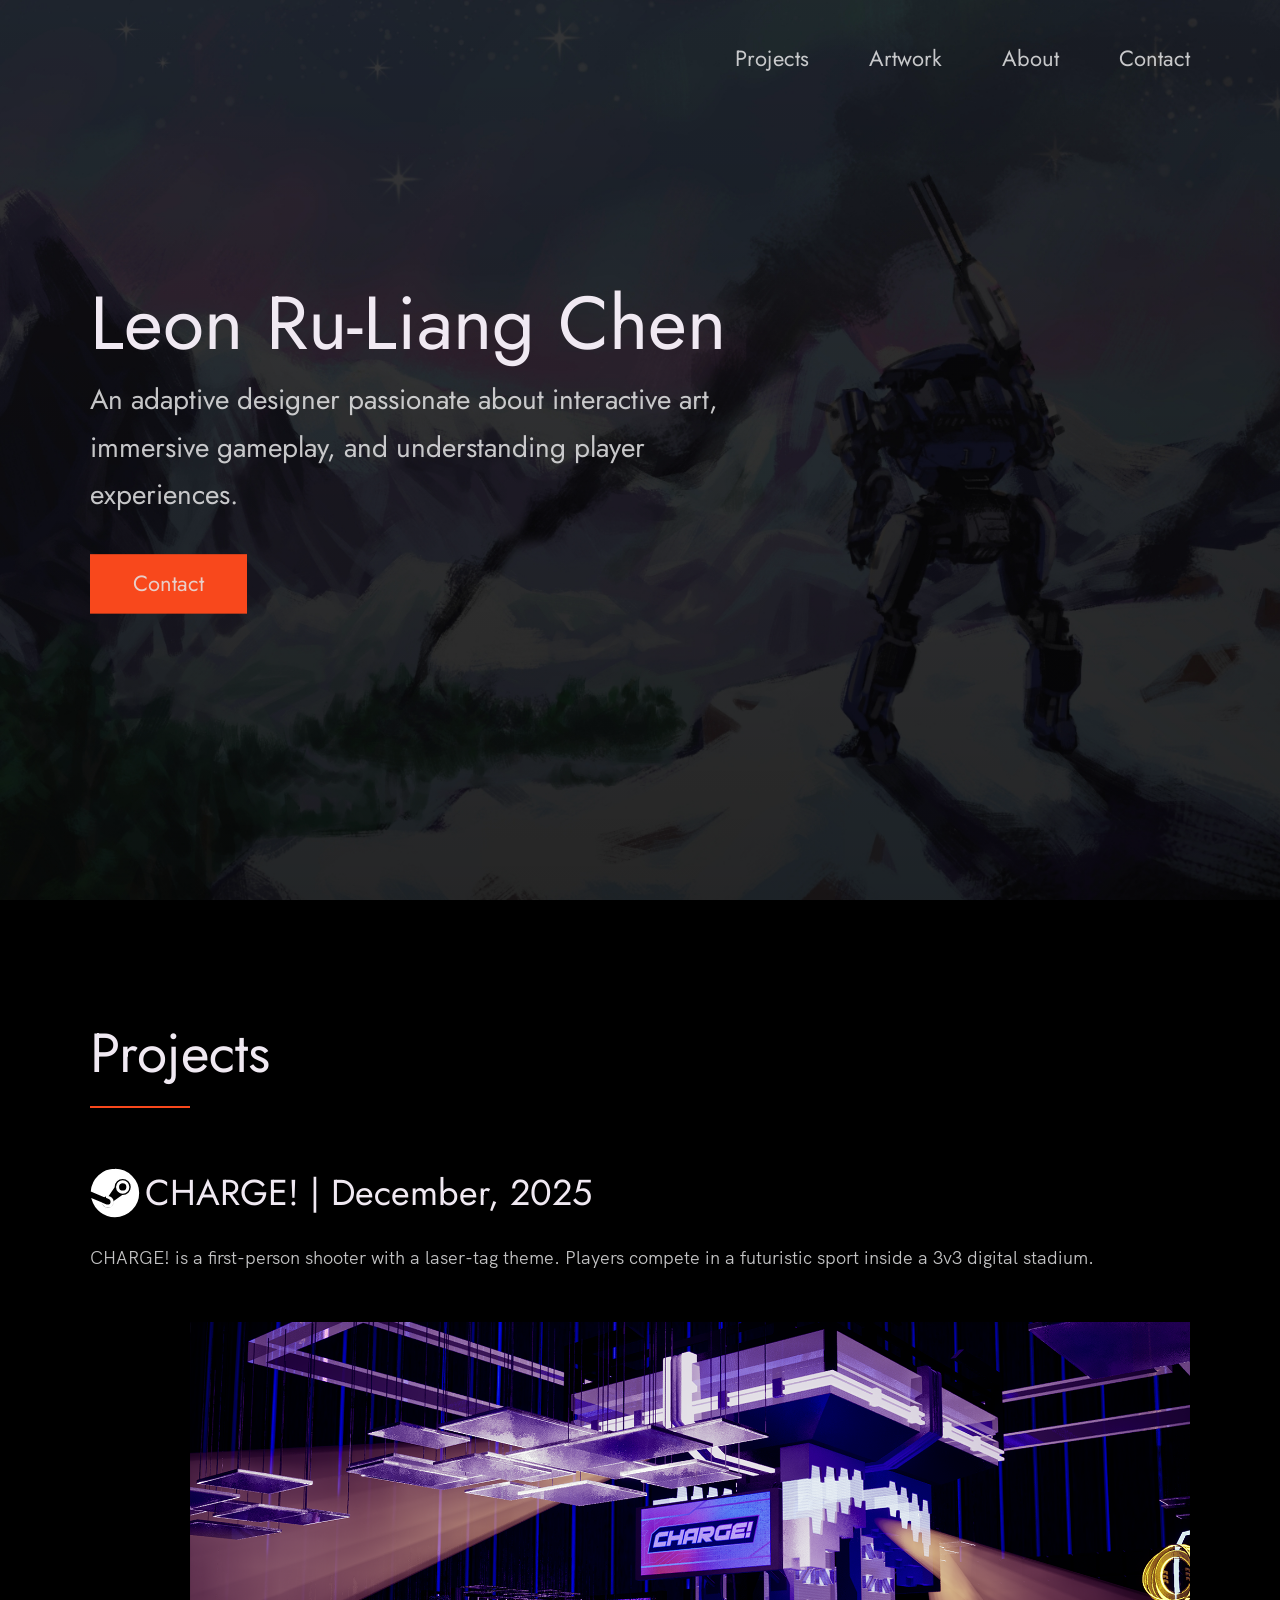
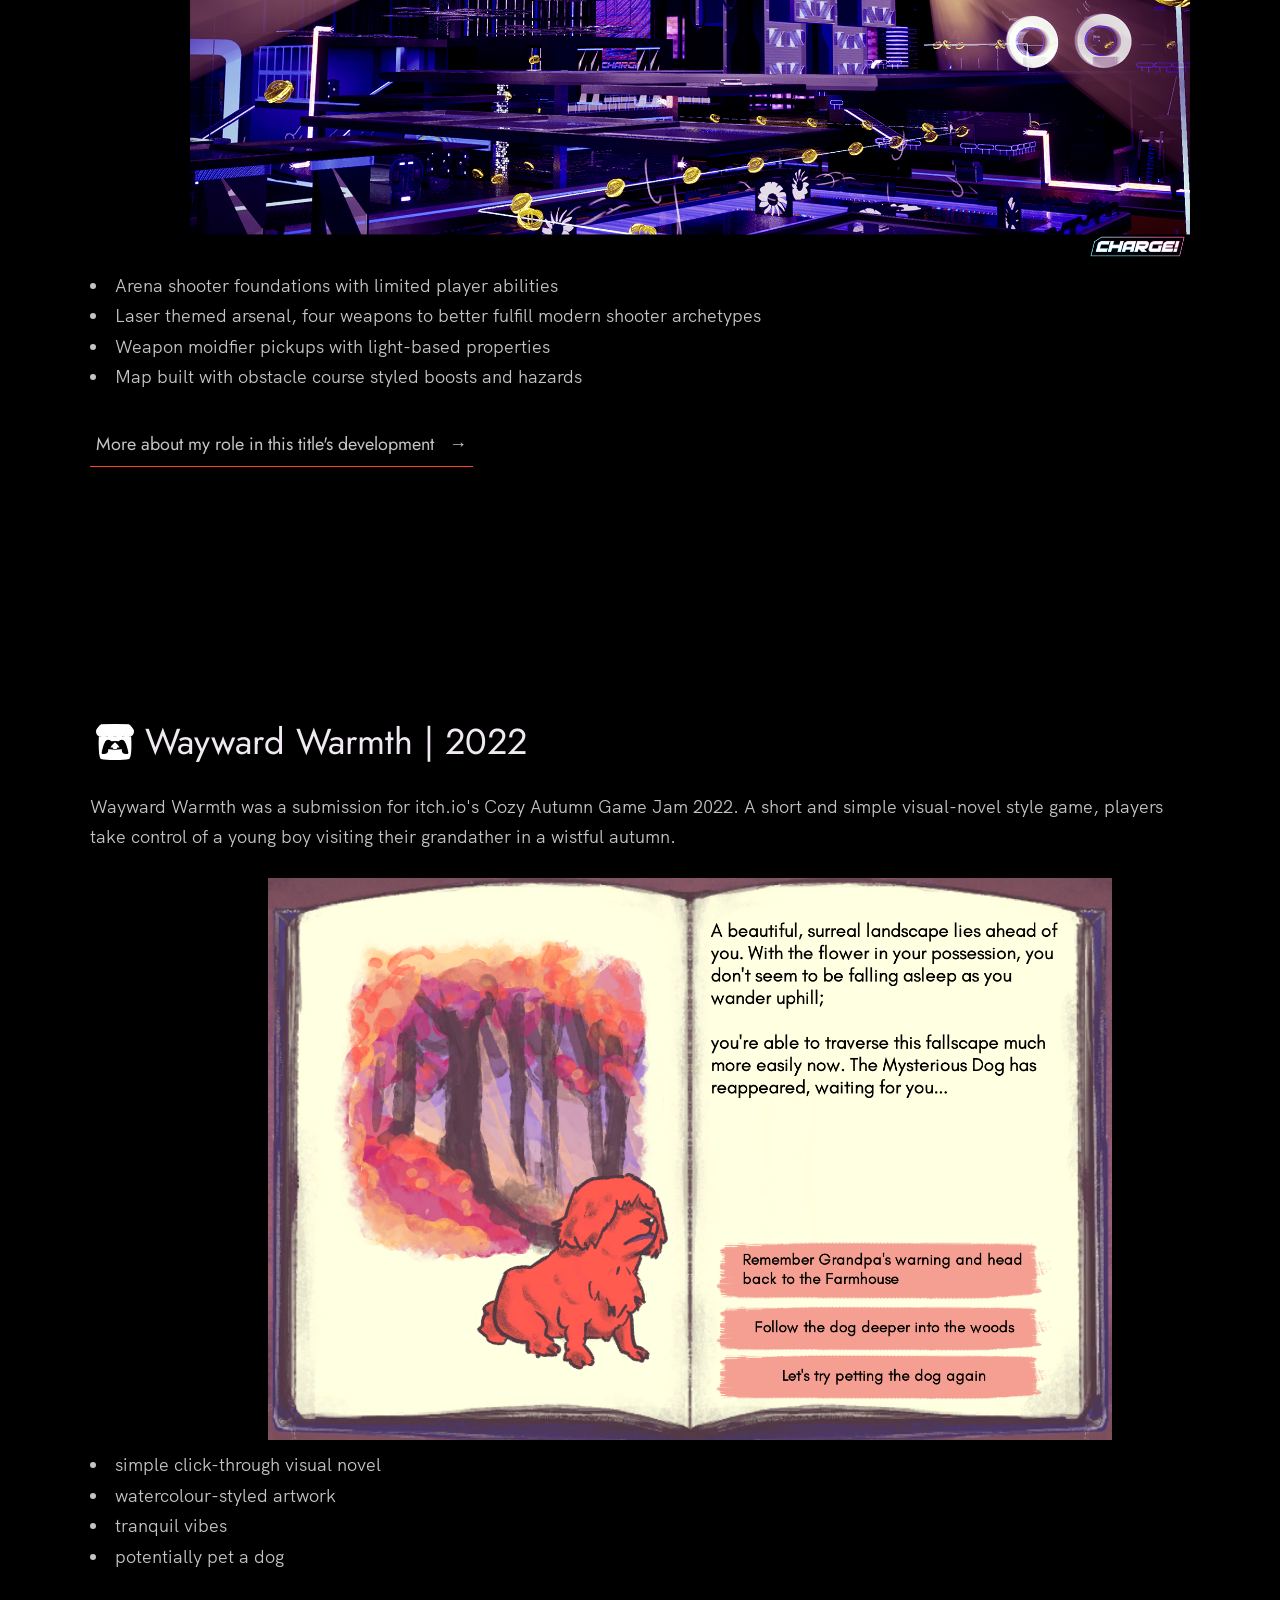
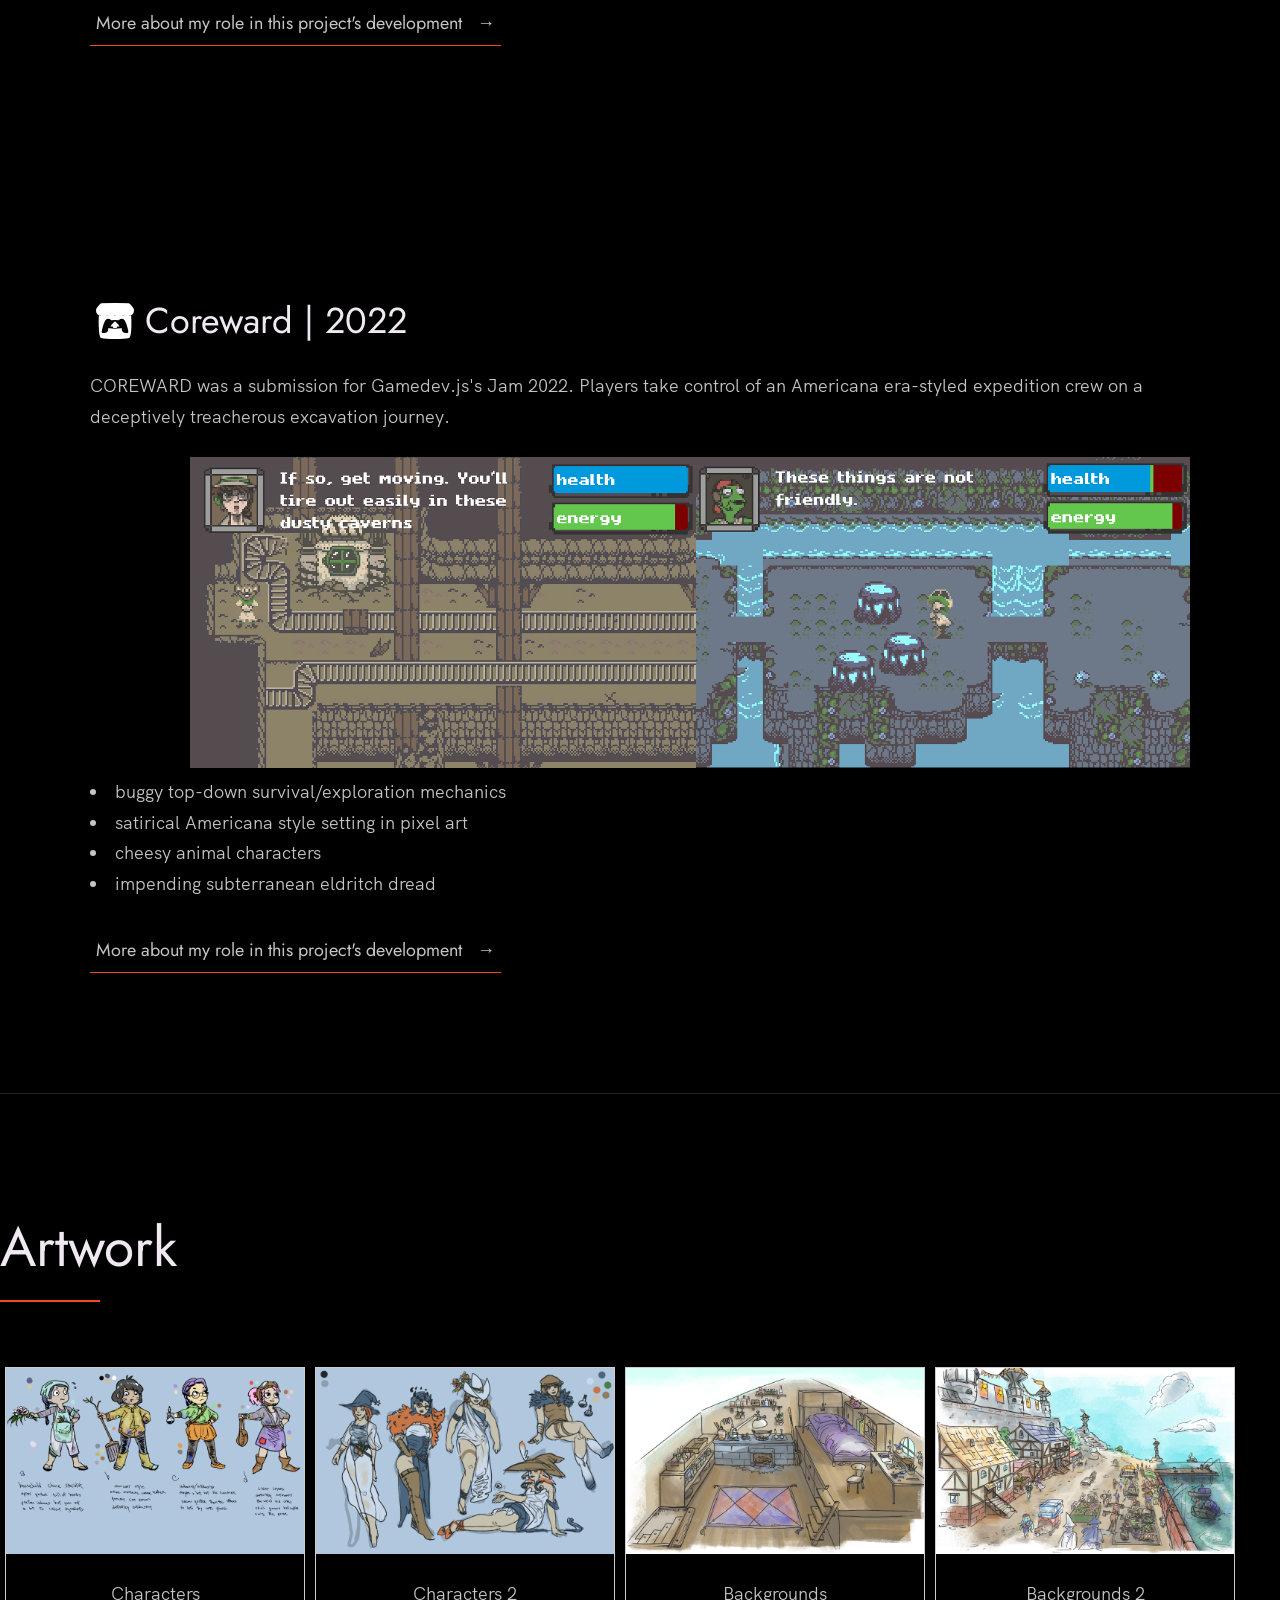
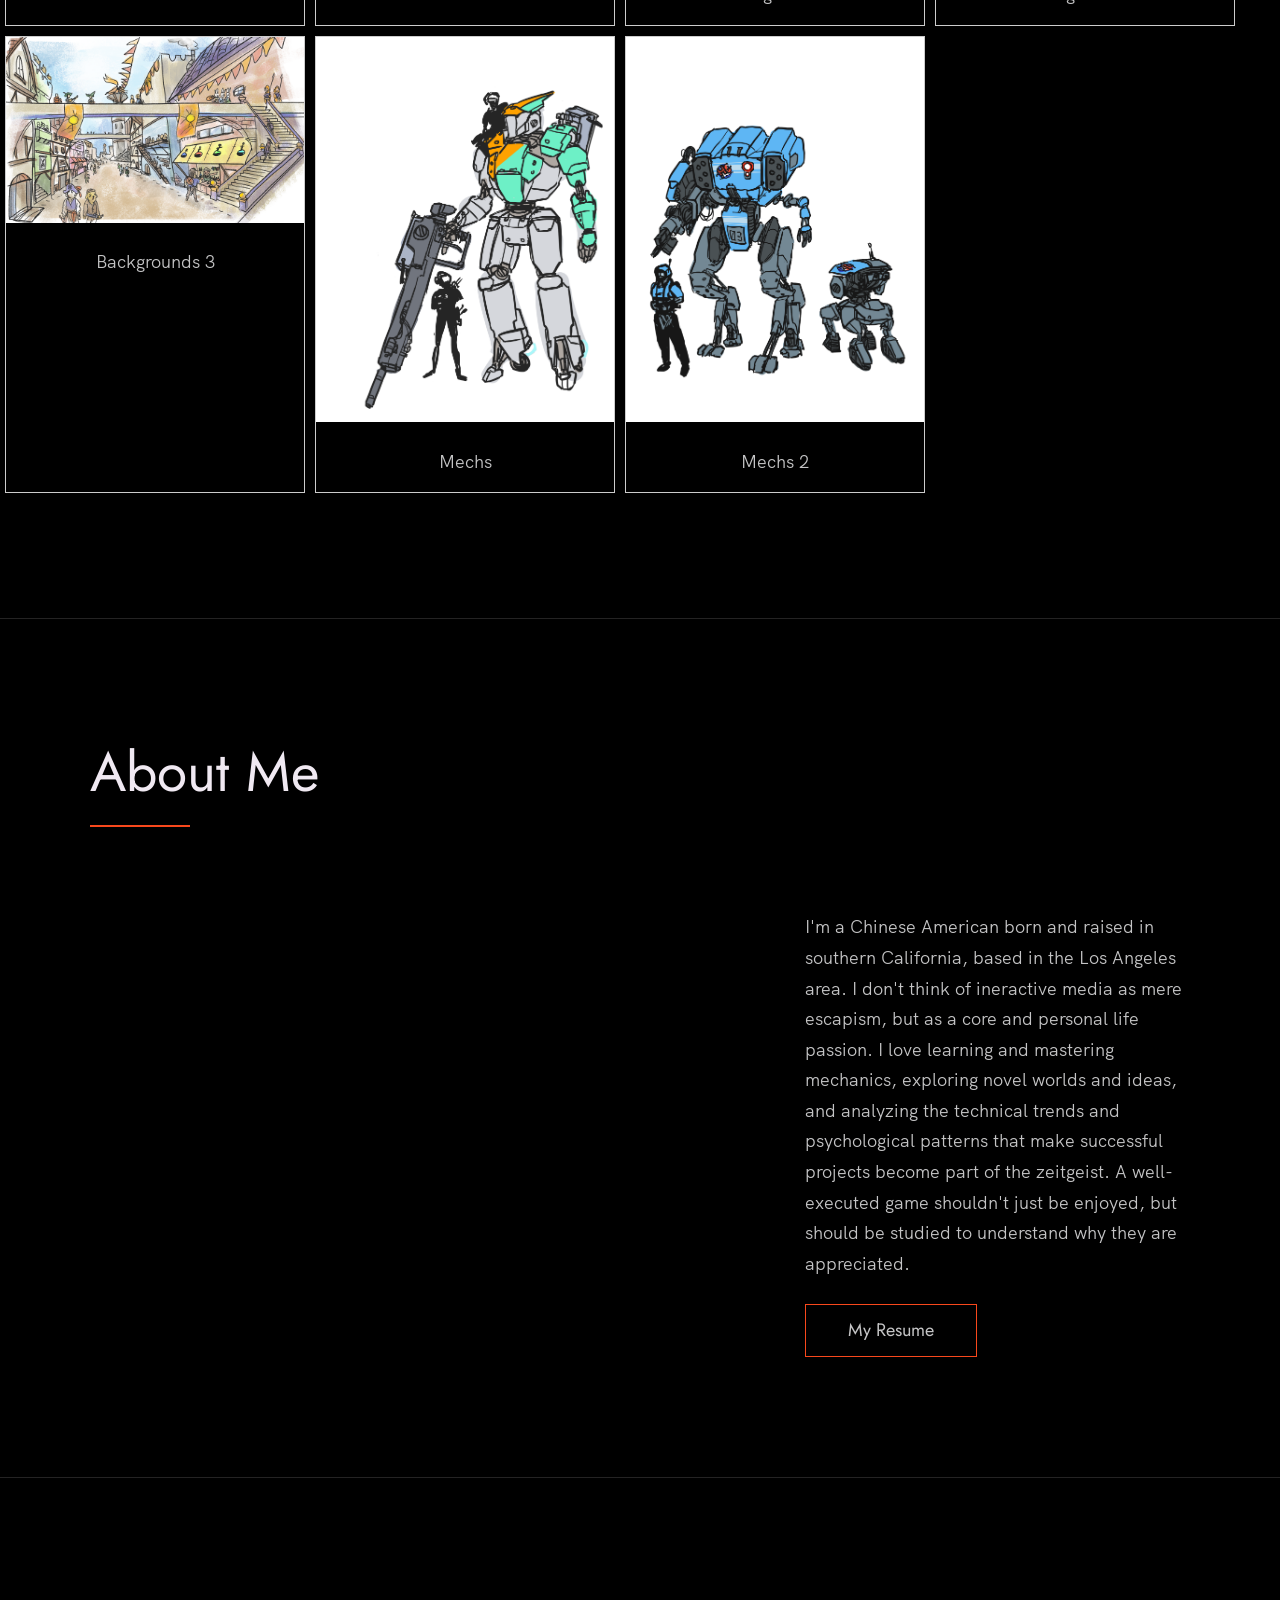
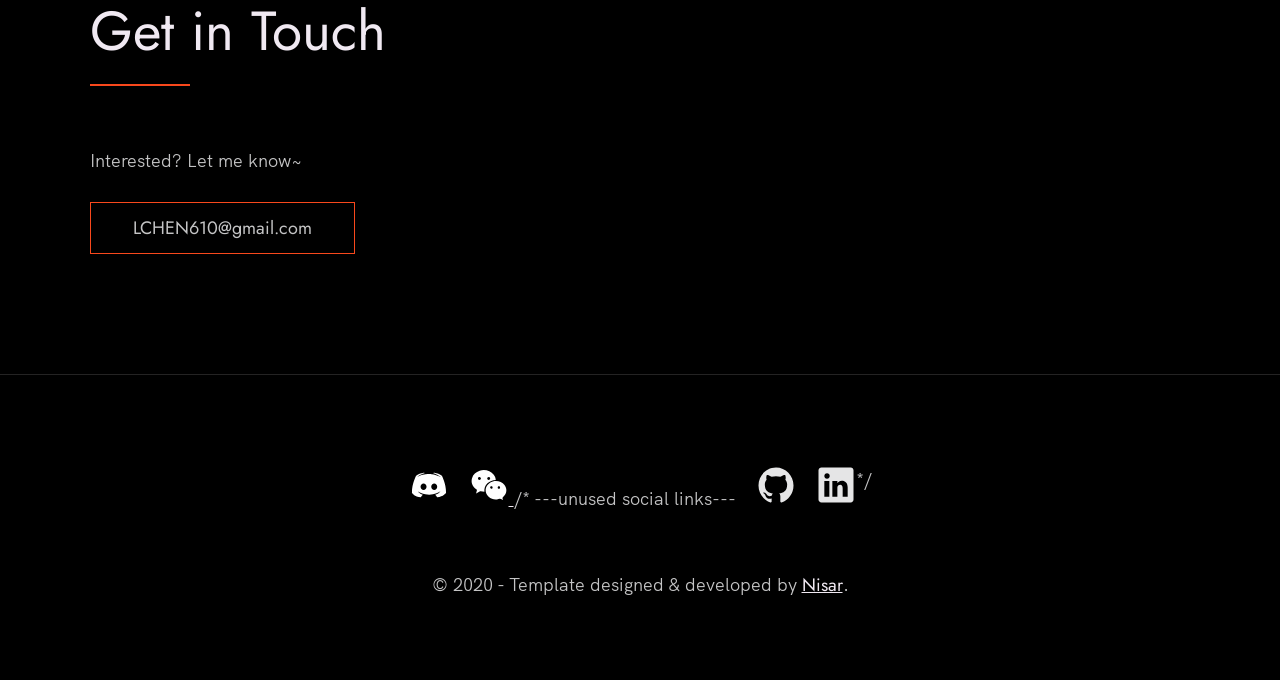
==== index.html @ 9a9dade2 "footer update adjust discord svg, hide github and linkedin" ====
<!-- 
  Hello 😊.

  This template is designed and developed by Nisar Hassan Naqvi
  for anyone to use for free or customize the way they like.

  Github Repo: https://github.com/nisarhassan12/portfolio-template/
  Website: https://nisar.dev

  For business & inquires, contact me => syednisarhassan12@gmail.com
-->

<!--
  Follow the instructions written in comments to create your stunning portfolio
-->

<!DOCTYPE html>
<html lang="en">

<head>
  <meta charset="UTF-8" />
  <meta name="viewport" content="width=device-width, initial-scale=1.0" />
  <link rel="shortcut icon" type="image/png" href="./images/favicon.png" />

  <!-- Put your site title here -->
  <title>
    Leon Ru-Liang Chen | A Game Designer based in Los Angeles, California
  </title>

  <meta name="description" content="Add small description of yourslef.">
  <!-- Add some coding keywords below, Ex: (React, CSS etc) -->
  <meta name="keywords" content="Put your name, skills and some coding keywords" />
  <link rel="stylesheet" href="index.css" />
</head>

<body>

  <!-- ***** Header ***** -->

  <header class="header" role="banner" id="top">
    <div class="row">
      <nav class="nav" role="navigation">
        <ul class="nav__items">
          <li class="nav__item"><a href="#projects" class="nav__link">Projects</a></li>
          <li class="nav__item"><a href="#gallery" class="nav__link">Artwork</a></li>
          <li class="nav__item">
            <a href="#about" class="nav__link">About</a>
          </li>
          <li class="nav__item">
            <a href="#contact" class="nav__link">Contact</a>
          </li>
        </ul>
      </nav>
    </div>
    <div class="header__text-box row">
      <div class="header__text">
        <h1 class="heading-primary">
          <!-- Replace the following name with your name -->
          <span>Leon Ru-Liang Chen</span>
        </h1>
        <!-- Put a small paragraph about yourself -->
        <p>An adaptive designer passionate about interactive art, immersive gameplay, and understanding player experiences.</p>
        <a href="#contact" class="btn btn--orange">Contact</a>
      </div>
    </div>
  </header>

  <main role="main">

    <!-- ***** Projects ***** -->

    <section class="projects" id="projects">
      <div class="row">
        <h2>Projects</h2>
        <div class="project__boxes">

            <!-- Each div with the work__box class is a project. -->

            <div class="project__box">
                <div class="project__text">

                    <h3>
                        <a href="https://store.steampowered.com/app/3903980/Charge/" class="icon-btn" target="_blank">
                            <img src="./images/steam.svg" class="icon-btn__img" alt="Steam Store Page">
                        </a>CHARGE! | December, 2025


                    </h3>

                    <p>
                        CHARGE! is a first-person shooter with a laser-tag theme.
                        Players compete in a futuristic sport inside a 3v3 digital stadium.
                    </p>

                    <div class="project__image-box">
                        <img src="./images/charge.png" class="project__image" alt="Project 1" />
                    </div>

                    <ul class="project__list">
                        <li>Arena shooter foundations with limited player abilities</li>
                        <li>
                            Laser themed arsenal, four weapons to better
                            fulfill modern shooter archetypes
                        </li>
                        <li>Weapon moidfier pickups with light-based properties</li>
                        <li>Map built with obstacle course styled boosts and hazards</li>
                    </ul>

                    <div class="project__links">
                        <a href="https://store.steampowered.com/app/3903980/Charge/" target="_blank" class="link__text">
                            More about my role in this title's development <span>&rarr;</span>
                        </a>
                    </div>
                </div>

            </div>

            <div class="project__box">
                <div class="project__text">

                    <h3>
                        <a href="https://linhanqin.itch.io/waywardwarmth" class="icon-btn" target="_blank">
                            <img src="./images/itchio.svg" class="icon-btn__img" alt="Itch.io Page" >
                        </a>
                        Wayward Warmth | 2022


                    </h3>

                    <p>
                        Wayward Warmth was a submission for itch.io's Cozy Autumn Game Jam 2022.
                        A short and simple visual-novel style game, players take control of a
                        young boy visiting their grandather in a wistful autumn.
                    </p>

                    <div class="project__image-box">
                        <img src="./images/Wayward.png" class="project__image" alt="Project 2" />
                    </div>

                    <ul class="project__list">
                        <li>simple click-through visual novel</li>
                        <li>watercolour-styled artwork</li>
                        <li>tranquil vibes</li>
                        <li>potentially pet a dog</li>
                    </ul>

                    <div class="project__links">
                        <a href="https://linhanqin.itch.io/waywardwarmth" target="_blank" class="link__text">
                            More about my role in this project's development <span>&rarr;</span>
                        </a>
                    </div>
                </div>


            </div>





            <div class="project__box">

                <div class="project__text">


                    <h3>
                        <a href="https://chrisashtear.itch.io/coreward" class="icon-btn" target="_blank">
                            <img src="./images/itchio.svg" class="icon-btn__img" alt="Itch.io Page" >
                        </a>
                        Coreward | 2022


                    </h3>

                    <p>
                        COREWARD was a submission for Gamedev.js's Jam 2022.
                        Players take control of an Americana era-styled expedition
                        crew on a deceptively treacherous excavation journey.
                    </p>

                    <div class="project__image-box">
                        <img src="./images/Coreward.png" class="project__image" alt="Project 3" />
                    </div>

                    <ul class="project__list">
                        <li>buggy top-down survival/exploration mechanics</li>
                        <li>satirical Americana style setting in pixel art</li>
                        <li>cheesy animal characters</li>
                        <li>impending subterranean eldritch dread</li>
                    </ul>

                    <div class="project__links">
                        <a href="https://www.neopets.com/userlookup.phtml?user=rhides" target="_blank" class="link__text">
                            More about my role in this project's development <span>&rarr;</span>
                        </a>
                    </div>
                </div>


            </div>

        </div>
          </div>
    </section>

    <!-- ***** Artwork Gallery ***** -->



    <section class="gallery" id="gallery">
            <style>
                div.gallery {
                    display: flex;
                    flex-wrap: wrap;
                    justify-content: flex-start;
                }

                div.gallery-item {
                    margin: 5px;
                    border: 1px solid #ccc;
                    width: 300px;
                }

                    div.gallery-item:hover {
                        border: 1px solid #777;
                    }

                    div.gallery-item img {
                        width: 100%;
                        height: auto;
                    }

                    div.gallery-item div.desc {
                        padding: 15px;
                        text-align: center;
                    }
            </style>



            <h2>Artwork</h2>

            <div class="gallery">

                <div class="gallery-item">
                    <a target="_blank" href="Characters.png">
                        <img src="./images/Characters.png" alt="Characters" width="600" height="400">
                    </a>
                    <div class="desc">Characters</div>
                </div>

                <div class="gallery-item">
                    <a target="_blank" href="Characters_2.png">
                        <img src="./images/Characters_2.png" alt="Characters 2" width="600" height="400">
                    </a>
                    <div class="desc">Characters 2</div>
                </div>

                <div class="gallery-item">
                    <a target="_blank" href="Backgrounds.png">
                        <img src="./images/Backgrounds.png" alt="Backgrounds" width="600" height="400">
                    </a>
                    <div class="desc">Backgrounds</div>
                </div>

                <div class="gallery-item">
                    <a target="_blank" href="Backgrounds_2.png">
                        <img src="./images/Backgrounds_2.png" alt="Backgrounds 2" width="600" height="400">
                    </a>
                    <div class="desc">Backgrounds 2</div>
                </div>

                <div class="gallery-item">
                    <a target="_blank" href="Backgrounds_3.png">
                        <img src="./images/Backgrounds_3.png" alt="Backgrounds 3" width="600" height="400">
                    </a>
                    <div class="desc">Backgrounds 3</div>
                </div>

                <div class="gallery-item">
                    <a target="_blank" href="Mechs.png">
                        <img src="./images/Mechs.png" alt="Mechs" width="600" height="200">
                    </a>
                    <div class="desc">Mechs</div>
                </div>

                <div class="gallery-item">
                    <a target="_blank" href="Mechs_2.png">
                        <img src="./images/Mechs_2.png" alt="Mechs" width="600" height="200">
                    </a>
                    <div class="desc">Mechs 2</div>
                </div>

            </div>

        </section>

        <!-- ***** About ***** -->

        <section class="about" id="about">
            <div class="row">
                <h2>About Me</h2>
                <div class="about__content">
                    <div class="about__text">
                        <!-- Replace the below paragraph with info about yourself -->
                        <p>
                            I'm a Chinese American born and raised in southern California, based in the Los Angeles area.

                            I don't think of ineractive media as mere escapism, but as a core and
                            personal life passion. I love learning and mastering mechanics, exploring
                            novel worlds and ideas, and analyzing the technical trends and psychological
                            patterns that make successful projects become part of the zeitgeist.
                            A well-executed game shouldn't just be enjoyed, but should be studied to
                            understand why they are appreciated.
                        </p>
                        <!-- Provide a link to your resume -->
                        <a href="https://drive.google.com/file/d/1PXcL5tghPZMvZ5XrMeEjLKvjlSVXPJL8/view?usp=sharing" target="_blank" class="btn">My Resume</a>
                    </div>

                    <div class="about__photo-container">
                        <!-- Add a nice photo of yourself -->
                        <img class="about__photo" src="./images/syed-ali-hussnain.jpg" alt="" />
                    </div>
                </div>
            </div>
        </section>
</main>

  <!-- ***** Contact ***** -->

  <section class="contact" id="contact">
    <div class="row">
      <h2>Get in Touch</h2>
      <div class="contact__info">
        <p>
          Interested? Let me know~
        </p>
        <!-- Replace the email with yours -->
        <a href="mailto:LCHEN610@gmail.com" class="btn">LCHEN610@gmail.com</a>
      </div>
    </div>
  </section>

  <!-- ***** Footer ***** -->

  <footer role="contentinfo" class="footer">
    <div class="row">
      <!-- Update the links to point to your accounts -->
        <ul class="footer__social-links">

            <li class="footer__social-link-item">
                <a href="https://discord.com/users/313151250902417408" target="_blank" title="DM me on Discord">
                    <img src="./images/discord.svg" class="footer__social-image" alt="Discord">
                </a>

            <li class="footer__social-link-item">
                <a href="https://drive.google.com/file/d/1RKU5MowxjLIseKPr7pdMy1858zYE_E1R/view?usp=sharing" target="_blank" title="my WeChat QR">
                    <img src="./images/wechat.svg" class="footer__social-image" alt="WeChat">
                </a>


                /* ---unused social links---

            <li class="footer__social-link-item">
                <a href="https://github.com/rhides" title="Link to Github Profile" target="_blank">
                    <img src="./images/github.svg" class="footer__social-image" alt="Github">
                </a>

            <li class="footer__social-link-item">
                <a href="https://www.linkedin.com/in/leon-chen-3b675057/" target="_blank">
                    <img src="./images/linkedin.svg" title="Link to Linkedin Profile" class="footer__social-image" alt="Linkedin">
                </a>

            </li>

            */

        </ul>

      <!-- If you give me some credit by keeping the below paragraph, will be huge for me 😊 Thanks. -->
      <p>
        &copy; 2020 - Template designed & developed by <a href="https://nisar.dev" class="link">Nisar</a>.
      </p>
      <div class="footer__github-buttons">
        <iframe
          src="https://ghbtns.com/github-btn.html?user=nisarhassan12&repo=portfolio-template&type=watch&count=true"
          frameborder="0" scrolling="0" width="170" height="20" title="Watch Portfolio Template on GitHub">
        </iframe>
      </div>
    </div>
  </footer>

  <a href="#top" class="back-to-top" title="Back to Top">
    <img src="./images/arrow-up.svg" alt="Back to Top" class="back-to-top__image"/>
  </a>
  <script src="./index.js"></script>
</body>

</html>
---- index.css ----
/* --------------------------------------- */
/* ----- Basic Setup ----- */
/* --------------------------------------- */

@font-face {
    font-family: 'Hk Grotesk';
    font-style: normal;
    font-weight: 400;
    src: url('./fonts/HKGrotesk-Regular.woff') format('woff');
}

@font-face {
    font-family: 'Jost';
    font-style: normal;
    font-weight: 400;
    src: url('./fonts/Jost-Regular.ttf') format('woff');
}

* {
    margin: 0;
    padding: 0;
    box-sizing: inherit;
}

:root {
    --font-size-small: 1.8rem;
    --font-size-normal: 2.2rem;
    --font-size-medium: 2.8rem;
    --font-size-medium-1: 3.6rem;
    --font-size-large: 5.5rem;
    --font-size-huge: 7.5rem;
    --font-stack: 'Hk Grotesk', sans-serif;
    --line-height-normal: 1.7;
    --line-height-small: 1.2;
    --black: #000;
    --orange: #f8481c;
    --white: #f0e9f2;
    --white-1: #e5e5e6da;
    --container-max-width: 1180px;
    --container-normal-width: 800px;
    --container-medium-width: 700px;
    --container-small-width: 500px;
    --gutter-huge: 12rem;
    --gutter-medium: 6rem;
    --gutter-normal: 3rem;
    --gutter-small-1: 2.5rem;
    --gutter-small: 2rem;
    --border-light: 1px solid rgb(36, 35, 35);
}

html {
    font-size: 62.5%; /* (16/10)*100 = 62.5% => 1rem = 10px */
    box-sizing: border-box;
    scroll-behavior: smooth;
}

@media(max-width: 1000px) {
    html {
        font-size: 52%;
    }
}

body {
    font-size: var(--font-size-small);
    font-family: var(--font-stack);
    font-weight: 400;
    color: var(--white-1);
    line-height: var(--line-height-normal);
    background: var(--black);
    overflow-x: hidden;
}

.row {
    max-width: var(--container-max-width);
    margin: 0 auto;
}

@media(max-width: 1340px) {
    .row {
        max-width: 1100px;
    }
}

@media(max-width: 1240px) {
    .row {
        padding: 0 var(--gutter-medium);
    }
}

@media(max-width: 600px) {
    .row {
        padding: 0 var(--gutter-normal);
    }
}

@media(max-width: 600px) {
    .row {
        padding: 0 var(--gutter-small);
    }
}

section {
    padding: var(--gutter-huge) 0;
    border-bottom: var(--border-light);
}

img {
    object-fit: contain;
    max-width: 100%;
}

/* --------------------------------------- */
/* ----- Headlines and Paragraphs ----- */
/* --------------------------------------- */

h1,
h2,
h3 {
    font-family: 'Jost', sans-serif;
    font-weight: 400;
    line-height: var(--line-height-small);
    color: var(--white);
}

.heading-primary {
    line-height: 1;
    font-size: var(--font-size-huge);
    font-weight: 400;
}

@media(max-width: 900px) {
    .heading-primary {
        font-size: 6.5rem;
    }
}

h2 {
    font-size: var(--font-size-large);
    margin-bottom: var(--gutter-medium);
}

    h2::after {
        content: '';
        display: block;
        height: 2px;
        width: 10rem;
        background: var(--orange);
        margin: var(--gutter-small) 0;
    }

h3 {
    font-size: var(--font-size-medium-1);
    vertical-align: middle;
    margin-bottom: var(--gutter-small);
    display: flex;
    align-items: center;
    gap: 0.5rem;
}

.date-small{
    font-size: 0.5em;
    vertical-align: super;
}

@media(max-width: 500px) {
    .heading-primary {
        font-size: var(--font-size-large);
    }

    h2 {
        font-size: var(--font-size-medium-1);
    }

    h3 {
        font-size: var(--font-size-medium);
    }
}

p {
    margin: var(--gutter-small-1) 0;
}

@media(max-width: 900px) {
    p {
        max-width: var(--container-small-width);
    }
}

/* --------------------------------------- */
/* ----- Buttons and Links ----- */
/* --------------------------------------- */

a {
    color: var(--white);
    font-weight: 400;
    font-family: 'Jost', sans-serif;
    transition: all .2s;
    outline: 2px solid transparent;
}

::-moz-focus-inner {
    border: 0;
}

button:focus,
a:focus {
    outline: 2px solid var(--orange);
}

body:not(.user-is-tabbing) button:focus,
body:not(.user-is-tabbing) a:focus {
    outline: none;
}

.link:hover {
    color: var(--orange);
}

.btn {
    position: relative;
    display: inline-block;
    padding: 1rem 4.2rem;
    text-decoration: none;
    color: inherit;
    border: 1px solid var(--orange);
    font-weight: 400;
}

    .btn:focus {
        outline: none;
    }

    .btn::after {
        content: '';
        display: block;
        position: absolute;
        top: 0;
        left: 0;
        right: 100%;
        background: var(--white);
        height: 100%;
        z-index: -1;
        transition: all 0.2s cubic-bezier(1, 0.68, 0.16, 0.9);
    }

    .btn:hover::after,
    .btn:focus::after {
        right: 0;
        background: var(--orange);
    }

.btn--orange {
    background: var(--orange);
    transition: all 0.2s;
}

    .btn--orange::after {
        display: none;
    }

    .btn--orange:hover,
    .btn--orange:focus {
        background: transparent;
    }

.link__text {
    position: relative;
    display: inline-block;
    padding: .6rem;
    color: inherit;
    text-decoration: none;
    border-bottom: 1px solid var(--orange);
}

    .link__text::after {
        content: '';
        display: block;
        position: absolute;
        top: 0;
        left: 0;
        right: 100%;
        background: var(--white);
        height: 100%;
        z-index: -1;
        transition: all 0.2s cubic-bezier(1, 0.68, 0.16, 0.9);
    }

    .link__text:focus {
        outline: none;
    }

        .link__text:hover::after,
        .link__text:focus:after {
            right: 0;
            background: var(--orange);
        }

    .link__text span {
        padding-left: 1rem;
        font-family: sans-serif;
    }

/* ----- Back to Top ----- */

.back-to-top {
    position: fixed;
    bottom: 4rem;
    right: 4rem;
    display: flex;
    justify-content: center;
    align-items: center;
    height: 5.5rem;
    width: 5.5rem;
    background-color: var(--orange);
    border-radius: 50%;
    z-index: 10;
    visibility: hidden;
    transition: all .4s;
}

.back-to-top__image {
    height: 70%;
}

@media(max-width: 900px) {
    .back-to-top {
        right: 2rem;
    }
}

@media(max-width: 500px) {
    .back-to-top {
        right: 1rem;
    }
}

/* --------------------------------------- */
/* ----- Navigation ----- */
/* --------------------------------------- */

.nav {
    display: flex;
    justify-content: flex-end;
    padding: var(--gutter-normal) 0;
}

.nav__items {
    display: flex;
    list-style: none;
}

.nav__item:not(:last-child) {
    margin-right: var(--gutter-medium);
}

@media(max-width: 500px) {
    .nav {
        justify-content: center;
    }
}

@media(max-width: 400px) {
    .nav__item:not(:last-child) {
        margin-right: var(--gutter-normal);
    }
}

@media(max-width: 300px) {
    .nav {
        font-size: var(--font-size-small);
    }
}

.nav__link {
    position: relative;
    display: inline-block;
    padding: 1rem 0;
    text-decoration: none;
    color: inherit;
    transition: all .2s;
}

    .nav__link::after {
        content: '';
        position: absolute;
        bottom: 0;
        left: 0;
        right: 100%;
        display: inline-block;
        height: 1rem;
        background: var(--white);
        transition: all 0.25s cubic-bezier(1, 0.68, 0.16, 0.9);
    }

    .nav__link:hover {
        color: var(--orange);
    }

        .nav__link:hover::after {
            right: 0;
            height: 2px;
            background: var(--orange);
        }

/* --------------------------------------- */
/* ----- Header ----- */
/* --------------------------------------- */

.header {
    background: linear-gradient(rgba(0,0,0, .1), rgba(0,0,0, .4)), url('./images/header.jpg');
    height: 100vh;
    background-size: cover;
    background-position: center;
    background-attachment: fixed;
    font-size: var(--font-size-normal);
}

.header__text {
    position: absolute;
    top: 50%;
    transform: translateY(-50%);
}

    .header__text p {
        margin: 1.5rem 0 3.5rem;
        max-width: var(--container-medium-width);
        font-family: 'Jost', sans-serif;
        font-size: var(--font-size-medium);
    }

@media(max-width: 500px) {
    .header {
        text-align: center;
    }

    .header__text p {
        transform: scale(.8);
    }
}

/* --------------------------------------- */
/* ----- project ----- */
/* --------------------------------------- */

.project__box {
    display: flex;
    align-items: center;
}

@media(max-width: 900px) {
    .project__box {
        align-items: initial;
        flex-direction: column-reverse;
    }
}

.project__box:not(:last-child) {
    margin-bottom: 25rem;
}

@media(max-width: 500px) {
    .project__box:not(:last-child) {
        margin-bottom: 20rem;
    }
}

.project__links {
    display: flex;
    align-items: center;
}

.project__text {
    flex: auto;
}

.project__list {
    /* list-style-type: square; */
    list-style-position: inside;
    margin-bottom: var(--gutter-normal);
}

.icon-btn {
    display: inline-block; /* keeps icon inline with text */
    line-height: 1; /* removes extra height below image */
    text-decoration: none; /* removes any underline (never hurts) */
}

/* The SVG image itself */
.icon-btn__img {
    width: 5rem; /* or any size you prefer */
    height: auto; /* maintains aspect ratio */
    vertical-align: middle; /* aligns with surrounding text */
    display: inline-block; /* ensures proper box model */
    transition: opacity 0.2s ease;
}

/* Optional hover effect for the button */
.icon-btn:hover .icon-btn__img {
    opacity: 0.8;
    transform: scale(1.02);
}

.project__code {
    display: block;
    height: 3rem;
    margin-left: var(--gutter-normal);
    transition: all .3s;
}

    .project__code:hover {
        transform: scale(1.2);
    }

.project__image-box {
    margin-bottom: var(--gutter-normal);
}

@media(min-width: 901px) {
    .project__image-box {
        flex: auto;
        margin: 0 0 0 10rem;
    }
}

@media(max-width: 900px) {
    .project__code {
        height: 4rem;
    }
}

/* --------------------------------------- */
/* ----- gallery ----- */
/* --------------------------------------- */

.gallery__logos {
    display: flex;
    justify-content: space-between;
    filter: invert(100%) grayscale(100%) opacity(.8);
}

.gallery__logo {
    height: 6.5rem;
    max-width: 18rem;
}

@media(max-width: 120rem) {
    .gallery__logos {
        overflow-x: scroll;
        padding: var(--gutter-normal);
    }

    .gallery__logo:not(:last-of-type) {
        margin-right: var(--gutter-medium);
    }
}

/* --------------------------------------- */
/* ----- About ----- */
/* --------------------------------------- */

.about__content {
    display: flex;
    flex-direction: row-reverse;
    align-items: center;
}

@media(max-width: 900px) {
    .about__content {
        flex-direction: column-reverse;
        align-items: initial;
    }
}

.about__photo-container {
    margin-bottom: var(--gutter-normal);
}

@media(min-width: 901px) {
    .about__text {
        flex: 0 0 35%;
    }

    .about__photo-container {
        flex: 1;
        margin: 0 var(--gutter-huge) 0 0;
    }
}

/* --------------------------------------- */
/* ----- Contact ----- */
/* --------------------------------------- */

.contact__info {
    max-width: var(--container-medium-width);
}

/* --------------------------------------- */
/* ----- Footer ----- */
/* --------------------------------------- */

.footer {
    text-align: center;
    padding: var(--gutter-medium) 0 var(--gutter-normal);
}

.footer__social-links {
    display: flex;
    justify-content: center;
    padding: var(--gutter-normal) 0;
    list-style: none;
}

.footer__social-link-item:not(:last-of-type) {
    margin-right: var(--gutter-small);
}

.footer__social-image {
    height: 4rem;
}

.footer__github-buttons {
    display: flex;
    justify-content: center;
}

    .footer__github-buttons iframe {
        height: 2.5rem;
        width: 84px;
        transform: translateY(3px);
    }

@media(max-width: 500px) {
    .footer {
        padding: var(--gutter-medium) 0;
    }
}
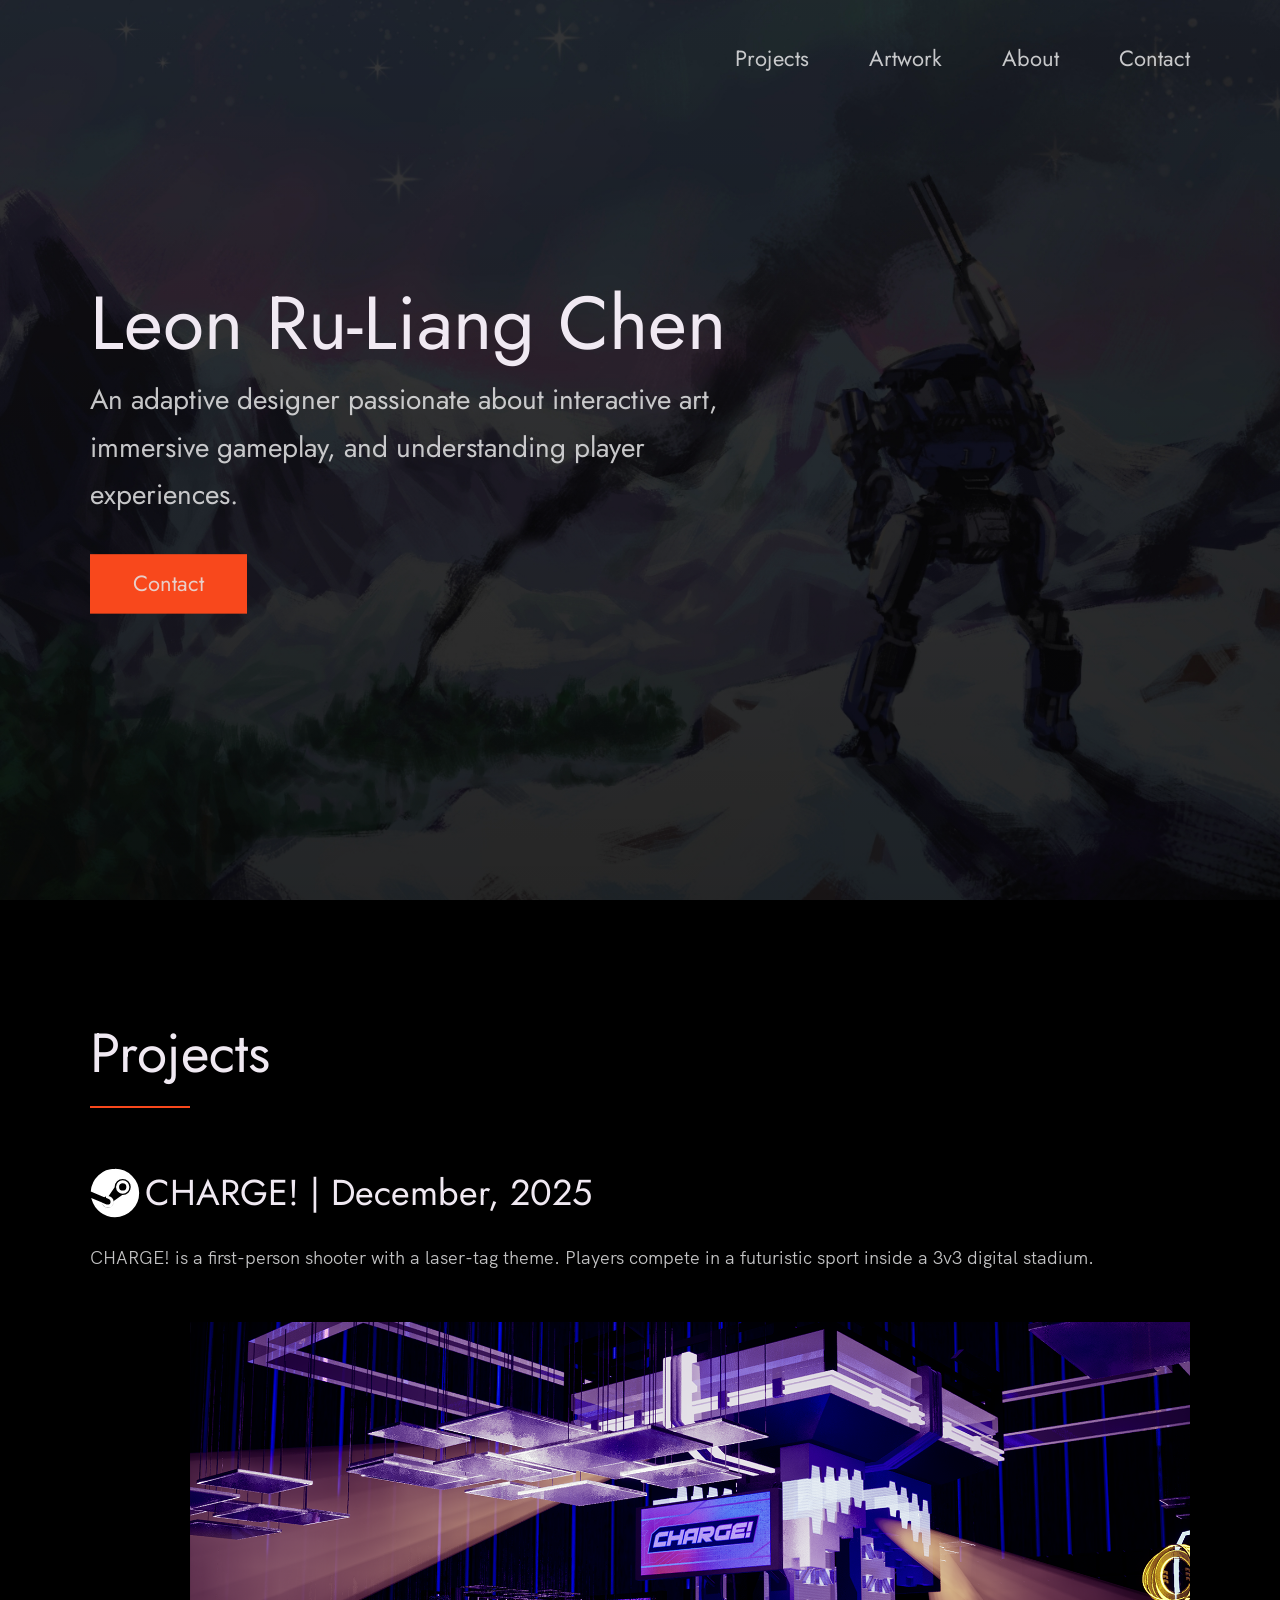
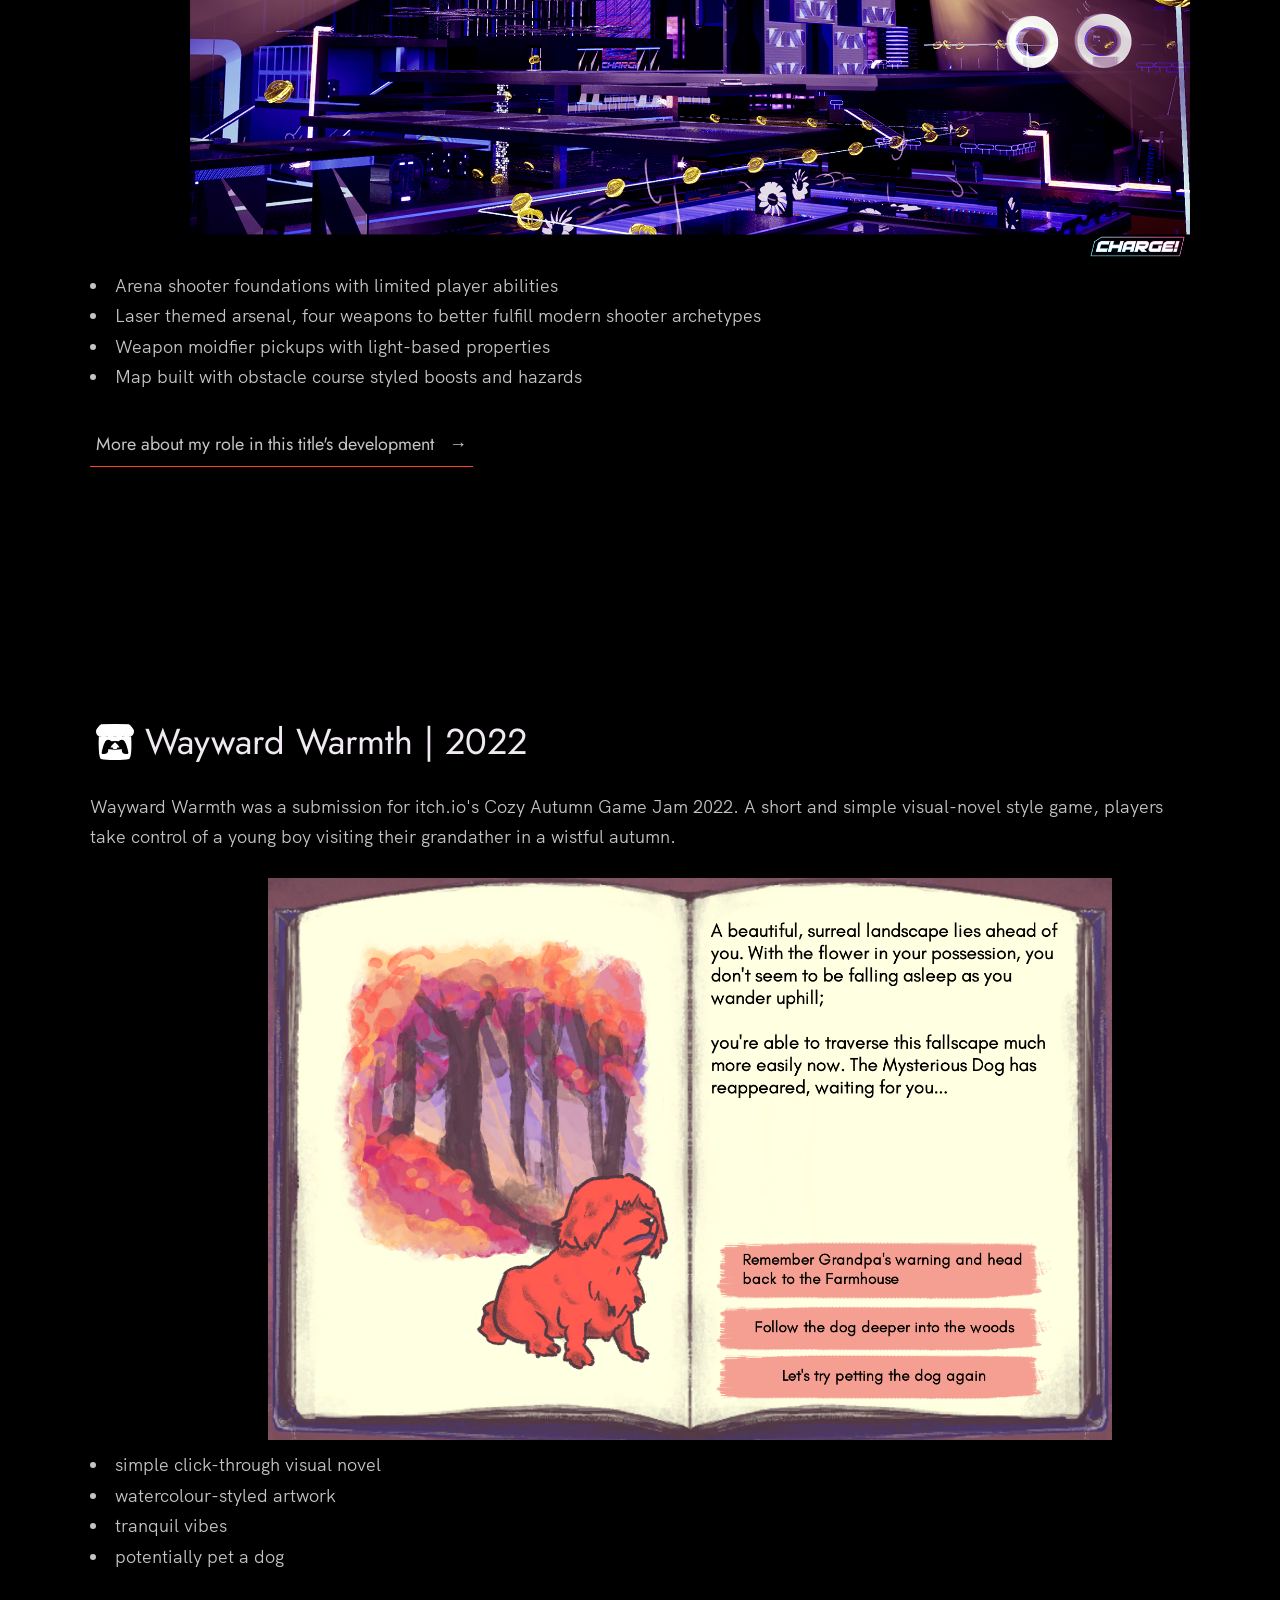
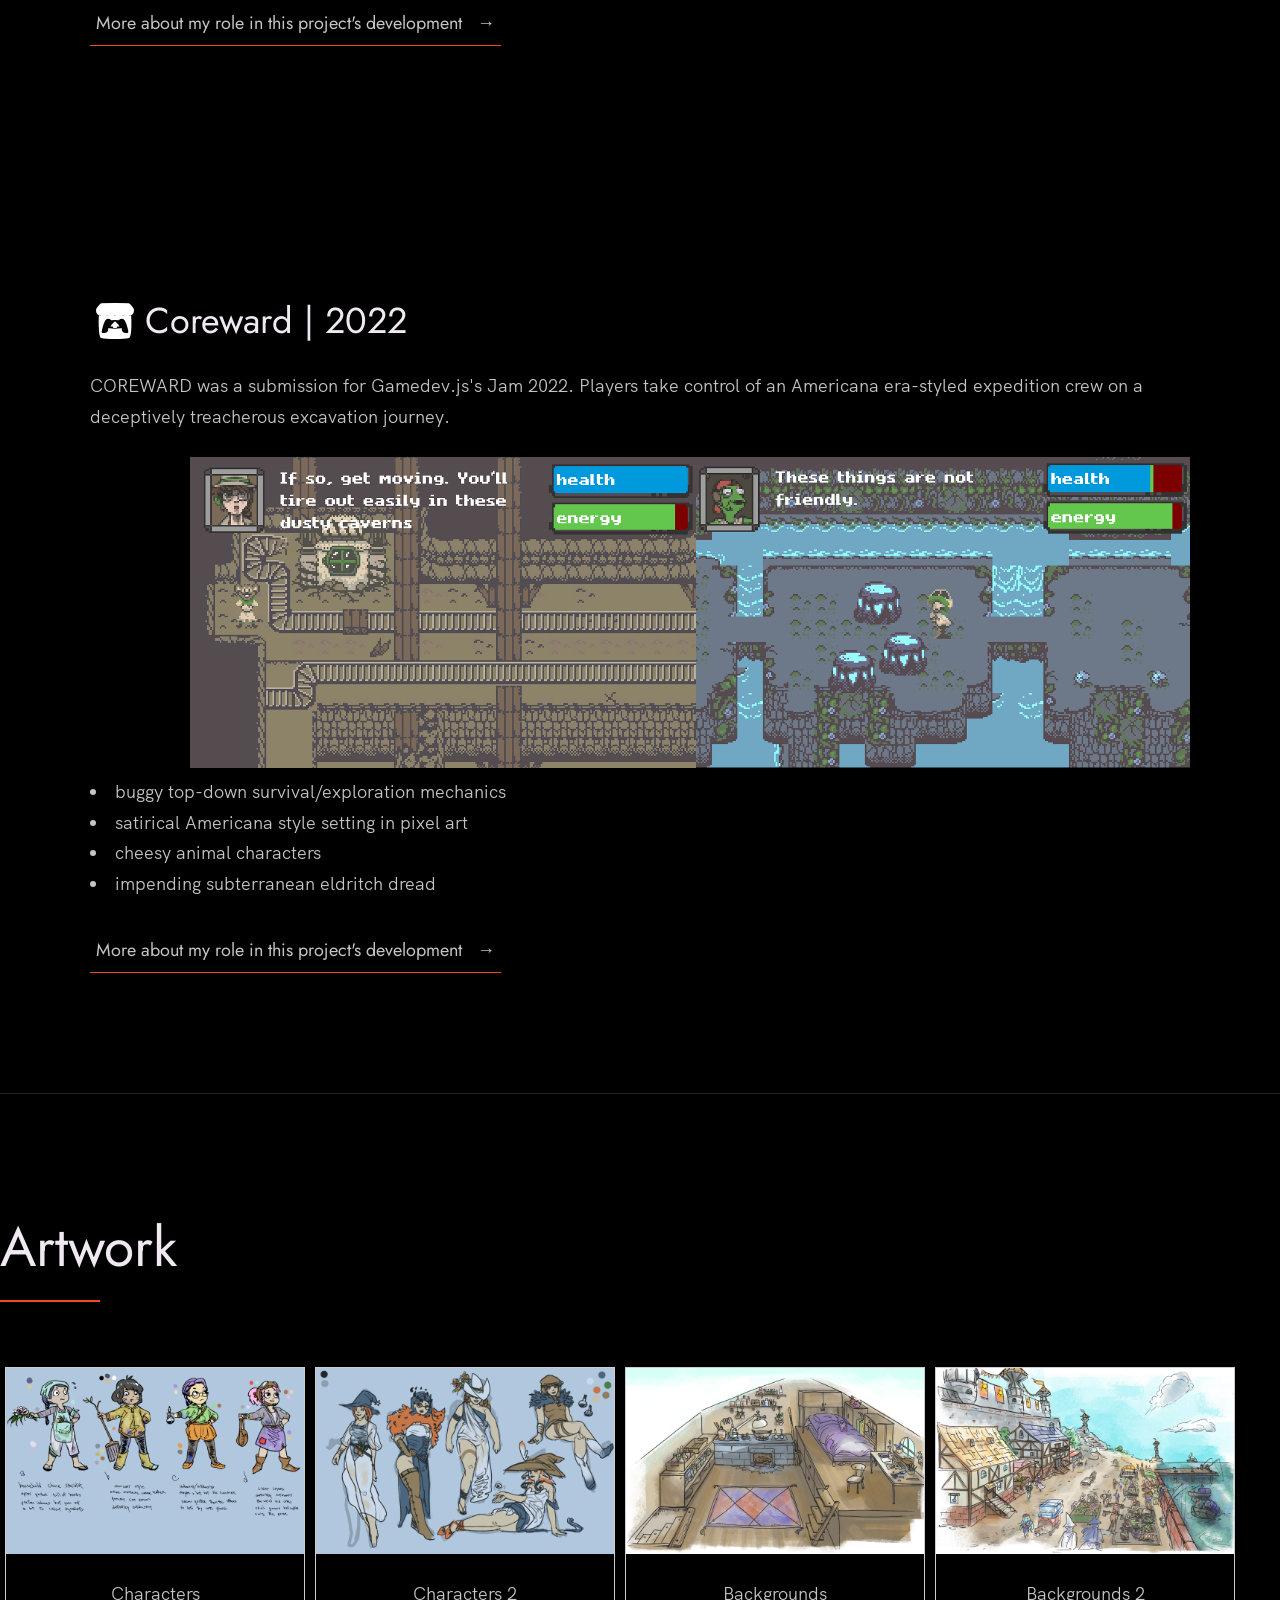
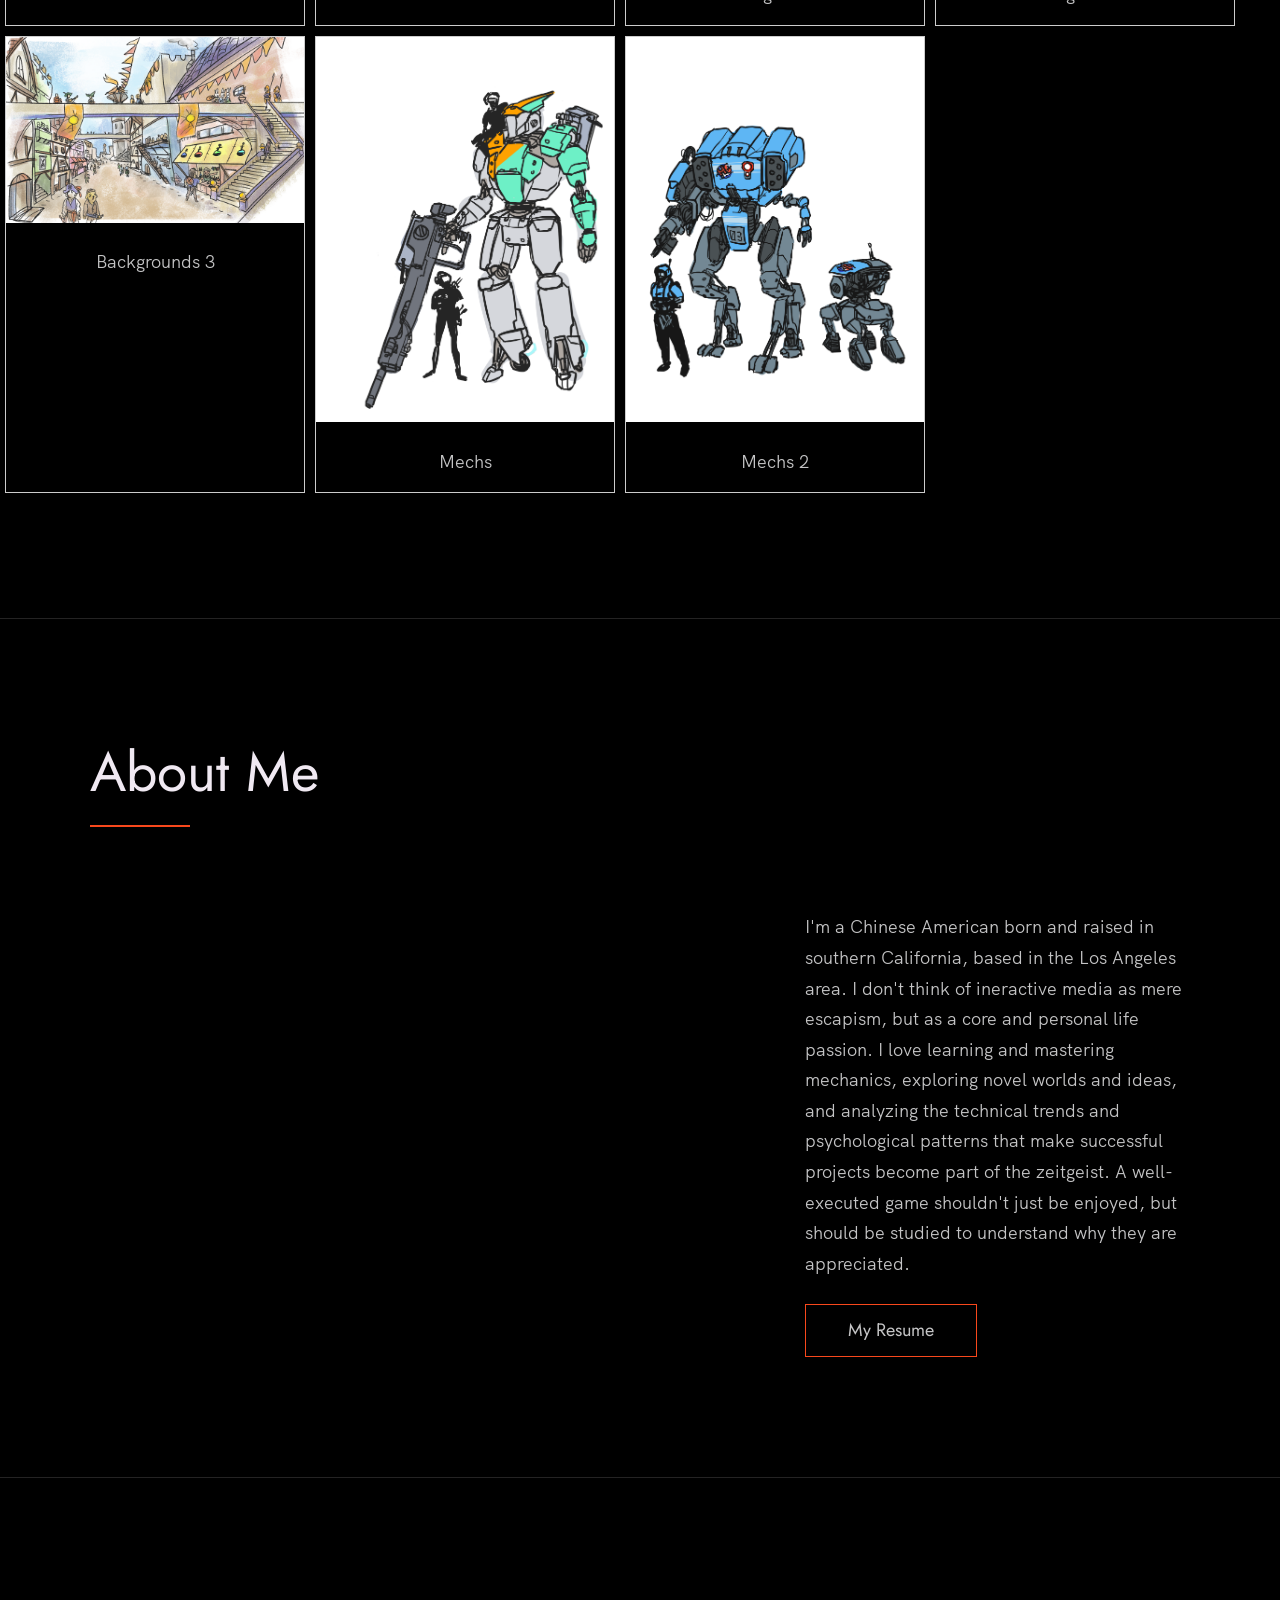
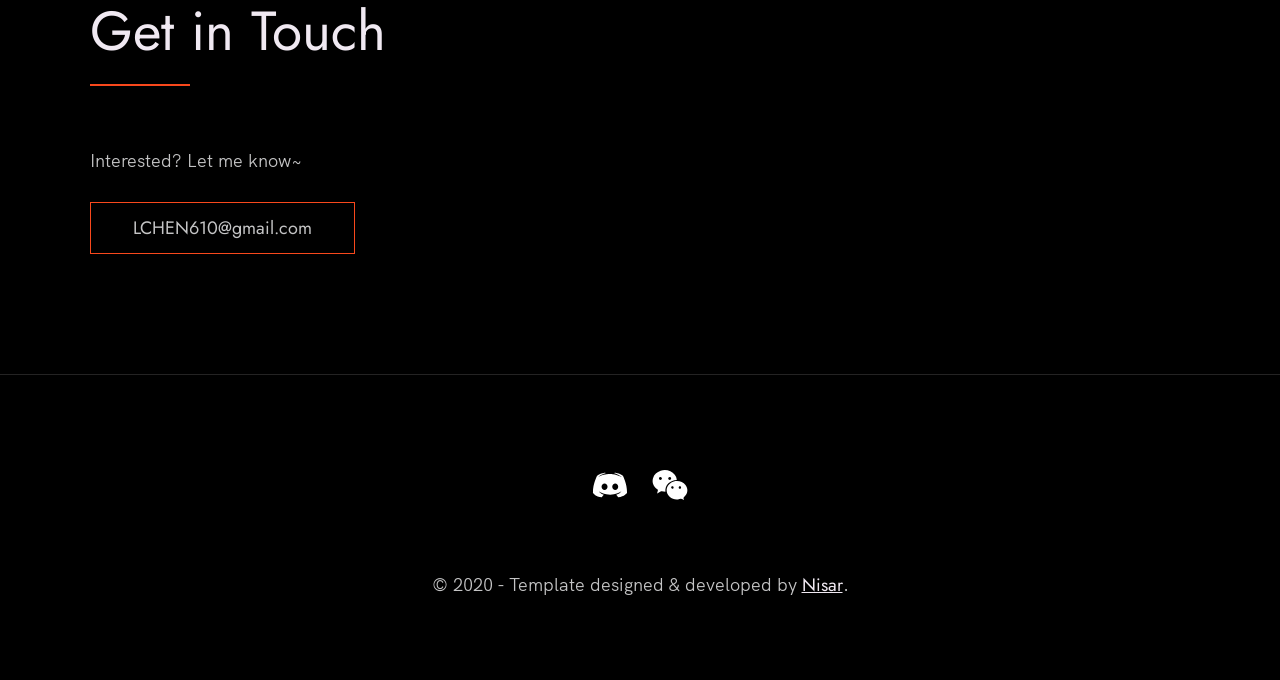
==== commit 90398b1c: "Update index.html" ====
--- a/index.html
+++ b/index.html
@@ -359,23 +359,7 @@
                 </a>
 
 
-                /* ---unused social links---
-
-            <li class="footer__social-link-item">
-                <a href="https://github.com/rhides" title="Link to Github Profile" target="_blank">
-                    <img src="./images/github.svg" class="footer__social-image" alt="Github">
-                </a>
-
-            <li class="footer__social-link-item">
-                <a href="https://www.linkedin.com/in/leon-chen-3b675057/" target="_blank">
-                    <img src="./images/linkedin.svg" title="Link to Linkedin Profile" class="footer__social-image" alt="Linkedin">
-                </a>
-
-            </li>
-
-            */
-
-        </ul>
+</ul>
 
       <!-- If you give me some credit by keeping the below paragraph, will be huge for me 😊 Thanks. -->
       <p>
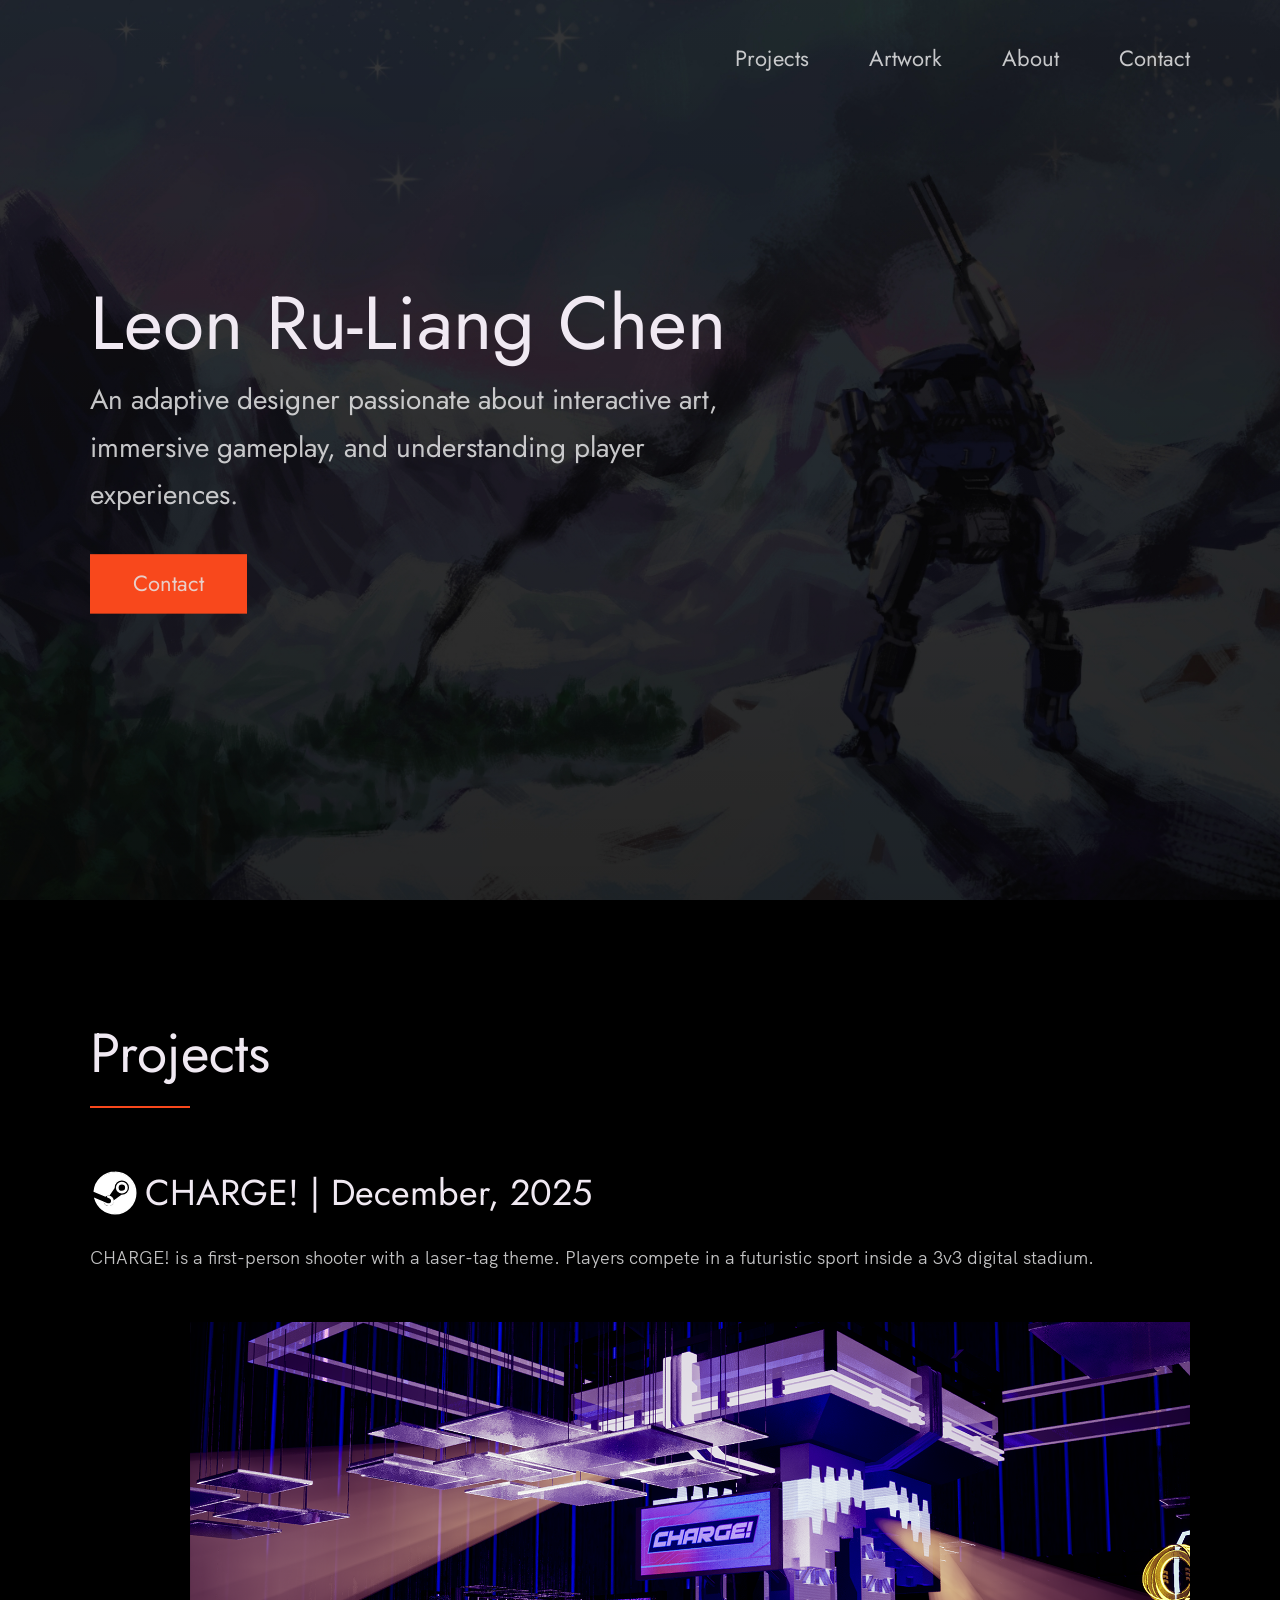
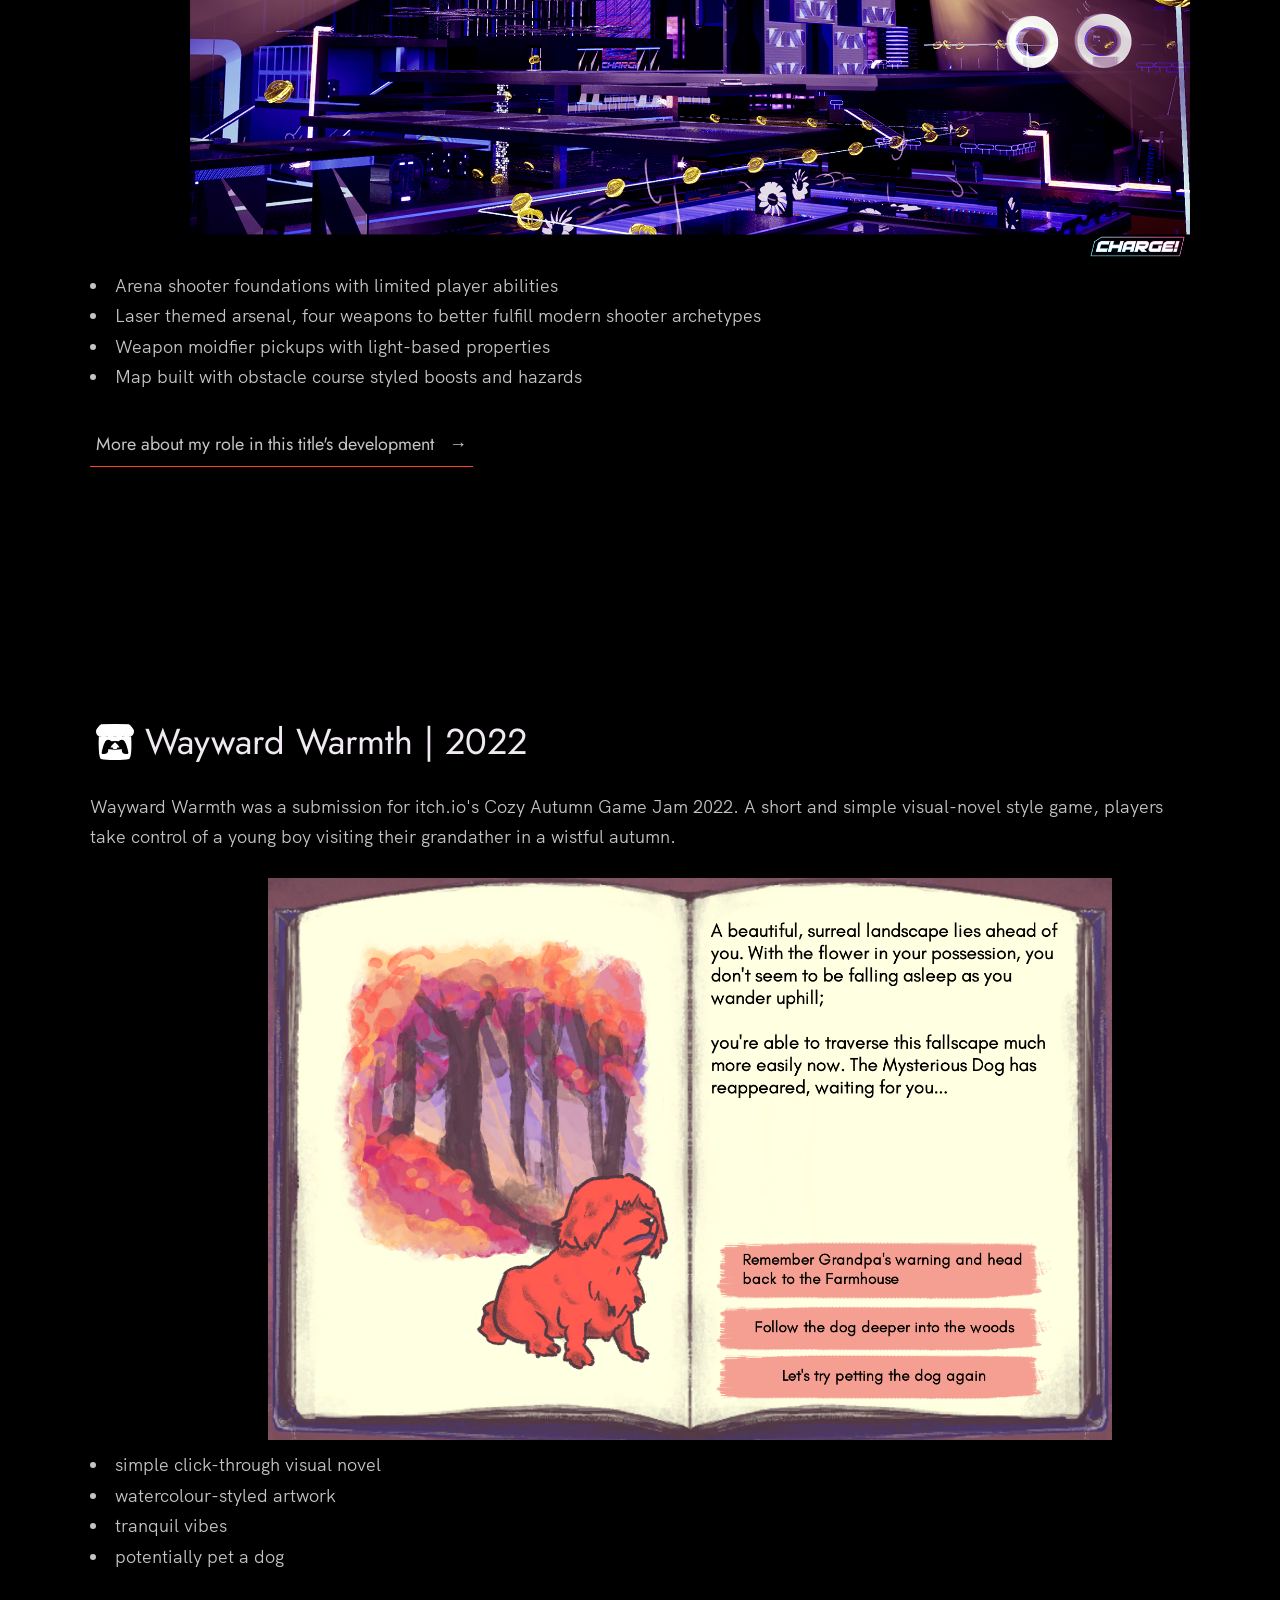
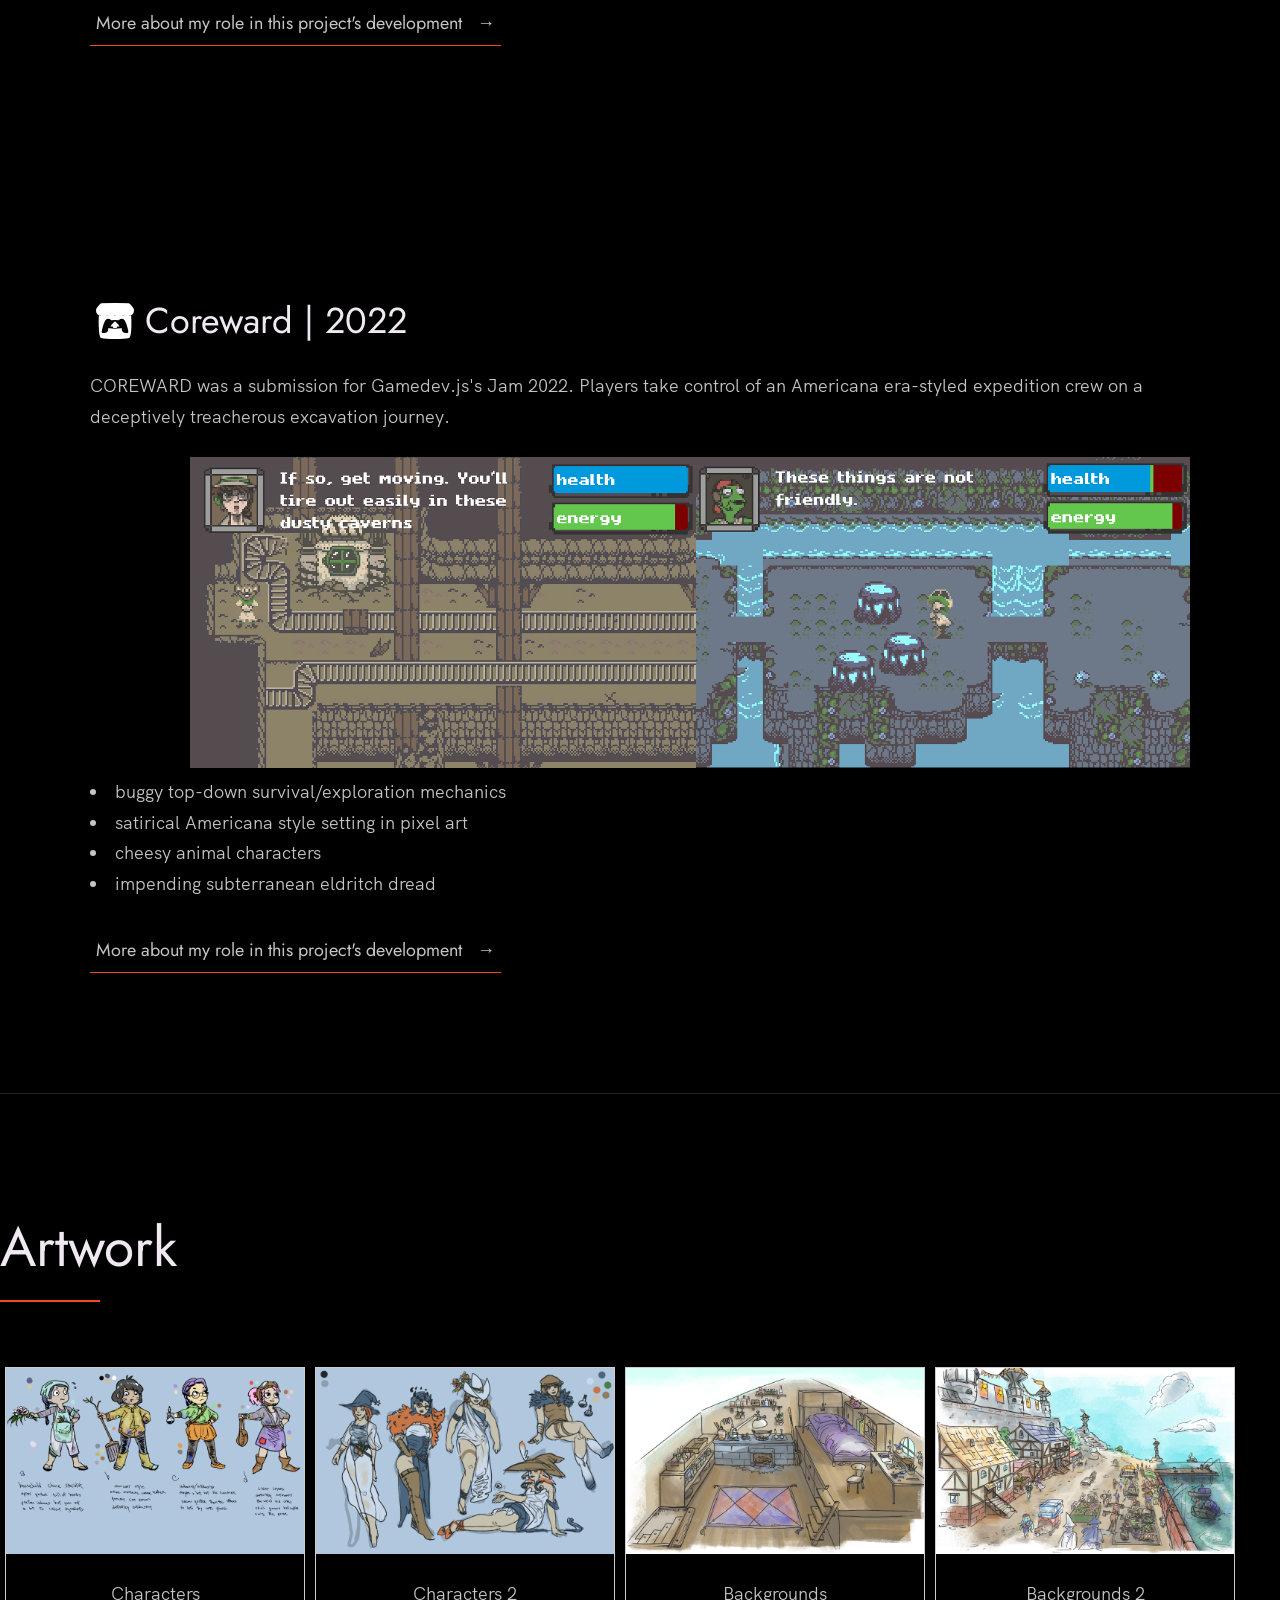
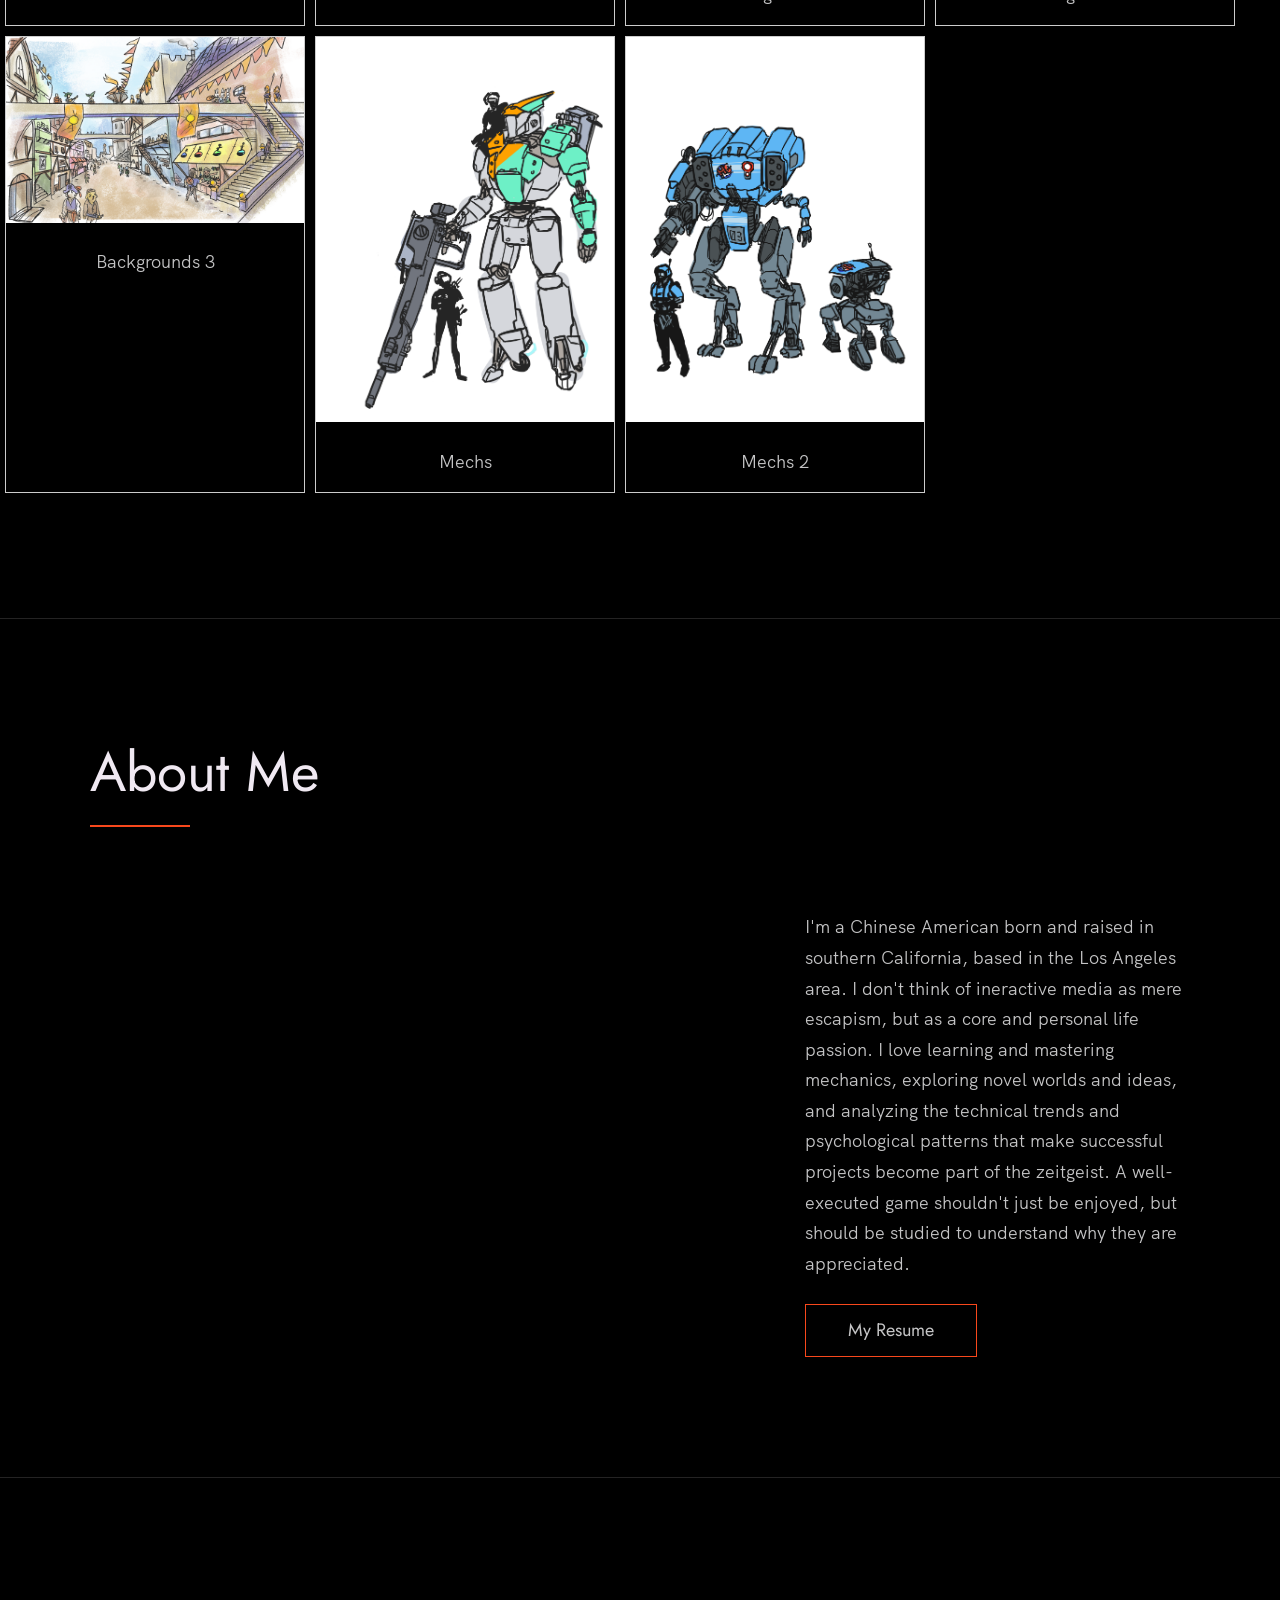
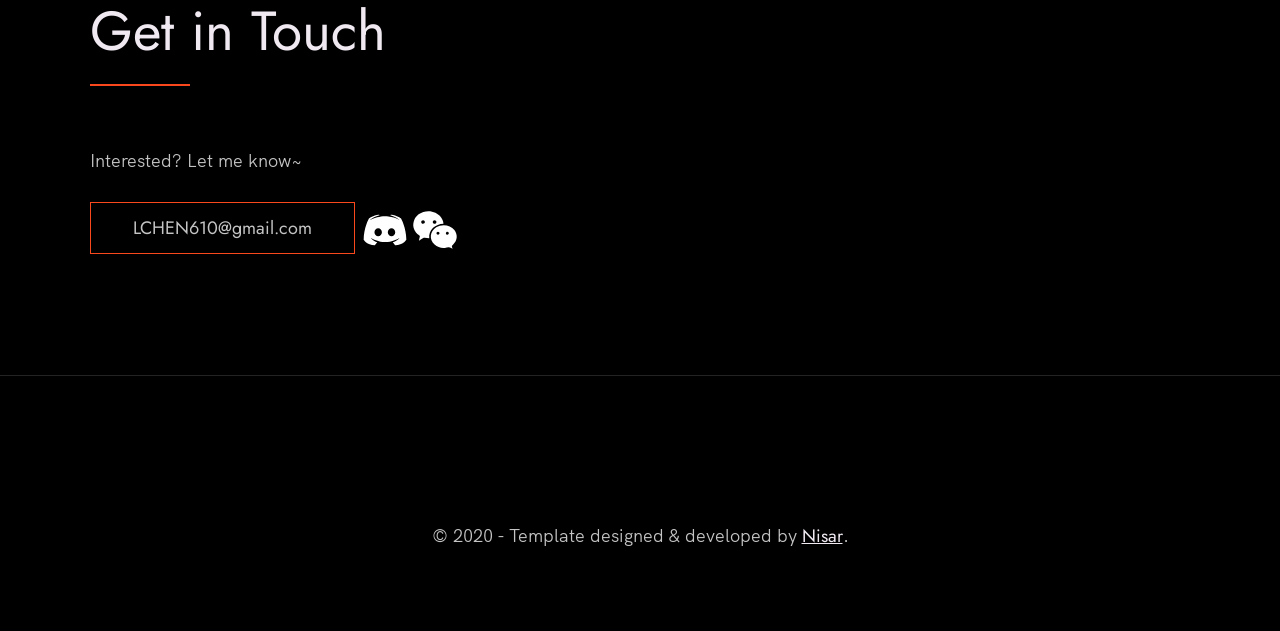
==== commit 398f9253: "contact info update changed contact links from footer and moved to contact section" ====
--- a/index.html
+++ b/index.html
@@ -332,12 +332,25 @@
     <div class="row">
       <h2>Get in Touch</h2>
       <div class="contact__info">
-        <p>
-          Interested? Let me know~
-        </p>
-        <!-- Replace the email with yours -->
-        <a href="mailto:LCHEN610@gmail.com" class="btn">LCHEN610@gmail.com</a>
-      </div>
+          <p>
+              Interested? Let me know~
+          </p>
+          <!-- Replace the email with yours -->
+          <a href="mailto:LCHEN610@gmail.com" class="btn">LCHEN610@gmail.com</a>
+
+          <li class="icon-btn">
+              <a href="https://discord.com/users/313151250902417408" target="_blank" title="DM me on Discord">
+                  <img src="./images/discord.svg" class="icon-btn__img" alt="Discord">
+              </a>
+
+          <li class="icon-btn">
+              <a href="https://drive.google.com/file/d/1RKU5MowxjLIseKPr7pdMy1858zYE_E1R/view?usp=sharing" target="_blank" title="my WeChat QR">
+                  <img src="./images/wechat.svg" class="icon-btn__img" alt="WeChat">
+              </a>
+
+
+
+</div>
     </div>
   </section>
 
@@ -348,15 +361,7 @@
       <!-- Update the links to point to your accounts -->
         <ul class="footer__social-links">
 
-            <li class="footer__social-link-item">
-                <a href="https://discord.com/users/313151250902417408" target="_blank" title="DM me on Discord">
-                    <img src="./images/discord.svg" class="footer__social-image" alt="Discord">
-                </a>
-
-            <li class="footer__social-link-item">
-                <a href="https://drive.google.com/file/d/1RKU5MowxjLIseKPr7pdMy1858zYE_E1R/view?usp=sharing" target="_blank" title="my WeChat QR">
-                    <img src="./images/wechat.svg" class="footer__social-image" alt="WeChat">
-                </a>
+
 
 
 </ul>
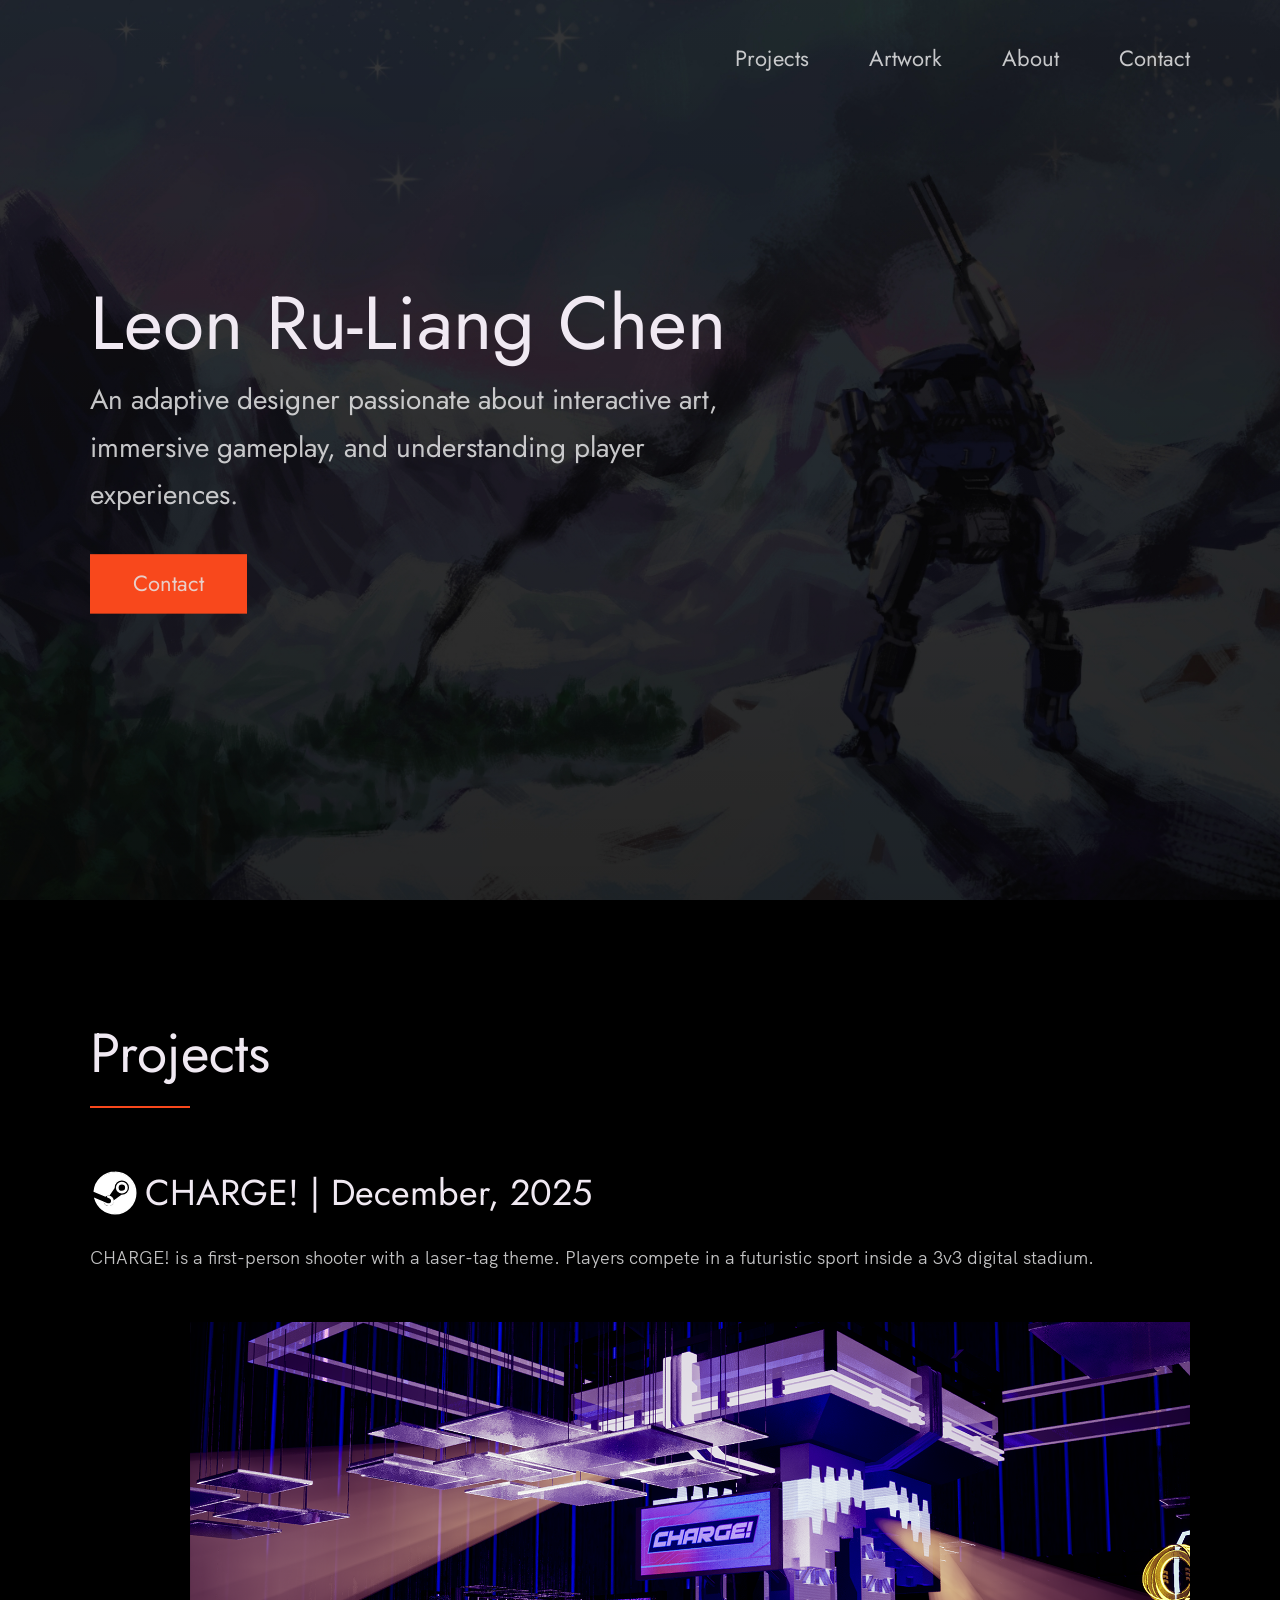
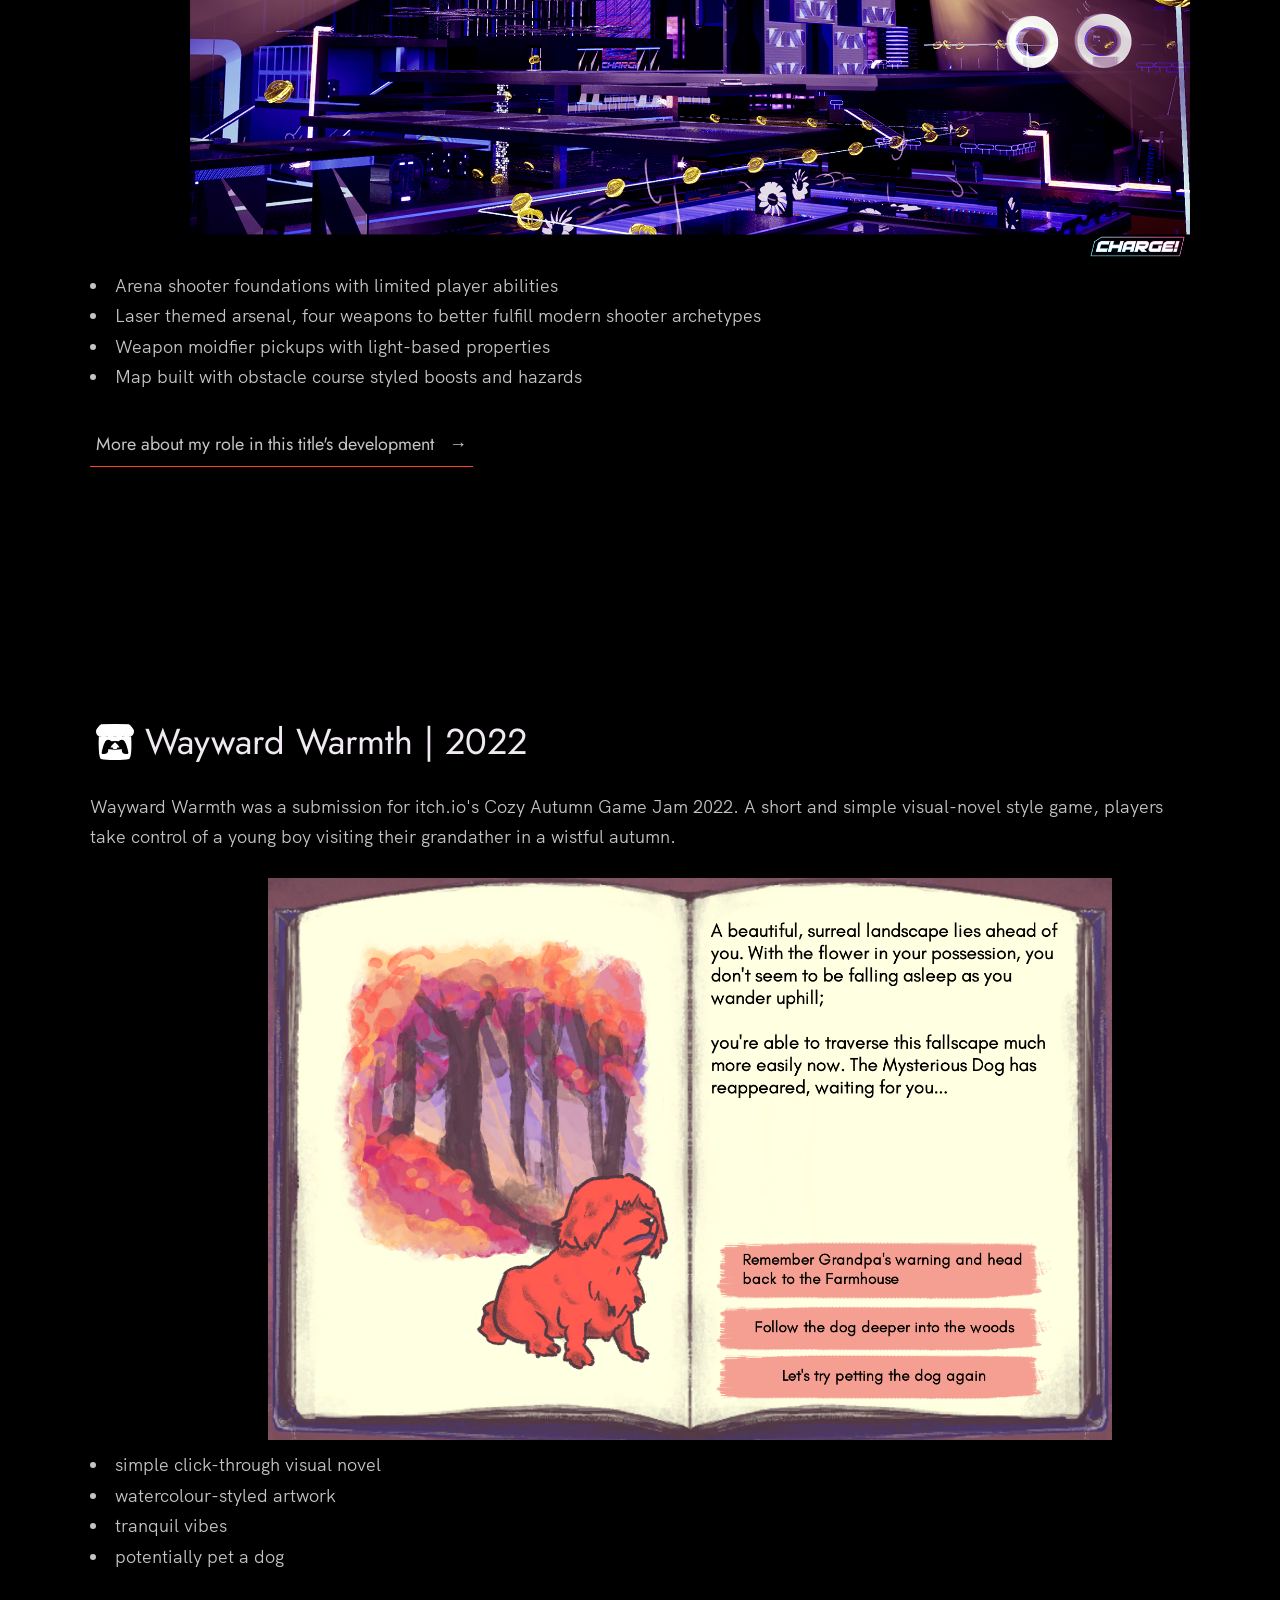
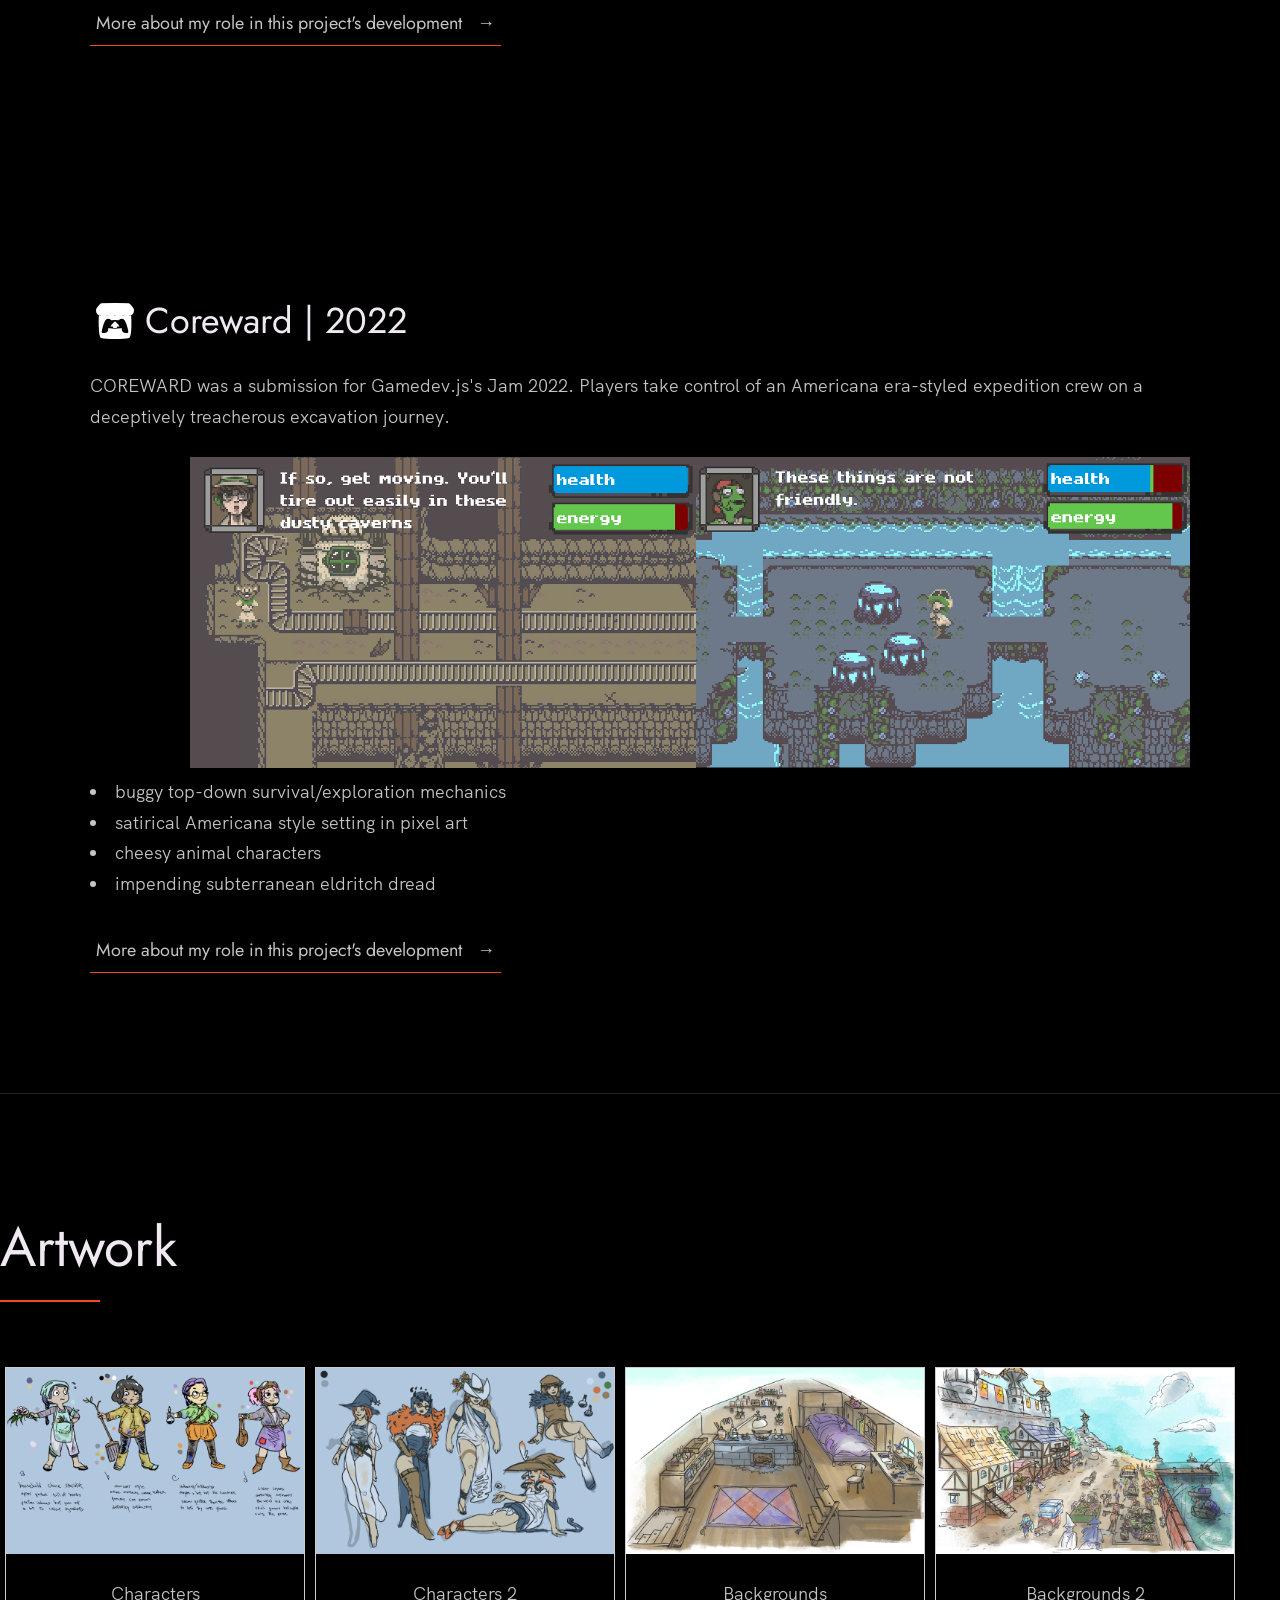
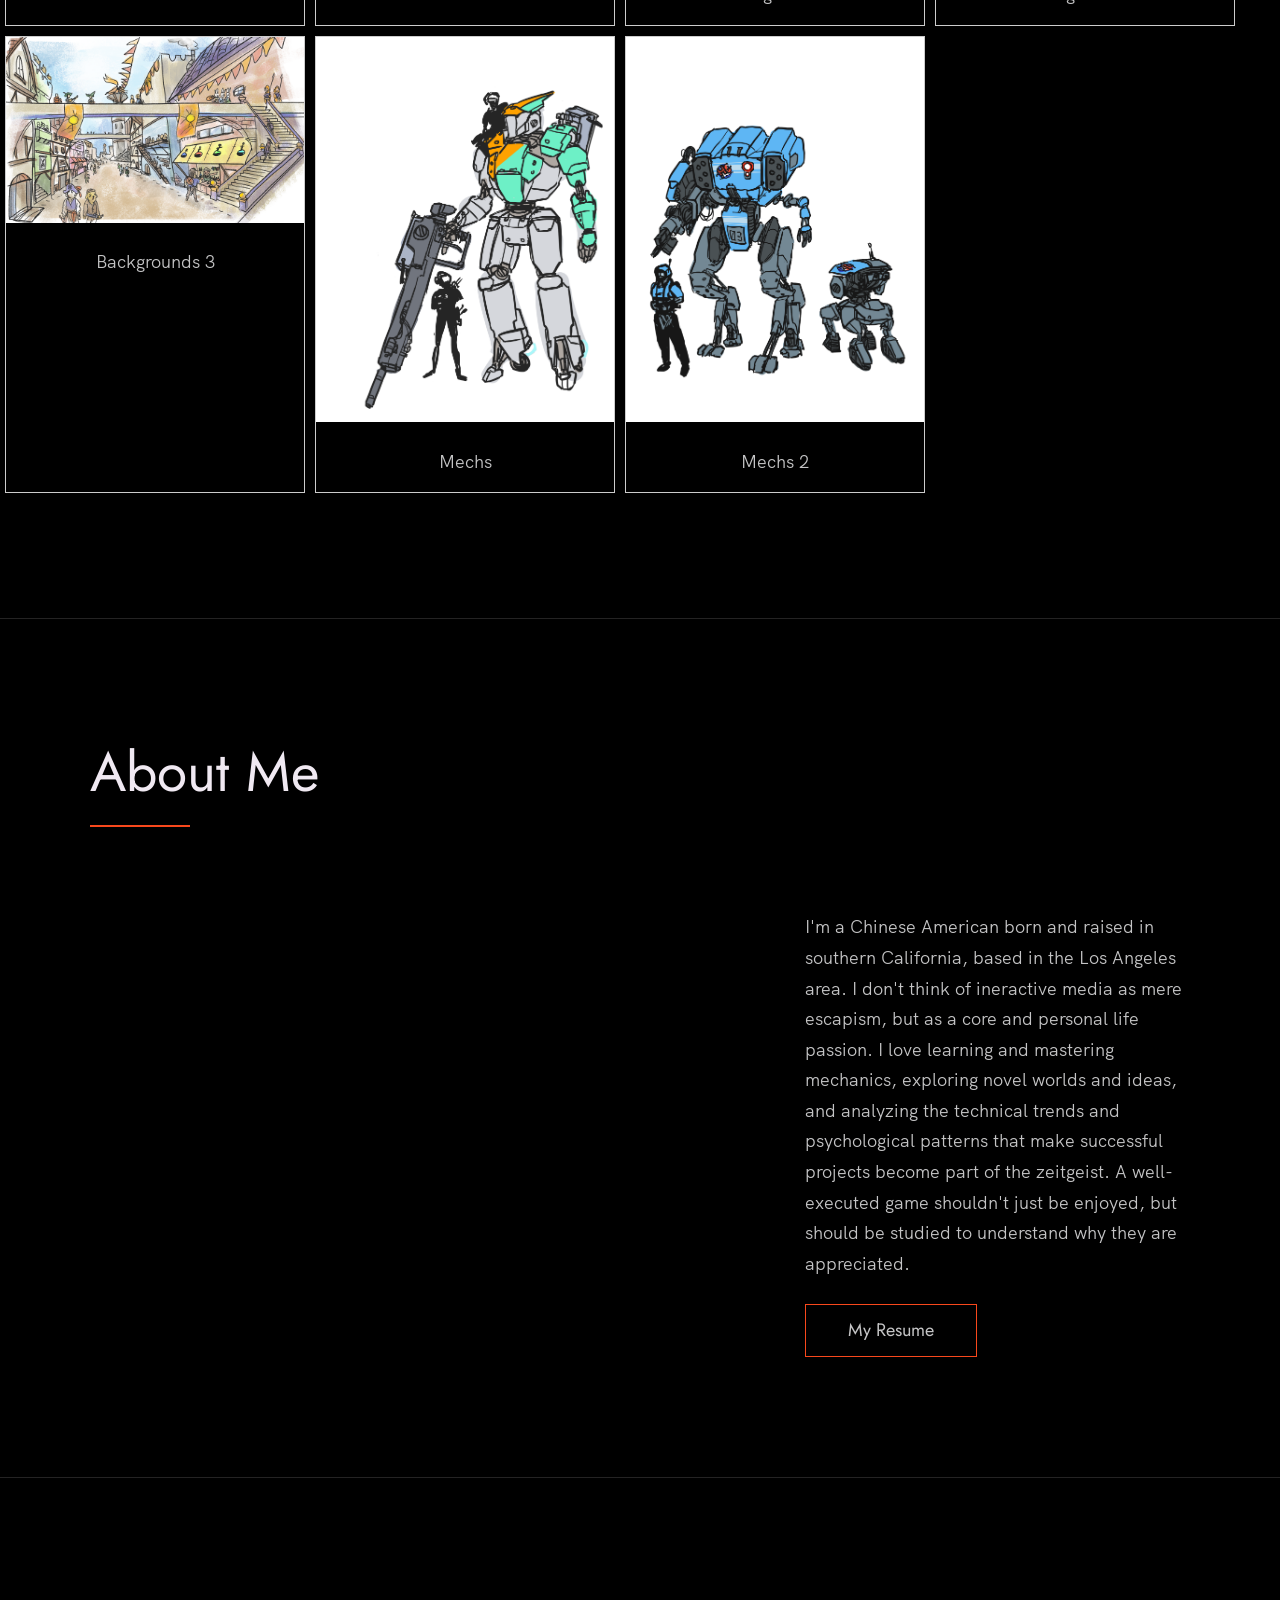
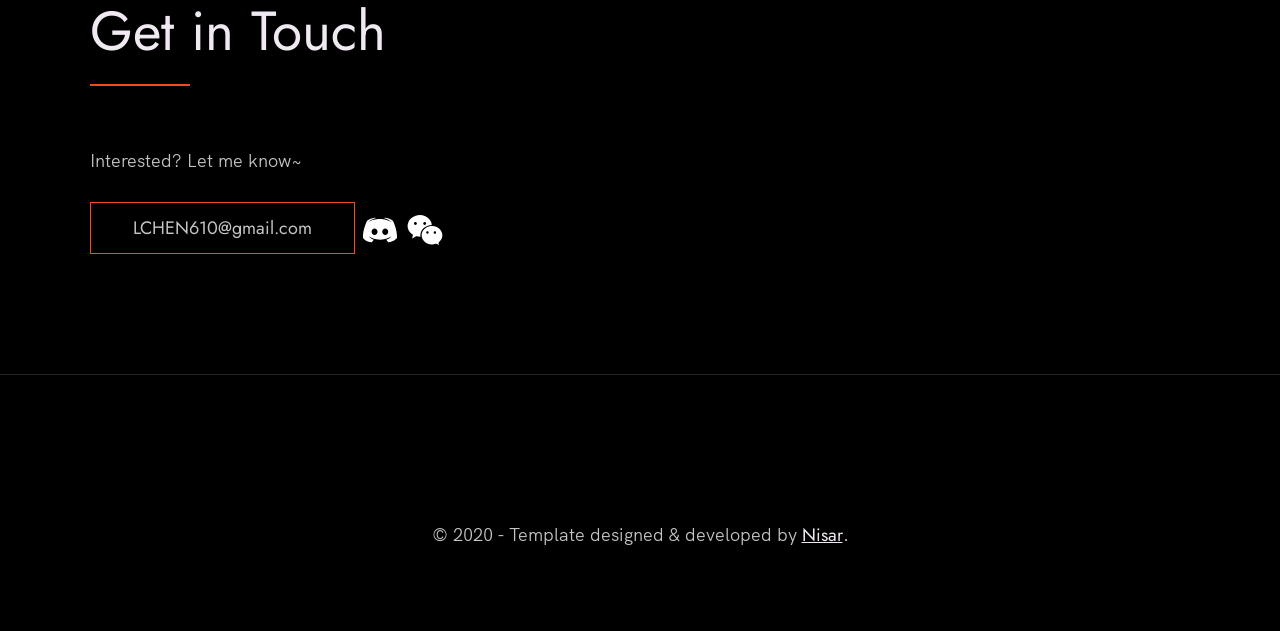
==== commit 7cecb298: "social icons adjust created new class for social icons, so they can be sized and shaped differently " ====
--- a/index.html
+++ b/index.html
@@ -338,15 +338,17 @@
           <!-- Replace the email with yours -->
           <a href="mailto:LCHEN610@gmail.com" class="btn">LCHEN610@gmail.com</a>
 
-          <li class="icon-btn">
-              <a href="https://discord.com/users/313151250902417408" target="_blank" title="DM me on Discord">
-                  <img src="./images/discord.svg" class="icon-btn__img" alt="Discord">
+
+              <a href="https://discord.com/users/313151250902417408" class="soc-icon" target="_blank" title="DM me on Discord">
+                  <img src="./images/discord.svg" class="soc-icon__img" alt="Discord">
               </a>
 
-          <li class="icon-btn">
-              <a href="https://drive.google.com/file/d/1RKU5MowxjLIseKPr7pdMy1858zYE_E1R/view?usp=sharing" target="_blank" title="my WeChat QR">
-                  <img src="./images/wechat.svg" class="icon-btn__img" alt="WeChat">
+              <a href="https://drive.google.com/file/d/1RKU5MowxjLIseKPr7pdMy1858zYE_E1R/view?usp=sharing" class="soc-icon" target="_blank" title="my WeChat QR">
+                  <img src="./images/wechat.svg" class="soc-icon__img" alt="WeChat">
               </a>
+
+
+
 
 
 
--- a/index.css
+++ b/index.css
@@ -500,7 +500,31 @@
     transform: scale(1.02);
 }
 
-.project__code {
+
+
+
+.soc-icon {
+    display: inline-block; /* keeps icon inline with text */
+    line-height: 1; /* removes extra height below image */
+    gap: 0.5rem;
+    text-decoration: none;
+}
+
+ .soc-icon__img {
+    width: 4rem; /* or any size you prefer */
+    height: auto; /* maintains aspect ratio */
+    vertical-align: middle; /* aligns with surrounding text */
+    display: inline-block; /* ensures proper box model */
+    transition: opacity 0.2s ease;
+}
+
+.soc-icon:hover .soc-icon__img {
+    opacity: 0.8;
+    transform: scale(1.02);
+}
+
+
+    .project__code {
     display: block;
     height: 3rem;
     margin-left: var(--gutter-normal);
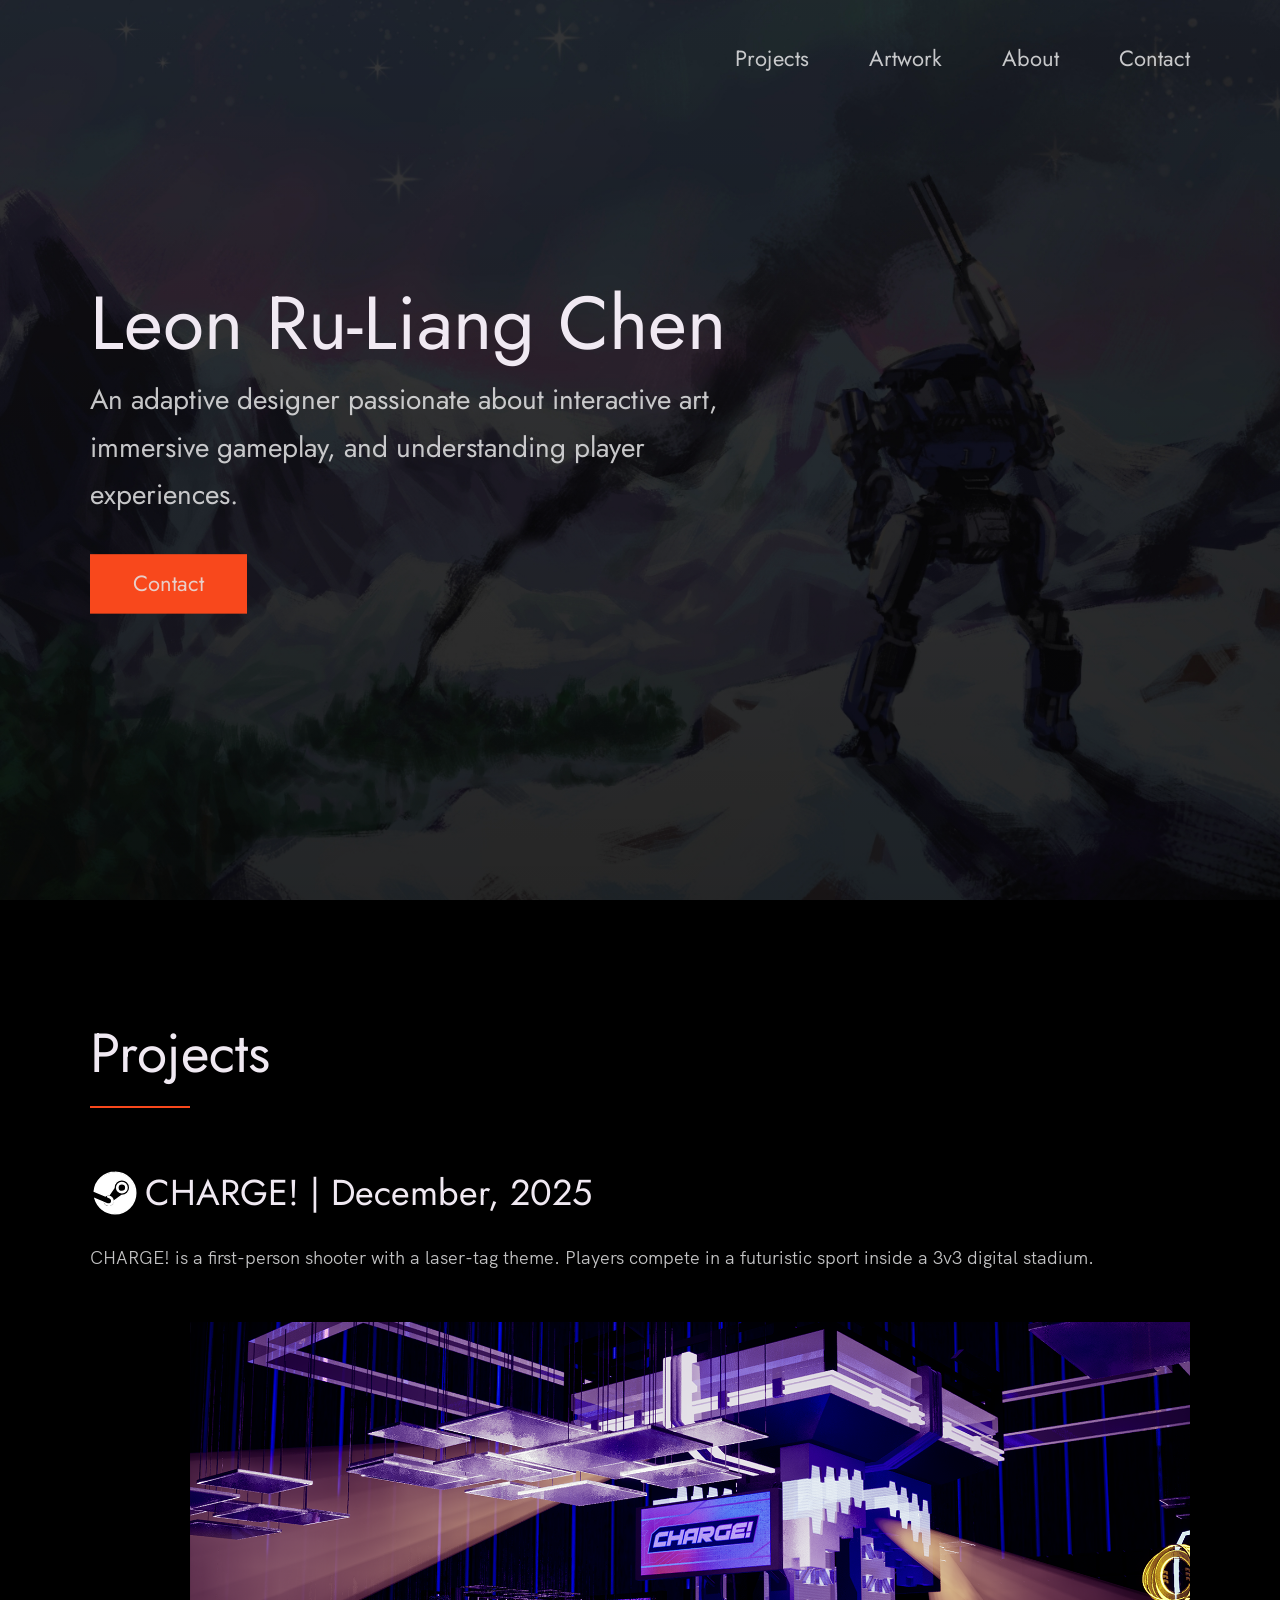
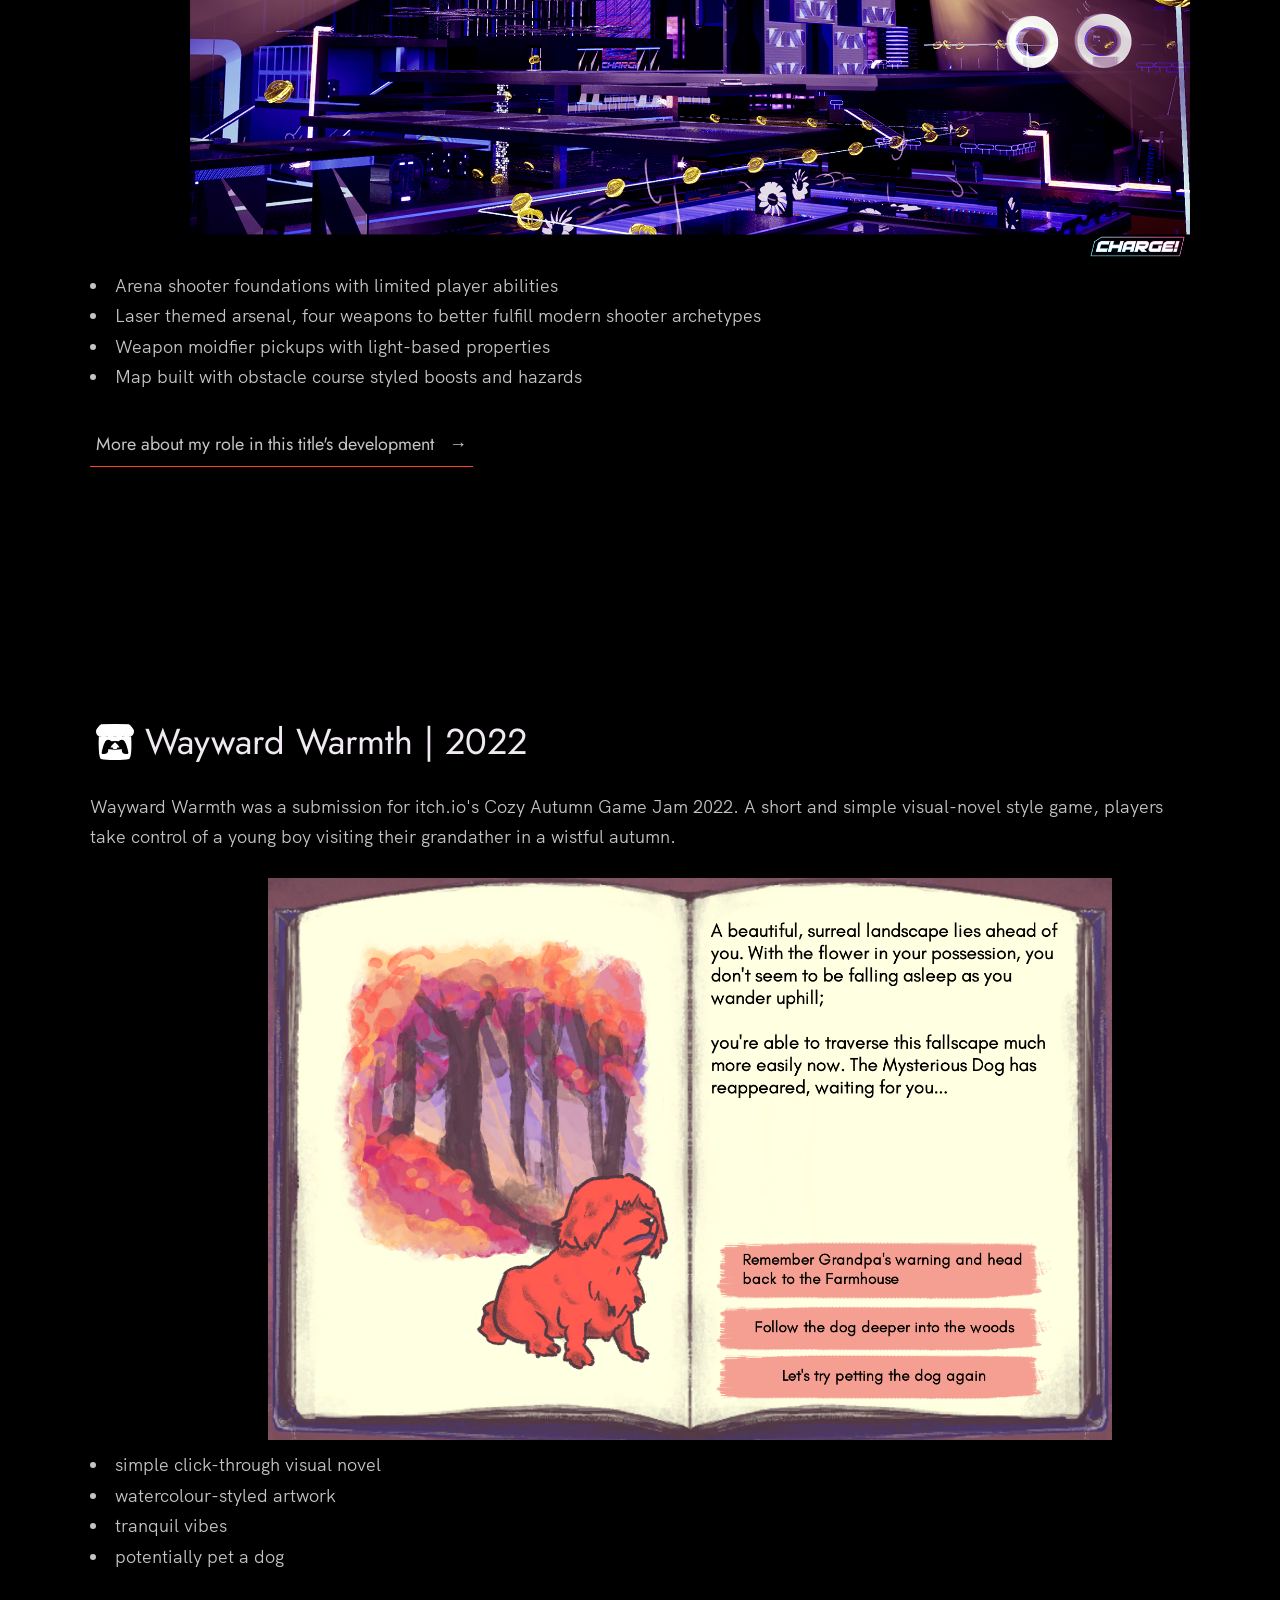
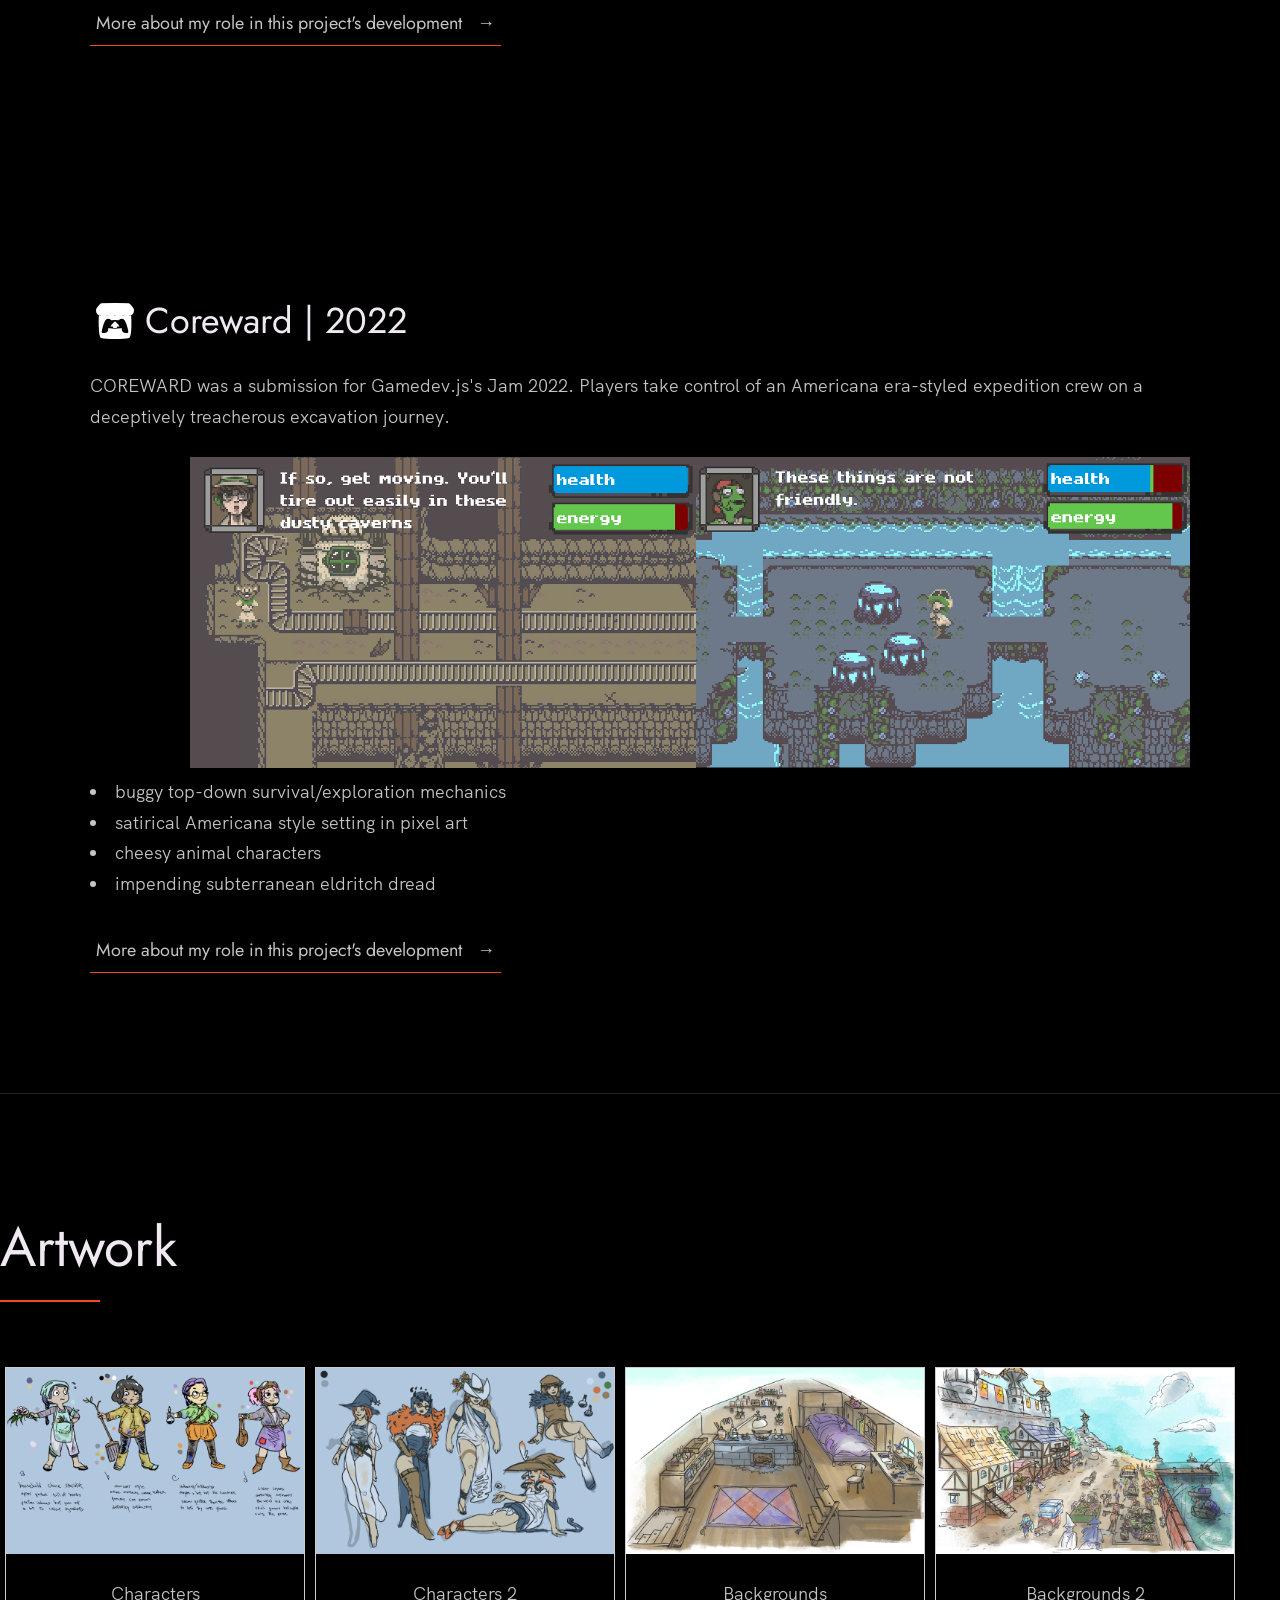
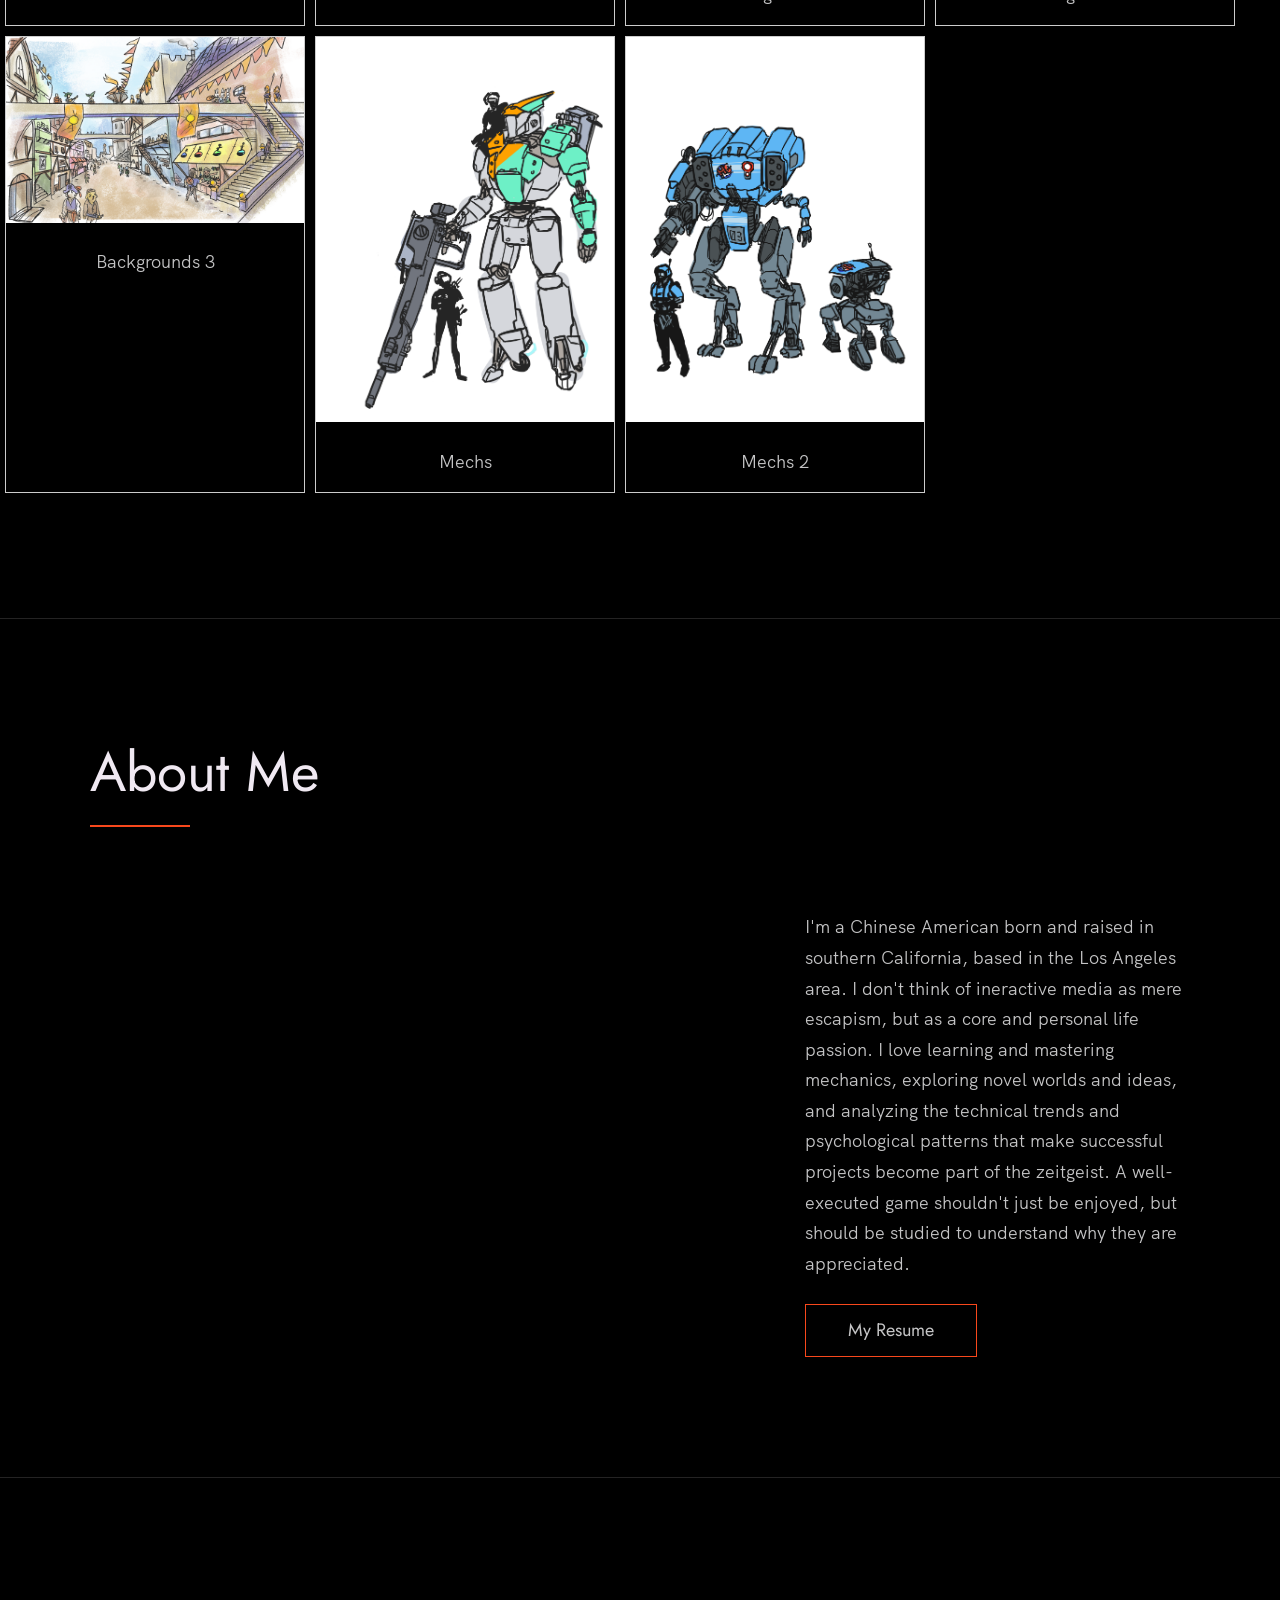
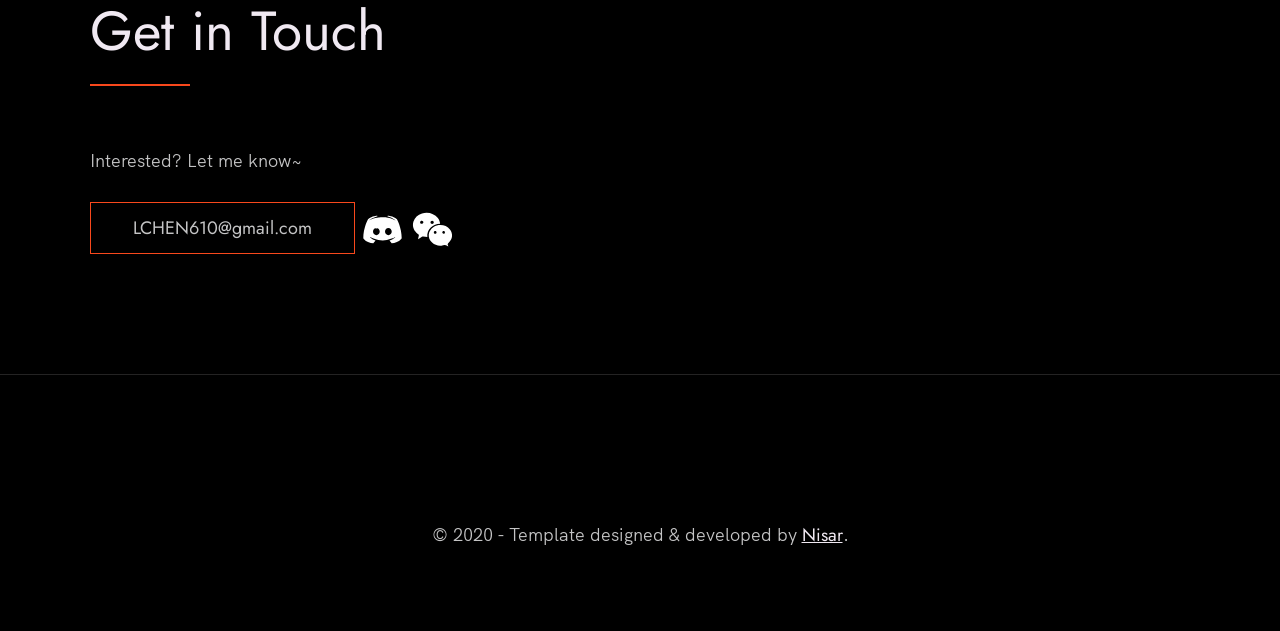
==== commit 4d185adf: "Added new pages pages to be populated" ====
--- a/index.html
+++ b/index.html
@@ -1,18 +1,10 @@
-<!-- 
-  Hello 😊.
-
-  This template is designed and developed by Nisar Hassan Naqvi
-  for anyone to use for free or customize the way they like.
-
-  Github Repo: https://github.com/nisarhassan12/portfolio-template/
-  Website: https://nisar.dev
-
-  For business & inquires, contact me => syednisarhassan12@gmail.com
+<!--  
+    
+    empty space for peace of mind
+
 -->
 
-<!--
-  Follow the instructions written in comments to create your stunning portfolio
--->
+
 
 <!DOCTYPE html>
 <html lang="en">
@@ -30,7 +22,7 @@
   <meta name="description" content="Add small description of yourslef.">
   <!-- Add some coding keywords below, Ex: (React, CSS etc) -->
   <meta name="keywords" content="Put your name, skills and some coding keywords" />
-  <link rel="stylesheet" href="index.css" />
+  <link rel="stylesheet" href="style.css" />
 </head>
 
 <body>
@@ -107,7 +99,7 @@
                     </ul>
 
                     <div class="project__links">
-                        <a href="https://store.steampowered.com/app/3903980/Charge/" target="_blank" class="link__text">
+                        <a href="charge.html" target="_blank" class="link__text">
                             More about my role in this title's development <span>&rarr;</span>
                         </a>
                     </div>
@@ -145,7 +137,7 @@
                     </ul>
 
                     <div class="project__links">
-                        <a href="https://linhanqin.itch.io/waywardwarmth" target="_blank" class="link__text">
+                        <a href="wayward.html" target="_blank" class="link__text">
                             More about my role in this project's development <span>&rarr;</span>
                         </a>
                     </div>
@@ -190,7 +182,7 @@
                     </ul>
 
                     <div class="project__links">
-                        <a href="https://www.neopets.com/userlookup.phtml?user=rhides" target="_blank" class="link__text">
+                        <a href="coreward.html" target="_blank" class="link__text">
                             More about my role in this project's development <span>&rarr;</span>
                         </a>
                     </div>
--- a/style.css
+++ b/style.css
@@ -0,0 +1,661 @@
+/* --------------------------------------- */
+/* ----- Basic Setup ----- */
+/* --------------------------------------- */
+
+@font-face {
+    font-family: 'Hk Grotesk';
+    font-style: normal;
+    font-weight: 400;
+    src: url('./fonts/HKGrotesk-Regular.woff') format('woff');
+}
+
+@font-face {
+    font-family: 'Jost';
+    font-style: normal;
+    font-weight: 400;
+    src: url('./fonts/Jost-Regular.ttf') format('woff');
+}
+
+* {
+    margin: 0;
+    padding: 0;
+    box-sizing: inherit;
+}
+
+:root {
+    --font-size-small: 1.8rem;
+    --font-size-normal: 2.2rem;
+    --font-size-medium: 2.8rem;
+    --font-size-medium-1: 3.6rem;
+    --font-size-large: 5.5rem;
+    --font-size-huge: 7.5rem;
+    --font-stack: 'Hk Grotesk', sans-serif;
+    --line-height-normal: 1.7;
+    --line-height-small: 1.2;
+    --black: #000;
+    --orange: #f8481c;
+    --white: #f0e9f2;
+    --white-1: #e5e5e6da;
+    --container-max-width: 1180px;
+    --container-normal-width: 800px;
+    --container-medium-width: 700px;
+    --container-small-width: 500px;
+    --gutter-huge: 12rem;
+    --gutter-medium: 6rem;
+    --gutter-normal: 3rem;
+    --gutter-small-1: 2.5rem;
+    --gutter-small: 2rem;
+    --border-light: 1px solid rgb(36, 35, 35);
+}
+
+html {
+    font-size: 62.5%; /* (16/10)*100 = 62.5% => 1rem = 10px */
+    box-sizing: border-box;
+    scroll-behavior: smooth;
+}
+
+@media(max-width: 1000px) {
+    html {
+        font-size: 52%;
+    }
+}
+
+body {
+    font-size: var(--font-size-small);
+    font-family: var(--font-stack);
+    font-weight: 400;
+    color: var(--white-1);
+    line-height: var(--line-height-normal);
+    background: var(--black);
+    overflow-x: hidden;
+}
+
+.row {
+    max-width: var(--container-max-width);
+    margin: 0 auto;
+}
+
+@media(max-width: 1340px) {
+    .row {
+        max-width: 1100px;
+    }
+}
+
+@media(max-width: 1240px) {
+    .row {
+        padding: 0 var(--gutter-medium);
+    }
+}
+
+@media(max-width: 600px) {
+    .row {
+        padding: 0 var(--gutter-normal);
+    }
+}
+
+@media(max-width: 600px) {
+    .row {
+        padding: 0 var(--gutter-small);
+    }
+}
+
+section {
+    padding: var(--gutter-huge) 0;
+    border-bottom: var(--border-light);
+}
+
+img {
+    object-fit: contain;
+    max-width: 100%;
+}
+
+/* --------------------------------------- */
+/* ----- Headlines and Paragraphs ----- */
+/* --------------------------------------- */
+
+h1,
+h2,
+h3 {
+    font-family: 'Jost', sans-serif;
+    font-weight: 400;
+    line-height: var(--line-height-small);
+    color: var(--white);
+}
+
+.heading-primary {
+    line-height: 1;
+    font-size: var(--font-size-huge);
+    font-weight: 400;
+}
+
+@media(max-width: 900px) {
+    .heading-primary {
+        font-size: 6.5rem;
+    }
+}
+
+h2 {
+    font-size: var(--font-size-large);
+    margin-bottom: var(--gutter-medium);
+}
+
+    h2::after {
+        content: '';
+        display: block;
+        height: 2px;
+        width: 10rem;
+        background: var(--orange);
+        margin: var(--gutter-small) 0;
+    }
+
+h3 {
+    font-size: var(--font-size-medium-1);
+    vertical-align: middle;
+    margin-bottom: var(--gutter-small);
+    display: flex;
+    align-items: center;
+    gap: 0.5rem;
+}
+
+.date-small{
+    font-size: 0.5em;
+    vertical-align: super;
+}
+
+@media(max-width: 500px) {
+    .heading-primary {
+        font-size: var(--font-size-large);
+    }
+
+    h2 {
+        font-size: var(--font-size-medium-1);
+    }
+
+    h3 {
+        font-size: var(--font-size-medium);
+    }
+}
+
+p {
+    margin: var(--gutter-small-1) 0;
+}
+
+@media(max-width: 900px) {
+    p {
+        max-width: var(--container-small-width);
+    }
+}
+
+/* --------------------------------------- */
+/* ----- Buttons and Links ----- */
+/* --------------------------------------- */
+
+a {
+    color: var(--white);
+    font-weight: 400;
+    font-family: 'Jost', sans-serif;
+    transition: all .2s;
+    outline: 2px solid transparent;
+}
+
+::-moz-focus-inner {
+    border: 0;
+}
+
+button:focus,
+a:focus {
+    outline: 2px solid var(--orange);
+}
+
+body:not(.user-is-tabbing) button:focus,
+body:not(.user-is-tabbing) a:focus {
+    outline: none;
+}
+
+.link:hover {
+    color: var(--orange);
+}
+
+.btn {
+    position: relative;
+    display: inline-block;
+    padding: 1rem 4.2rem;
+    text-decoration: none;
+    color: inherit;
+    border: 1px solid var(--orange);
+    font-weight: 400;
+}
+
+    .btn:focus {
+        outline: none;
+    }
+
+    .btn::after {
+        content: '';
+        display: block;
+        position: absolute;
+        top: 0;
+        left: 0;
+        right: 100%;
+        background: var(--white);
+        height: 100%;
+        z-index: -1;
+        transition: all 0.2s cubic-bezier(1, 0.68, 0.16, 0.9);
+    }
+
+    .btn:hover::after,
+    .btn:focus::after {
+        right: 0;
+        background: var(--orange);
+    }
+
+.btn--orange {
+    background: var(--orange);
+    transition: all 0.2s;
+}
+
+    .btn--orange::after {
+        display: none;
+    }
+
+    .btn--orange:hover,
+    .btn--orange:focus {
+        background: transparent;
+    }
+
+.link__text {
+    position: relative;
+    display: inline-block;
+    padding: .6rem;
+    color: inherit;
+    text-decoration: none;
+    border-bottom: 1px solid var(--orange);
+}
+
+    .link__text::after {
+        content: '';
+        display: block;
+        position: absolute;
+        top: 0;
+        left: 0;
+        right: 100%;
+        background: var(--white);
+        height: 100%;
+        z-index: -1;
+        transition: all 0.2s cubic-bezier(1, 0.68, 0.16, 0.9);
+    }
+
+    .link__text:focus {
+        outline: none;
+    }
+
+        .link__text:hover::after,
+        .link__text:focus:after {
+            right: 0;
+            background: var(--orange);
+        }
+
+    .link__text span {
+        padding-left: 1rem;
+        font-family: sans-serif;
+    }
+
+/* ----- Back to Top ----- */
+
+.back-to-top {
+    position: fixed;
+    bottom: 4rem;
+    right: 4rem;
+    display: flex;
+    justify-content: center;
+    align-items: center;
+    height: 5.5rem;
+    width: 5.5rem;
+    background-color: var(--orange);
+    border-radius: 50%;
+    z-index: 10;
+    visibility: hidden;
+    transition: all .4s;
+}
+
+.back-to-top__image {
+    height: 70%;
+}
+
+@media(max-width: 900px) {
+    .back-to-top {
+        right: 2rem;
+    }
+}
+
+@media(max-width: 500px) {
+    .back-to-top {
+        right: 1rem;
+    }
+}
+
+/* --------------------------------------- */
+/* ----- Navigation ----- */
+/* --------------------------------------- */
+
+.nav {
+    display: flex;
+    justify-content: flex-end;
+    padding: var(--gutter-normal) 0;
+}
+
+.nav__items {
+    display: flex;
+    list-style: none;
+}
+
+.nav__item:not(:last-child) {
+    margin-right: var(--gutter-medium);
+}
+
+@media(max-width: 500px) {
+    .nav {
+        justify-content: center;
+    }
+}
+
+@media(max-width: 400px) {
+    .nav__item:not(:last-child) {
+        margin-right: var(--gutter-normal);
+    }
+}
+
+@media(max-width: 300px) {
+    .nav {
+        font-size: var(--font-size-small);
+    }
+}
+
+.nav__link {
+    position: relative;
+    display: inline-block;
+    padding: 1rem 0;
+    text-decoration: none;
+    color: inherit;
+    transition: all .2s;
+}
+
+    .nav__link::after {
+        content: '';
+        position: absolute;
+        bottom: 0;
+        left: 0;
+        right: 100%;
+        display: inline-block;
+        height: 1rem;
+        background: var(--white);
+        transition: all 0.25s cubic-bezier(1, 0.68, 0.16, 0.9);
+    }
+
+    .nav__link:hover {
+        color: var(--orange);
+    }
+
+        .nav__link:hover::after {
+            right: 0;
+            height: 2px;
+            background: var(--orange);
+        }
+
+/* --------------------------------------- */
+/* ----- Header ----- */
+/* --------------------------------------- */
+
+.header {
+    background: linear-gradient(rgba(0,0,0, .1), rgba(0,0,0, .4)), url('./images/header.jpg');
+    height: 100vh;
+    background-size: cover;
+    background-position: center;
+    background-attachment: fixed;
+    font-size: var(--font-size-normal);
+}
+
+.header__text {
+    position: absolute;
+    top: 50%;
+    transform: translateY(-50%);
+}
+
+    .header__text p {
+        margin: 1.5rem 0 3.5rem;
+        max-width: var(--container-medium-width);
+        font-family: 'Jost', sans-serif;
+        font-size: var(--font-size-medium);
+    }
+
+@media(max-width: 500px) {
+    .header {
+        text-align: center;
+    }
+
+    .header__text p {
+        transform: scale(.8);
+    }
+}
+
+/* --------------------------------------- */
+/* ----- project ----- */
+/* --------------------------------------- */
+
+.project__box {
+    display: flex;
+    align-items: center;
+}
+
+@media(max-width: 900px) {
+    .project__box {
+        align-items: initial;
+        flex-direction: column-reverse;
+    }
+}
+
+.project__box:not(:last-child) {
+    margin-bottom: 25rem;
+}
+
+@media(max-width: 500px) {
+    .project__box:not(:last-child) {
+        margin-bottom: 20rem;
+    }
+}
+
+.project__links {
+    display: flex;
+    align-items: center;
+}
+
+.project__text {
+    flex: auto;
+}
+
+.project__list {
+    /* list-style-type: square; */
+    list-style-position: inside;
+    margin-bottom: var(--gutter-normal);
+}
+
+.icon-btn {
+    display: inline-block; /* keeps icon inline with text */
+    line-height: 1; /* removes extra height below image */
+    text-decoration: none; /* removes any underline (never hurts) */
+}
+
+/* The SVG image itself */
+.icon-btn__img {
+    width: 5rem; /* or any size you prefer */
+    height: auto; /* maintains aspect ratio */
+    vertical-align: middle; /* aligns with surrounding text */
+    display: inline-block; /* ensures proper box model */
+    transition: opacity 0.2s ease;
+}
+
+/* Optional hover effect for the button */
+.icon-btn:hover .icon-btn__img {
+    opacity: 0.8;
+    transform: scale(1.02);
+}
+
+
+
+
+.soc-icon {
+    display: inline-block; /* keeps icon inline with text */
+    line-height: 1; /* removes extra height below image */
+    gap: 1.5rem;
+    text-decoration: none;
+}
+
+.soc-icon__img {
+    width: 4.5rem; /* or any size you prefer */
+    height: auto; /* maintains aspect ratio */
+    vertical-align: middle; /* aligns with surrounding text */
+    display: inline-block; /* ensures proper box model */
+    transition: opacity 0.2s ease;
+    gap: 1.5rem;
+}
+
+.soc-icon:hover .soc-icon__img {
+    opacity: 0.8;
+    transform: scale(1.02);
+}
+
+
+    .project__code {
+    display: block;
+    height: 3rem;
+    margin-left: var(--gutter-normal);
+    transition: all .3s;
+}
+
+    .project__code:hover {
+        transform: scale(1.2);
+    }
+
+.project__image-box {
+    margin-bottom: var(--gutter-normal);
+}
+
+@media(min-width: 901px) {
+    .project__image-box {
+        flex: auto;
+        margin: 0 0 0 10rem;
+    }
+}
+
+@media(max-width: 900px) {
+    .project__code {
+        height: 4rem;
+    }
+}
+
+/* --------------------------------------- */
+/* ----- gallery ----- */
+/* --------------------------------------- */
+
+.gallery__logos {
+    display: flex;
+    justify-content: space-between;
+    filter: invert(100%) grayscale(100%) opacity(.8);
+}
+
+.gallery__logo {
+    height: 6.5rem;
+    max-width: 18rem;
+}
+
+@media(max-width: 120rem) {
+    .gallery__logos {
+        overflow-x: scroll;
+        padding: var(--gutter-normal);
+    }
+
+    .gallery__logo:not(:last-of-type) {
+        margin-right: var(--gutter-medium);
+    }
+}
+
+/* --------------------------------------- */
+/* ----- About ----- */
+/* --------------------------------------- */
+
+.about__content {
+    display: flex;
+    flex-direction: row-reverse;
+    align-items: center;
+}
+
+@media(max-width: 900px) {
+    .about__content {
+        flex-direction: column-reverse;
+        align-items: initial;
+    }
+}
+
+.about__photo-container {
+    margin-bottom: var(--gutter-normal);
+}
+
+@media(min-width: 901px) {
+    .about__text {
+        flex: 0 0 35%;
+    }
+
+    .about__photo-container {
+        flex: 1;
+        margin: 0 var(--gutter-huge) 0 0;
+    }
+}
+
+/* --------------------------------------- */
+/* ----- Contact ----- */
+/* --------------------------------------- */
+
+.contact__info {
+    max-width: var(--container-medium-width);
+}
+
+/* --------------------------------------- */
+/* ----- Footer ----- */
+/* --------------------------------------- */
+
+.footer {
+    text-align: center;
+    padding: var(--gutter-medium) 0 var(--gutter-normal);
+}
+
+.footer__social-links {
+    display: flex;
+    justify-content: center;
+    padding: var(--gutter-normal) 0;
+    list-style: none;
+}
+
+.footer__social-link-item:not(:last-of-type) {
+    margin-right: var(--gutter-small);
+}
+
+.footer__social-image {
+    height: 4rem;
+}
+
+.footer__github-buttons {
+    display: flex;
+    justify-content: center;
+}
+
+    .footer__github-buttons iframe {
+        height: 2.5rem;
+        width: 84px;
+        transform: translateY(3px);
+    }
+
+@media(max-width: 500px) {
+    .footer {
+        padding: var(--gutter-medium) 0;
+    }
+}
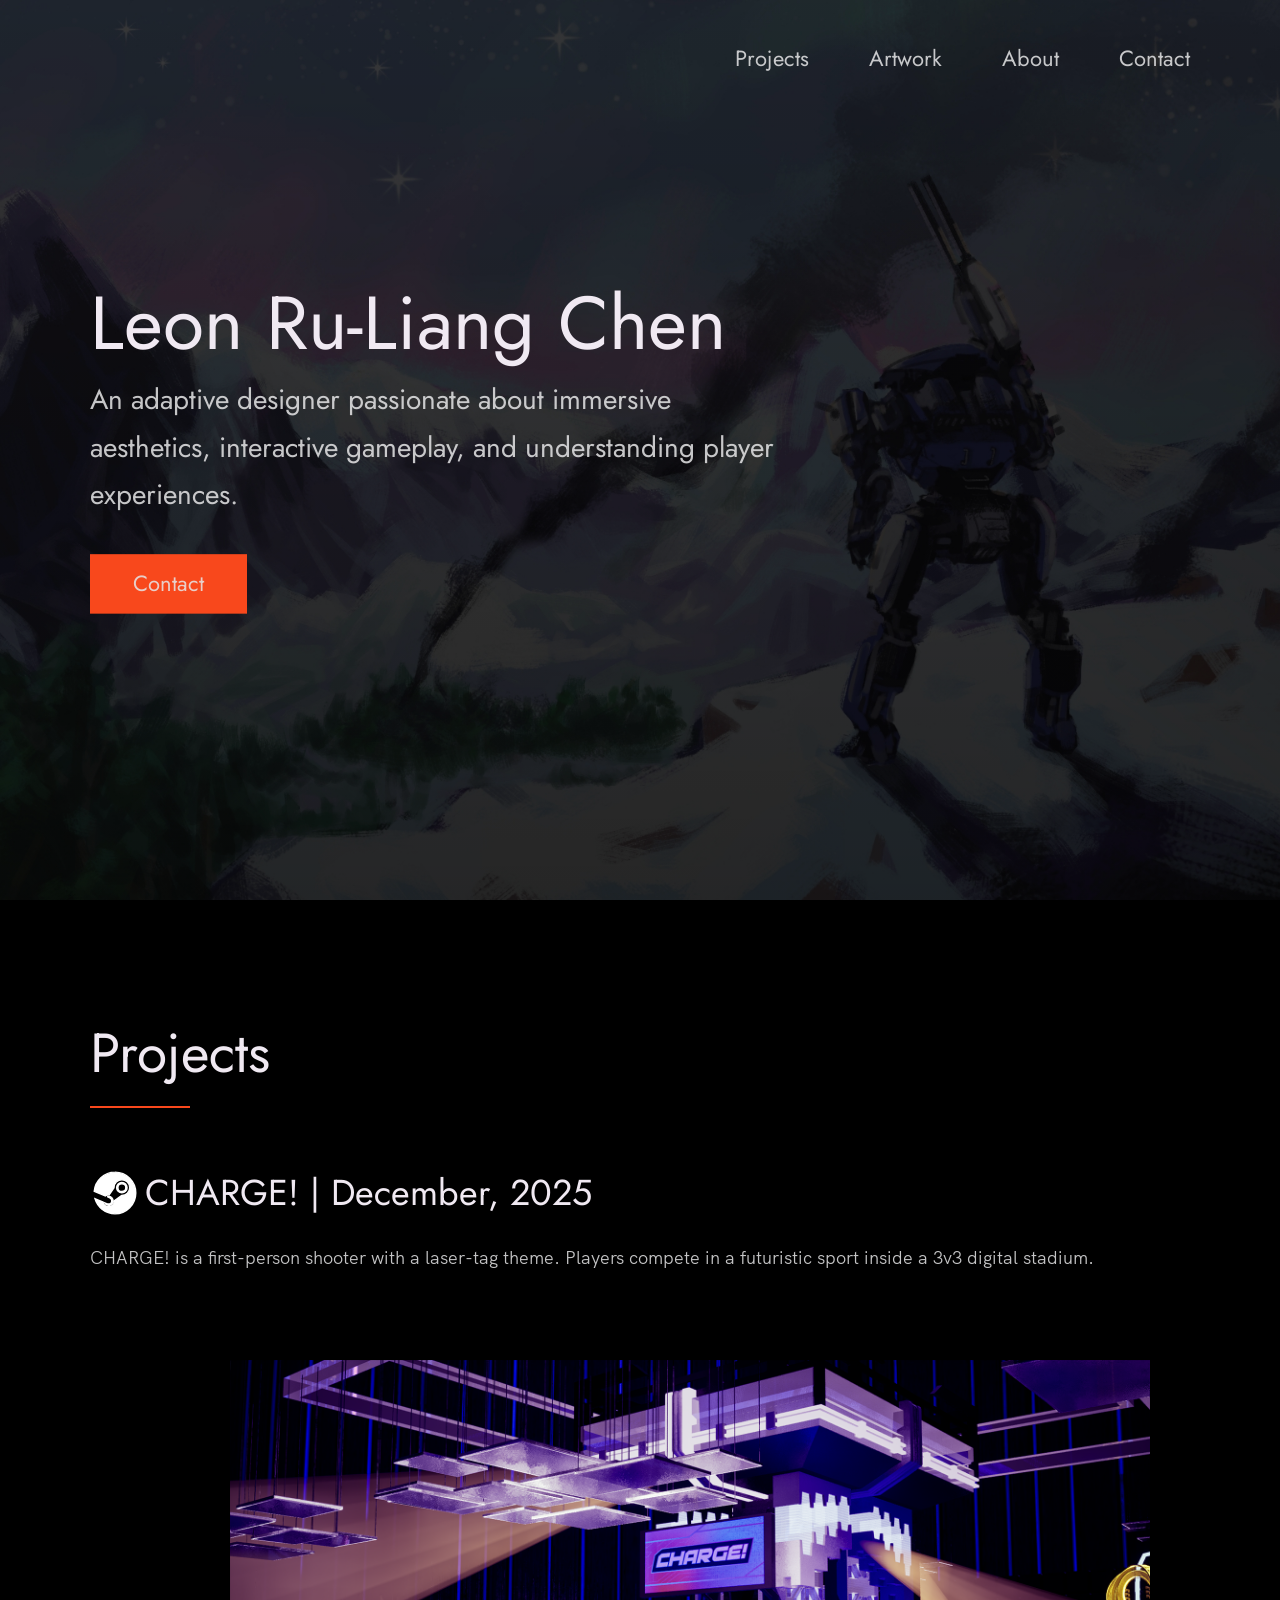
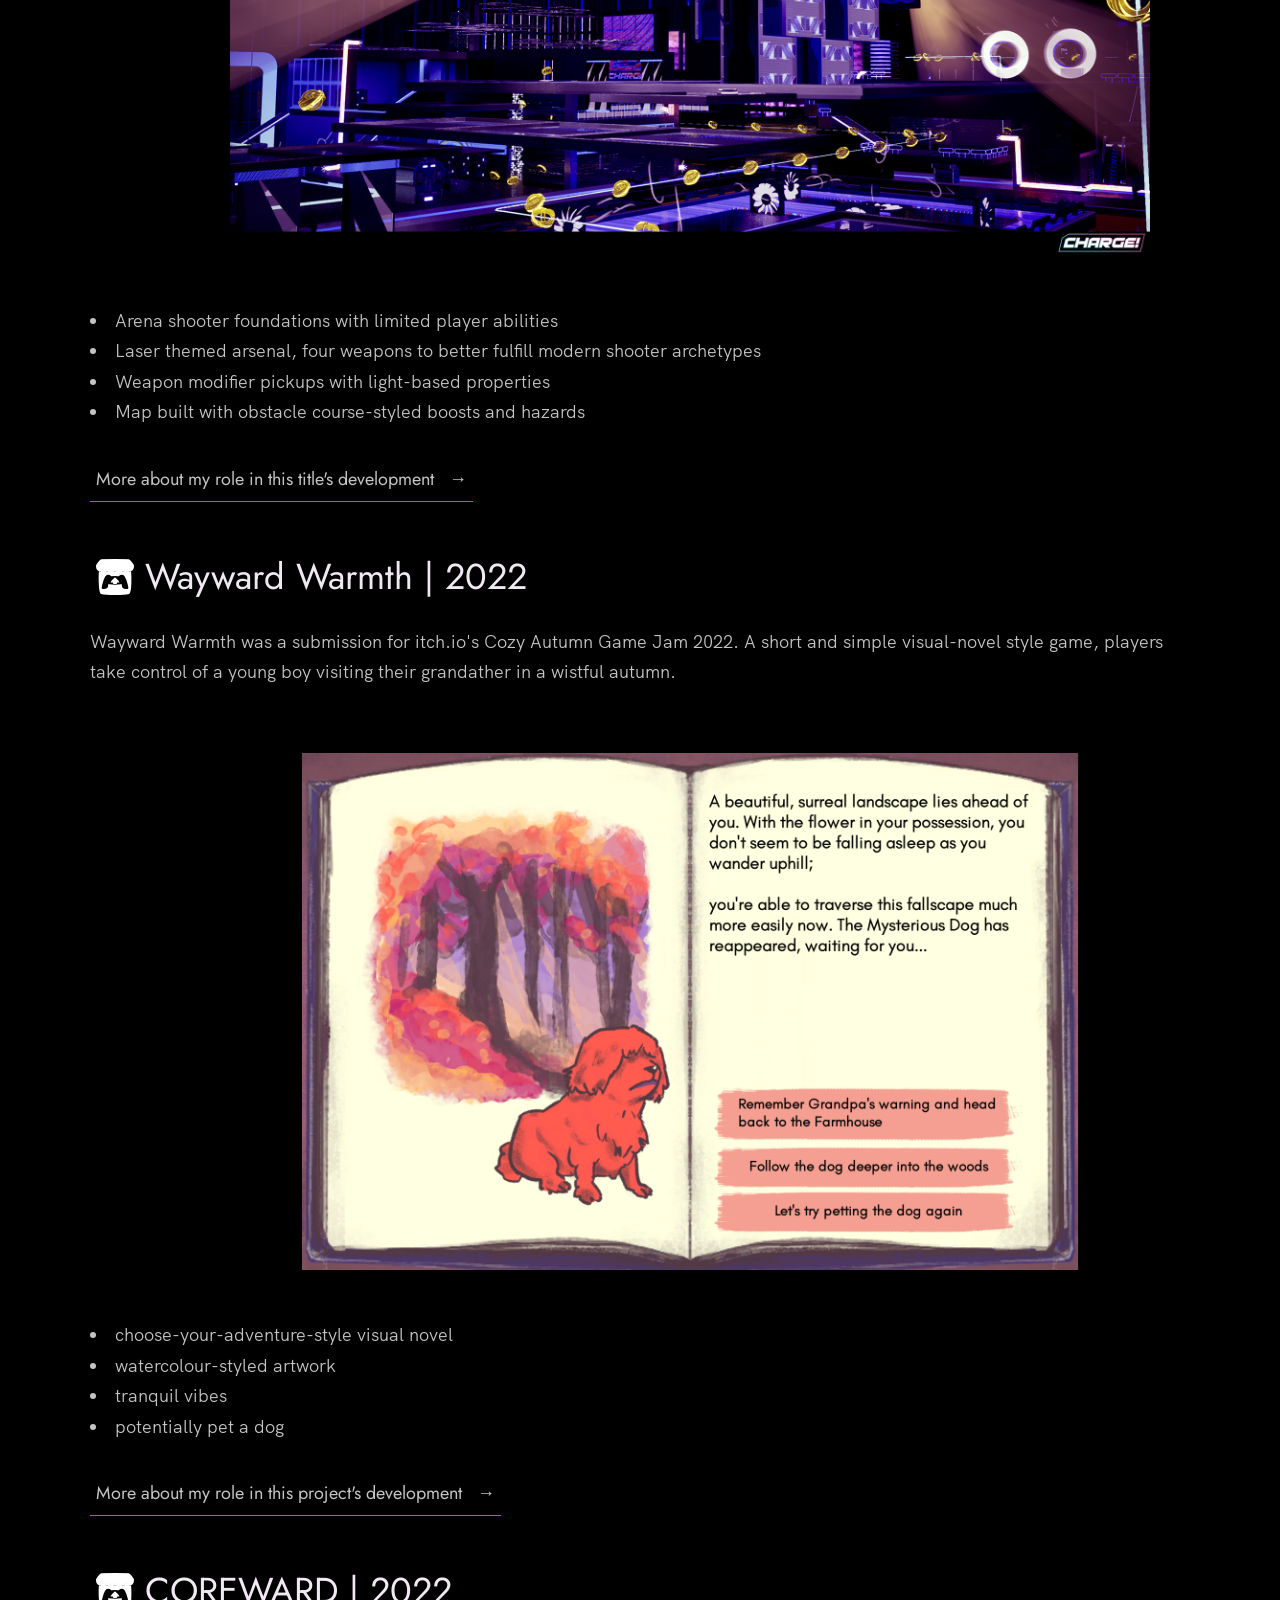
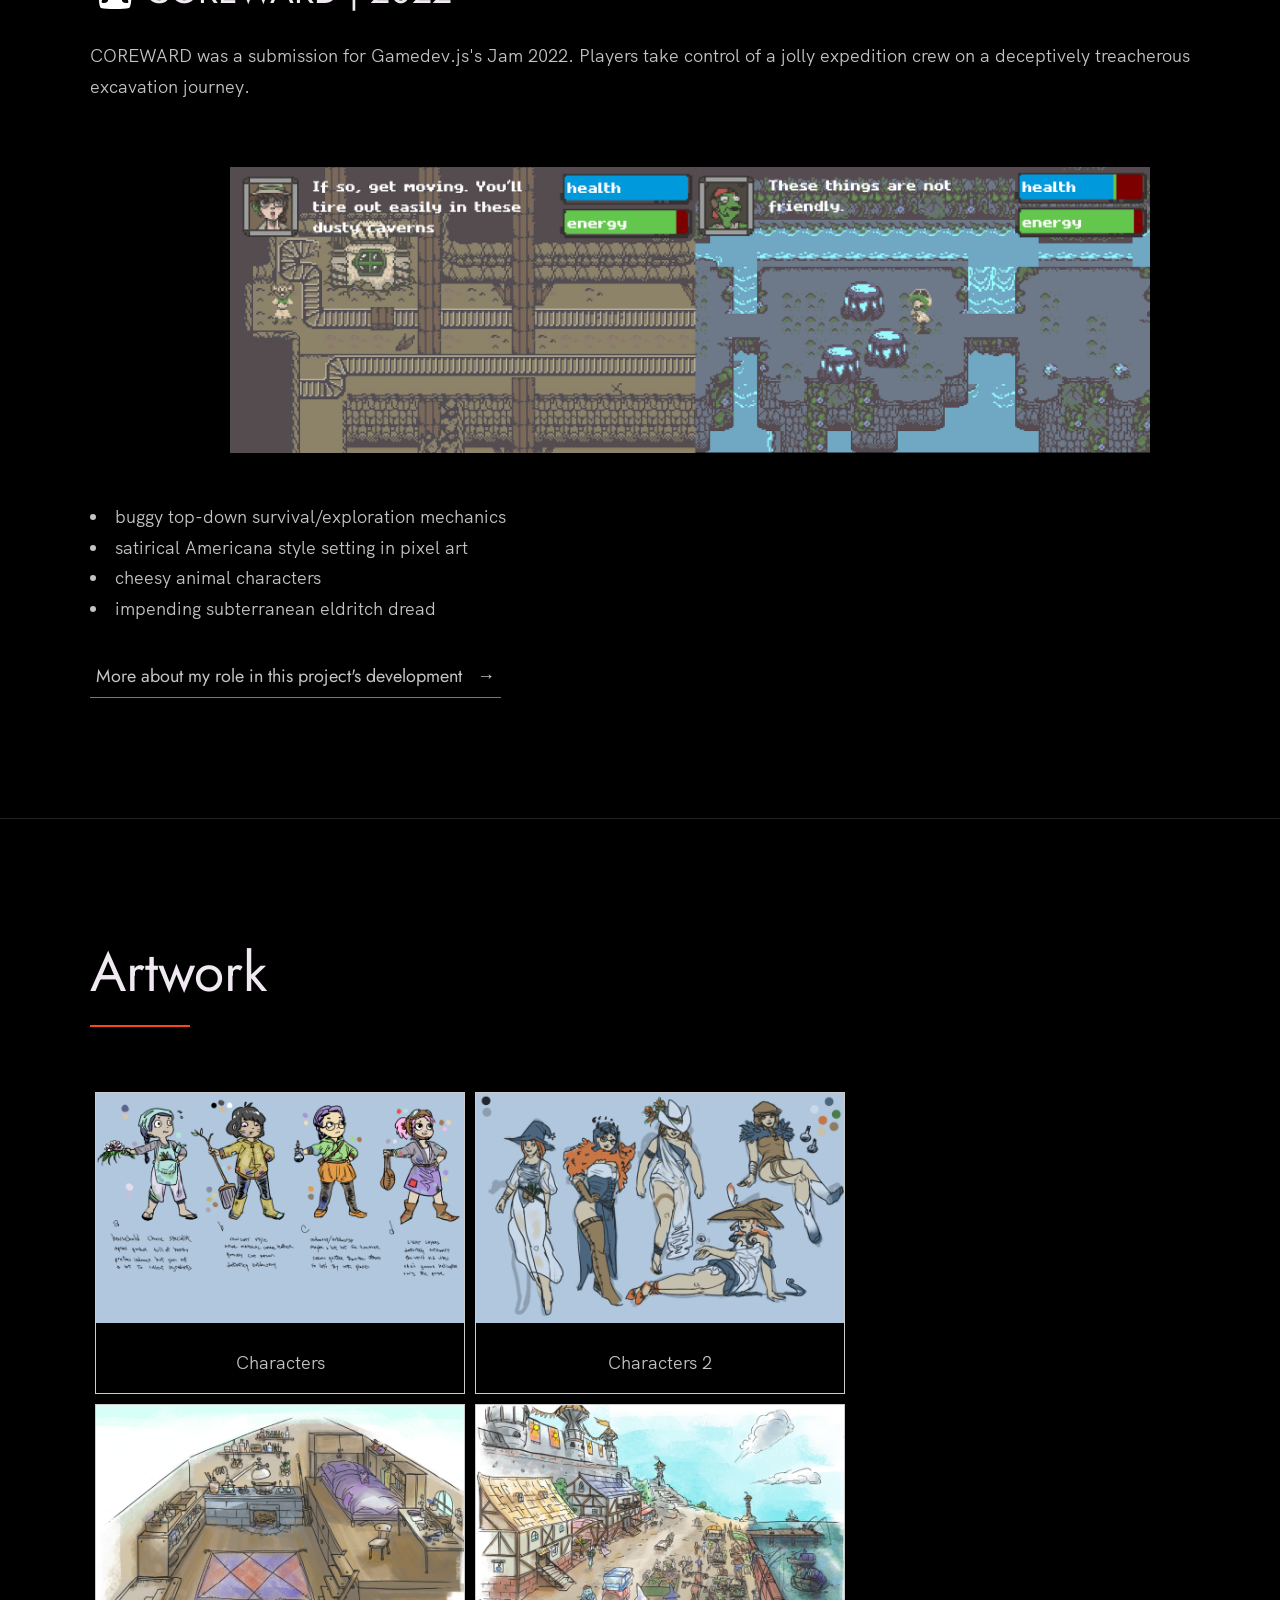
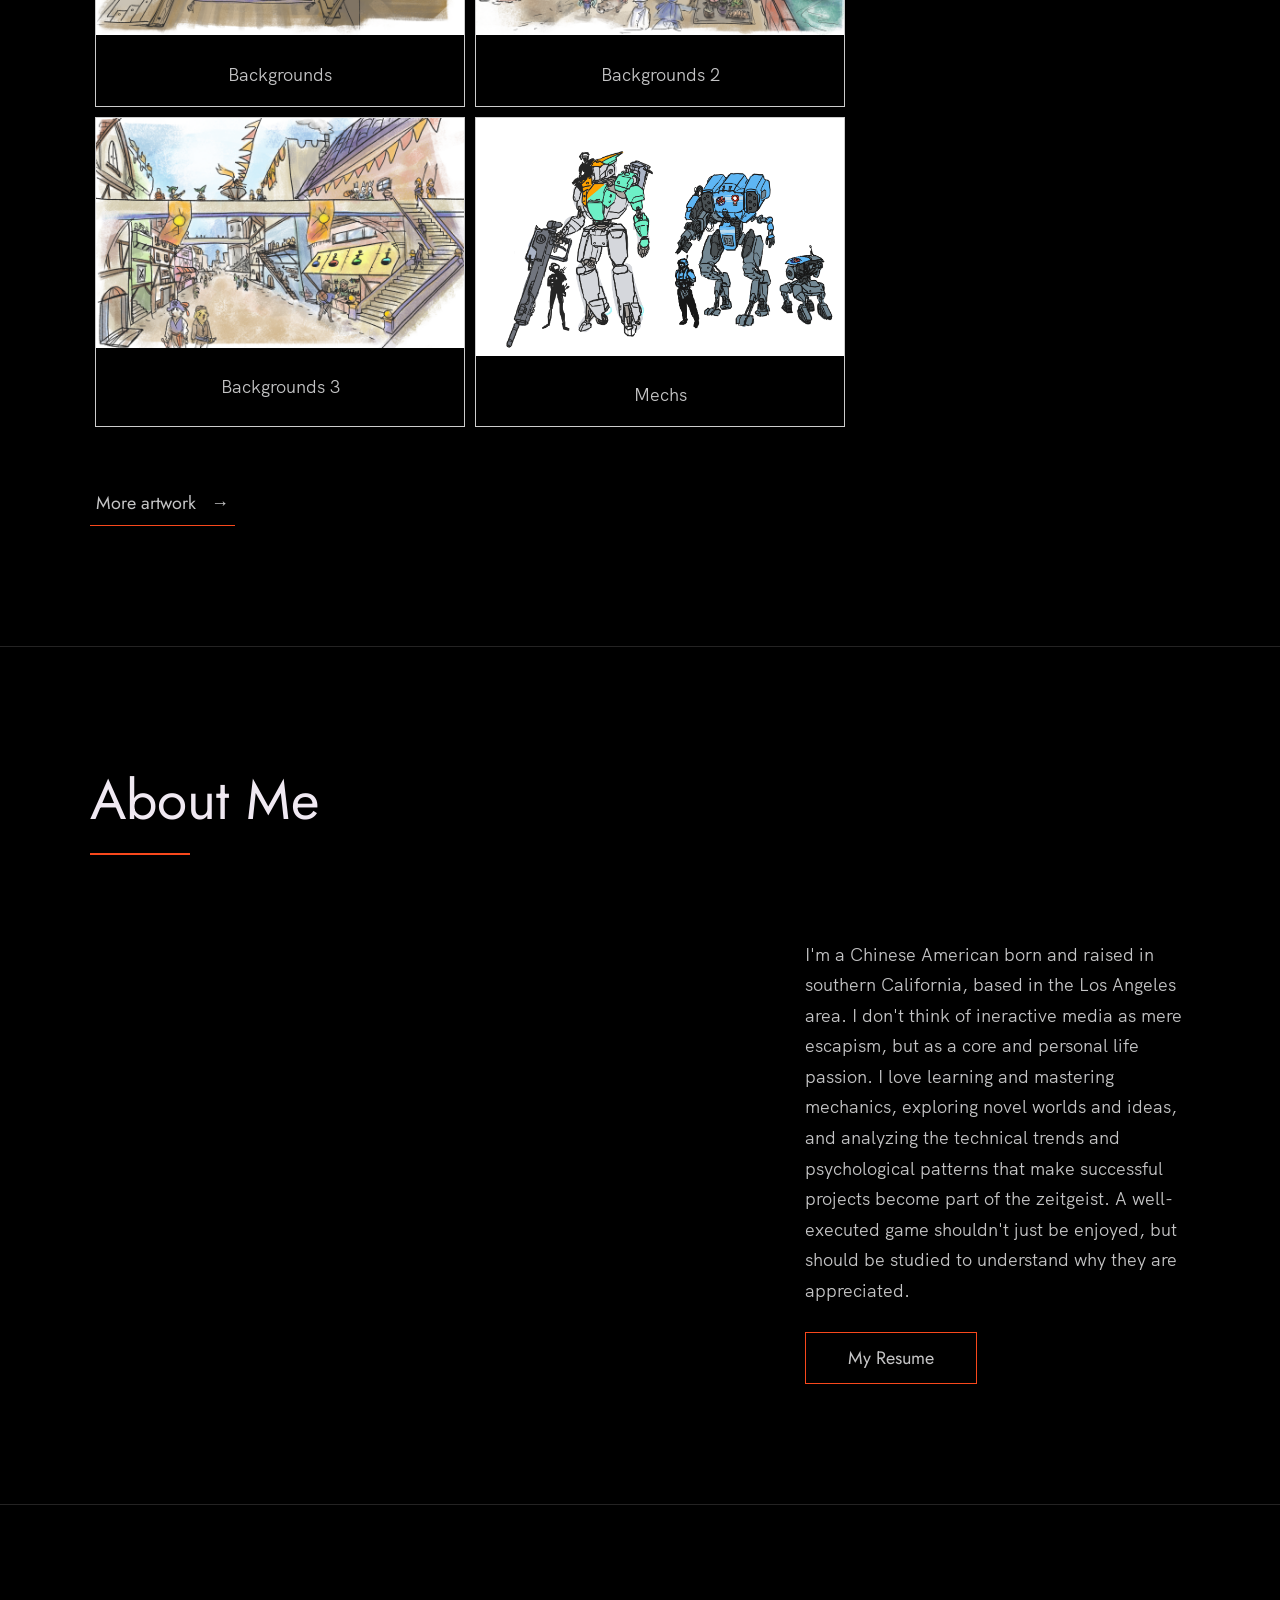
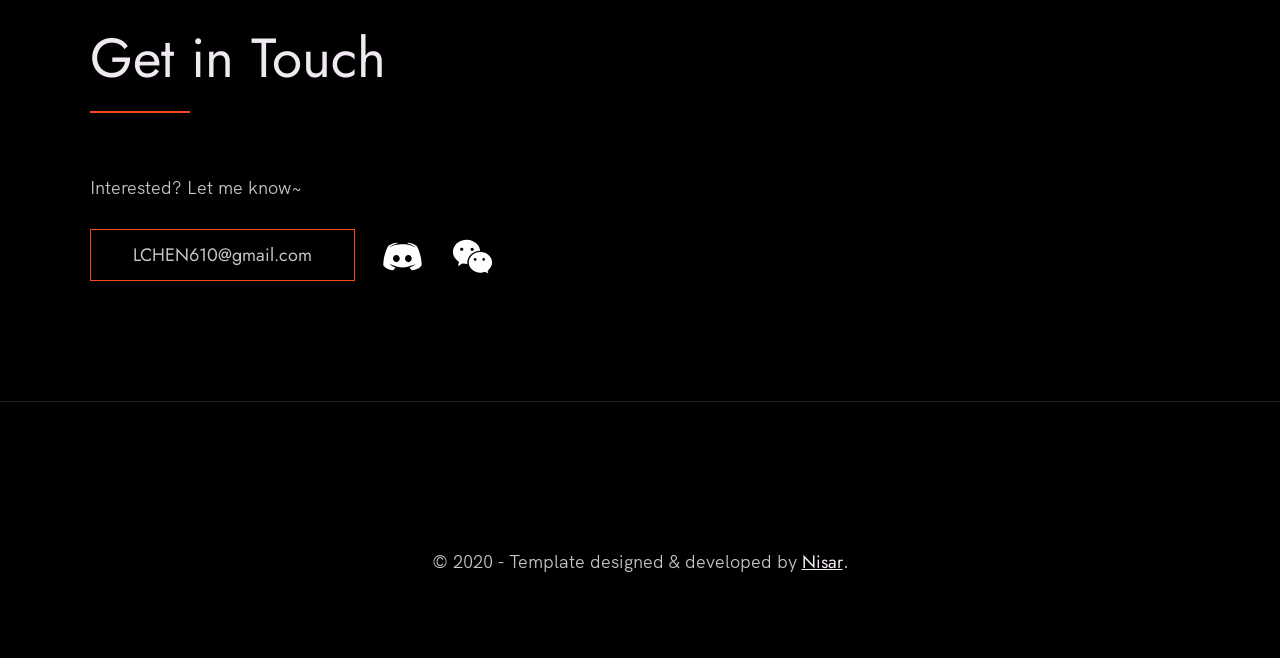
==== commit 8ca0023c: "gallery adjustments added gallery class fixes to css, adjusted gallery layout, added link to rest of" ====
--- a/index.html
+++ b/index.html
@@ -16,7 +16,7 @@
 
   <!-- Put your site title here -->
   <title>
-    Leon Ru-Liang Chen | A Game Designer based in Los Angeles, California
+    Leon Ru-Liang Chen | Designs
   </title>
 
   <meta name="description" content="Add small description of yourslef.">
@@ -51,7 +51,7 @@
           <span>Leon Ru-Liang Chen</span>
         </h1>
         <!-- Put a small paragraph about yourself -->
-        <p>An adaptive designer passionate about interactive art, immersive gameplay, and understanding player experiences.</p>
+        <p>An adaptive designer passionate about immersive aesthetics, interactive gameplay, and understanding player experiences.</p>
         <a href="#contact" class="btn btn--orange">Contact</a>
       </div>
     </div>
@@ -94,8 +94,8 @@
                             Laser themed arsenal, four weapons to better
                             fulfill modern shooter archetypes
                         </li>
-                        <li>Weapon moidfier pickups with light-based properties</li>
-                        <li>Map built with obstacle course styled boosts and hazards</li>
+                        <li>Weapon modifier pickups with light-based properties</li>
+                        <li>Map built with obstacle course-styled boosts and hazards</li>
                     </ul>
 
                     <div class="project__links">
@@ -130,7 +130,7 @@
                     </div>
 
                     <ul class="project__list">
-                        <li>simple click-through visual novel</li>
+                        <li>choose-your-adventure-style visual novel</li>
                         <li>watercolour-styled artwork</li>
                         <li>tranquil vibes</li>
                         <li>potentially pet a dog</li>
@@ -159,14 +159,14 @@
                         <a href="https://chrisashtear.itch.io/coreward" class="icon-btn" target="_blank">
                             <img src="./images/itchio.svg" class="icon-btn__img" alt="Itch.io Page" >
                         </a>
-                        Coreward | 2022
+                        COREWARD | 2022
 
 
                     </h3>
 
                     <p>
                         COREWARD was a submission for Gamedev.js's Jam 2022.
-                        Players take control of an Americana era-styled expedition
+                        Players take control of a jolly expedition
                         crew on a deceptively treacherous excavation journey.
                     </p>
 
@@ -200,92 +200,70 @@
 
 
     <section class="gallery" id="gallery">
-            <style>
-                div.gallery {
-                    display: flex;
-                    flex-wrap: wrap;
-                    justify-content: flex-start;
-                }
-
-                div.gallery-item {
-                    margin: 5px;
-                    border: 1px solid #ccc;
-                    width: 300px;
-                }
-
-                    div.gallery-item:hover {
-                        border: 1px solid #777;
-                    }
-
-                    div.gallery-item img {
-                        width: 100%;
-                        height: auto;
-                    }
-
-                    div.gallery-item div.desc {
-                        padding: 15px;
-                        text-align: center;
-                    }
-            </style>
-
-
-
+        <div class="row">
             <h2>Artwork</h2>
-
-            <div class="gallery">
-
-                <div class="gallery-item">
-                    <a target="_blank" href="Characters.png">
-                        <img src="./images/Characters.png" alt="Characters" width="600" height="400">
-                    </a>
-                    <div class="desc">Characters</div>
-                </div>
-
-                <div class="gallery-item">
-                    <a target="_blank" href="Characters_2.png">
-                        <img src="./images/Characters_2.png" alt="Characters 2" width="600" height="400">
-                    </a>
-                    <div class="desc">Characters 2</div>
-                </div>
-
-                <div class="gallery-item">
-                    <a target="_blank" href="Backgrounds.png">
-                        <img src="./images/Backgrounds.png" alt="Backgrounds" width="600" height="400">
-                    </a>
-                    <div class="desc">Backgrounds</div>
-                </div>
-
-                <div class="gallery-item">
-                    <a target="_blank" href="Backgrounds_2.png">
-                        <img src="./images/Backgrounds_2.png" alt="Backgrounds 2" width="600" height="400">
-                    </a>
-                    <div class="desc">Backgrounds 2</div>
-                </div>
-
-                <div class="gallery-item">
-                    <a target="_blank" href="Backgrounds_3.png">
-                        <img src="./images/Backgrounds_3.png" alt="Backgrounds 3" width="600" height="400">
-                    </a>
-                    <div class="desc">Backgrounds 3</div>
-                </div>
-
-                <div class="gallery-item">
-                    <a target="_blank" href="Mechs.png">
-                        <img src="./images/Mechs.png" alt="Mechs" width="600" height="200">
-                    </a>
-                    <div class="desc">Mechs</div>
-                </div>
-
-                <div class="gallery-item">
-                    <a target="_blank" href="Mechs_2.png">
-                        <img src="./images/Mechs_2.png" alt="Mechs" width="600" height="200">
-                    </a>
-                    <div class="desc">Mechs 2</div>
-                </div>
-
-            </div>
-
-        </section>
+            <div class="project__box">
+
+
+                <div class="gallery">
+
+                    <div class="gallery-item">
+                        <a target="_blank" href="Characters.png">
+                            <img src="./images/Characters.png" alt="Characters" >
+                        </a>
+                        <div class="desc">Characters</div>
+                    </div>
+
+                    <div class="gallery-item">
+                        <a target="_blank" href="Characters_2.png">
+                            <img src="./images/Characters_2.png" alt="Characters 2" ">
+                        </a>
+                        <div class="desc">Characters 2</div>
+                    </div>
+
+                    <div class="gallery-item">
+                        <a target="_blank" href="Backgrounds.png">
+                            <img src="./images/Backgrounds.png" alt="Backgrounds" >
+                        </a>
+                        <div class="desc">Backgrounds</div>
+                    </div>
+
+                    <div class="gallery-item">
+                        <a target="_blank" href="Backgrounds_2.png">
+                            <img src="./images/Backgrounds_2.png" alt="Backgrounds 2" >
+                        </a>
+                        <div class="desc">Backgrounds 2</div>
+                    </div>
+
+                    <div class="gallery-item">
+                        <a target="_blank" href="Backgrounds_3.png">
+                            <img src="./images/Backgrounds_3.png" alt="Backgrounds 3" >
+                        </a>
+                        <div class="desc">Backgrounds 3</div>
+                    </div>
+
+                    <div class="gallery-item">
+                        <a target="_blank" href="Mechs.png">
+                            <img src="./images/Mechs.png" alt="Mechs" >
+                        </a>
+                        <div class="desc">Mechs</div>
+                    </div>
+
+
+                </div>
+
+
+
+            </div>
+
+            <div class="project__links">
+                <a href="gallery.html" target="_blank" class="link__text">
+                    More artwork <span>&rarr;</span>
+                </a>
+
+            </div>
+        </div>
+    </section>
 
         <!-- ***** About ***** -->
 
--- a/style.css
+++ b/style.css
@@ -415,6 +415,28 @@
     font-size: var(--font-size-normal);
 }
 
+.project-header {
+    background: linear-gradient(rgba(0,0,0, .1), rgba(0,0,0, .4)), var(--header-image);
+    height: 60vh;
+    background-size: cover;
+    background-position: center;
+    background-attachment: fixed;
+    font-size: var(--font-size-normal);
+}
+
+
+.project--header__text {
+    position: absolute;
+    top: 50%;
+    display: flex;
+    justify-content: center;
+    text-align: center;
+    align-items: center; /* Vertical centering */
+    height: 200px;
+}
+
+
+
 .header__text {
     position: absolute;
     top: 50%;
@@ -455,7 +477,7 @@
 }
 
 .project__box:not(:last-child) {
-    margin-bottom: 25rem;
+    margin-bottom: 5rem;
 }
 
 @media(max-width: 500px) {
@@ -517,6 +539,7 @@
     display: inline-block; /* ensures proper box model */
     transition: opacity 0.2s ease;
     gap: 1.5rem;
+    margin-left: 2rem;
 }
 
 .soc-icon:hover .soc-icon__img {
@@ -538,6 +561,7 @@
 
 .project__image-box {
     margin-bottom: var(--gutter-normal);
+    padding: 4rem;
 }
 
 @media(min-width: 901px) {
@@ -554,36 +578,80 @@
 }
 
 /* --------------------------------------- */
-/* ----- gallery ----- */
-/* --------------------------------------- */
-
-.gallery__logos {
-    display: flex;
-    justify-content: space-between;
-    filter: invert(100%) grayscale(100%) opacity(.8);
-}
-
-.gallery__logo {
-    height: 6.5rem;
-    max-width: 18rem;
-}
-
-@media(max-width: 120rem) {
-    .gallery__logos {
-        overflow-x: scroll;
-        padding: var(--gutter-normal);
-    }
-
-    .gallery__logo:not(:last-of-type) {
-        margin-right: var(--gutter-medium);
-    }
-}
-
-/* --------------------------------------- */
-/* ----- About ----- */
-/* --------------------------------------- */
-
-.about__content {
+/* ----- Gallery ----- */
+/* --------------------------------------- */
+
+.gallery {
+    display: flex;
+    flex-wrap: wrap;
+    justify-content: flex-start;
+    
+}
+
+.gallery-item {
+    margin: 5px;
+    border: 1px solid #ccc;
+    width: 37rem;
+}
+
+.gallery-item:hover {
+    border: 1px solid #777;
+}
+
+.gallery-item img {
+    width: 100%;
+    height: auto;
+}
+
+.gallery-item div.desc {
+        padding: 15px;
+        text-align: center;
+    }
+
+/* --------------------------------------- */
+/* ----- Portfolio Slides ----- */
+/* --------------------------------------- */
+
+
+
+
+/* Container for horizontal scrolling */
+
+
+.port-slider {
+    max-width: 1200px; /* comfortable reading width */
+    margin: 0 auto; /* centers the whole block horizontally */
+    display: flex;
+    flex-direction: column; /* stacks images vertically */
+    align-items: center; /* centers each image inside the column */
+    gap: 1.5rem; /* space between images */
+}
+
+/* Each image */
+.port-page {
+    max-width: 150%; /* scales down to fit container */
+    height: auto; /* keeps aspect ratio */
+    display: block; /* removes extra inline spacing */
+}
+
+
+    /* Optional: on larger screens, limit max width */
+@media (min-width: 1200px) {
+    .port-page {
+        max-width: 800px; /* comfortable reading width */
+    }
+
+    .port-slider-wrapper {
+        max-width: 1000px;
+        margin: 0 auto;
+    }
+}
+
+    /* --------------------------------------- */
+    /* ----- About ----- */
+    /* --------------------------------------- */
+
+    .about__content {
     display: flex;
     flex-direction: row-reverse;
     align-items: center;
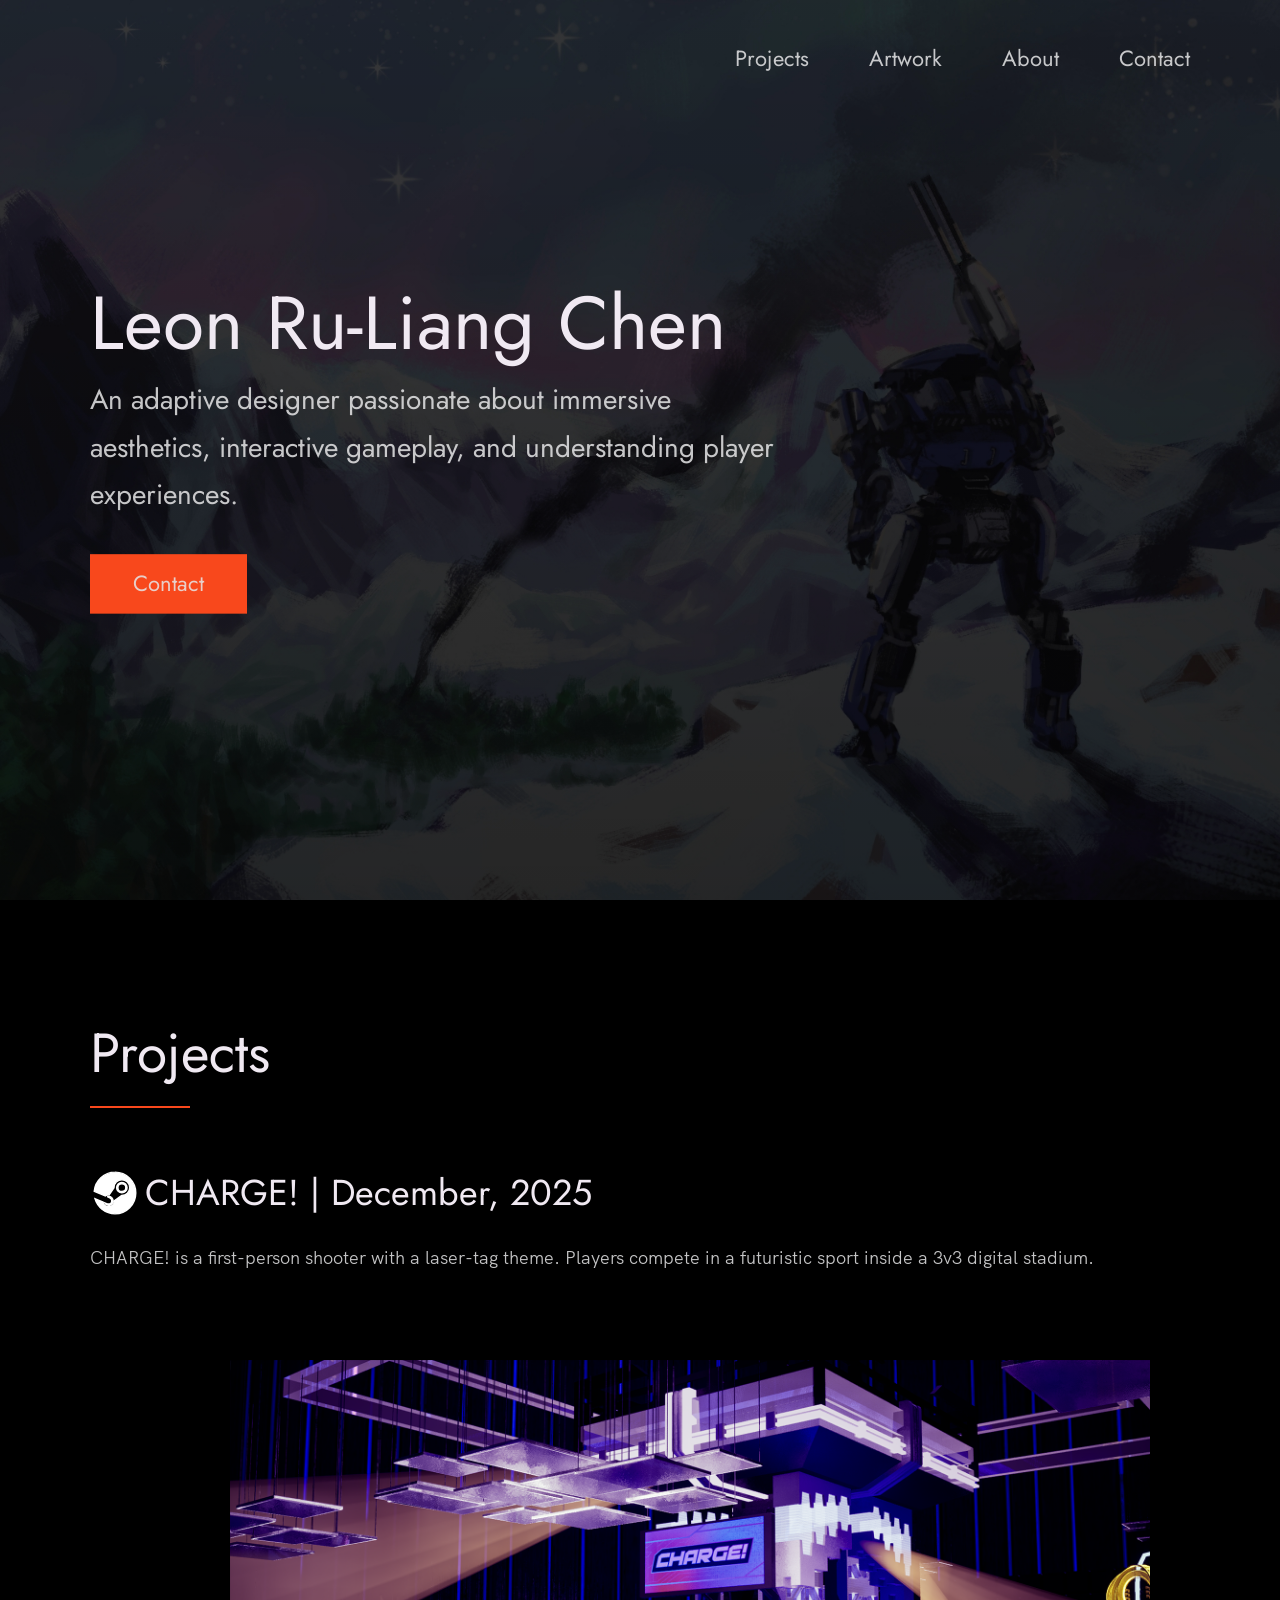
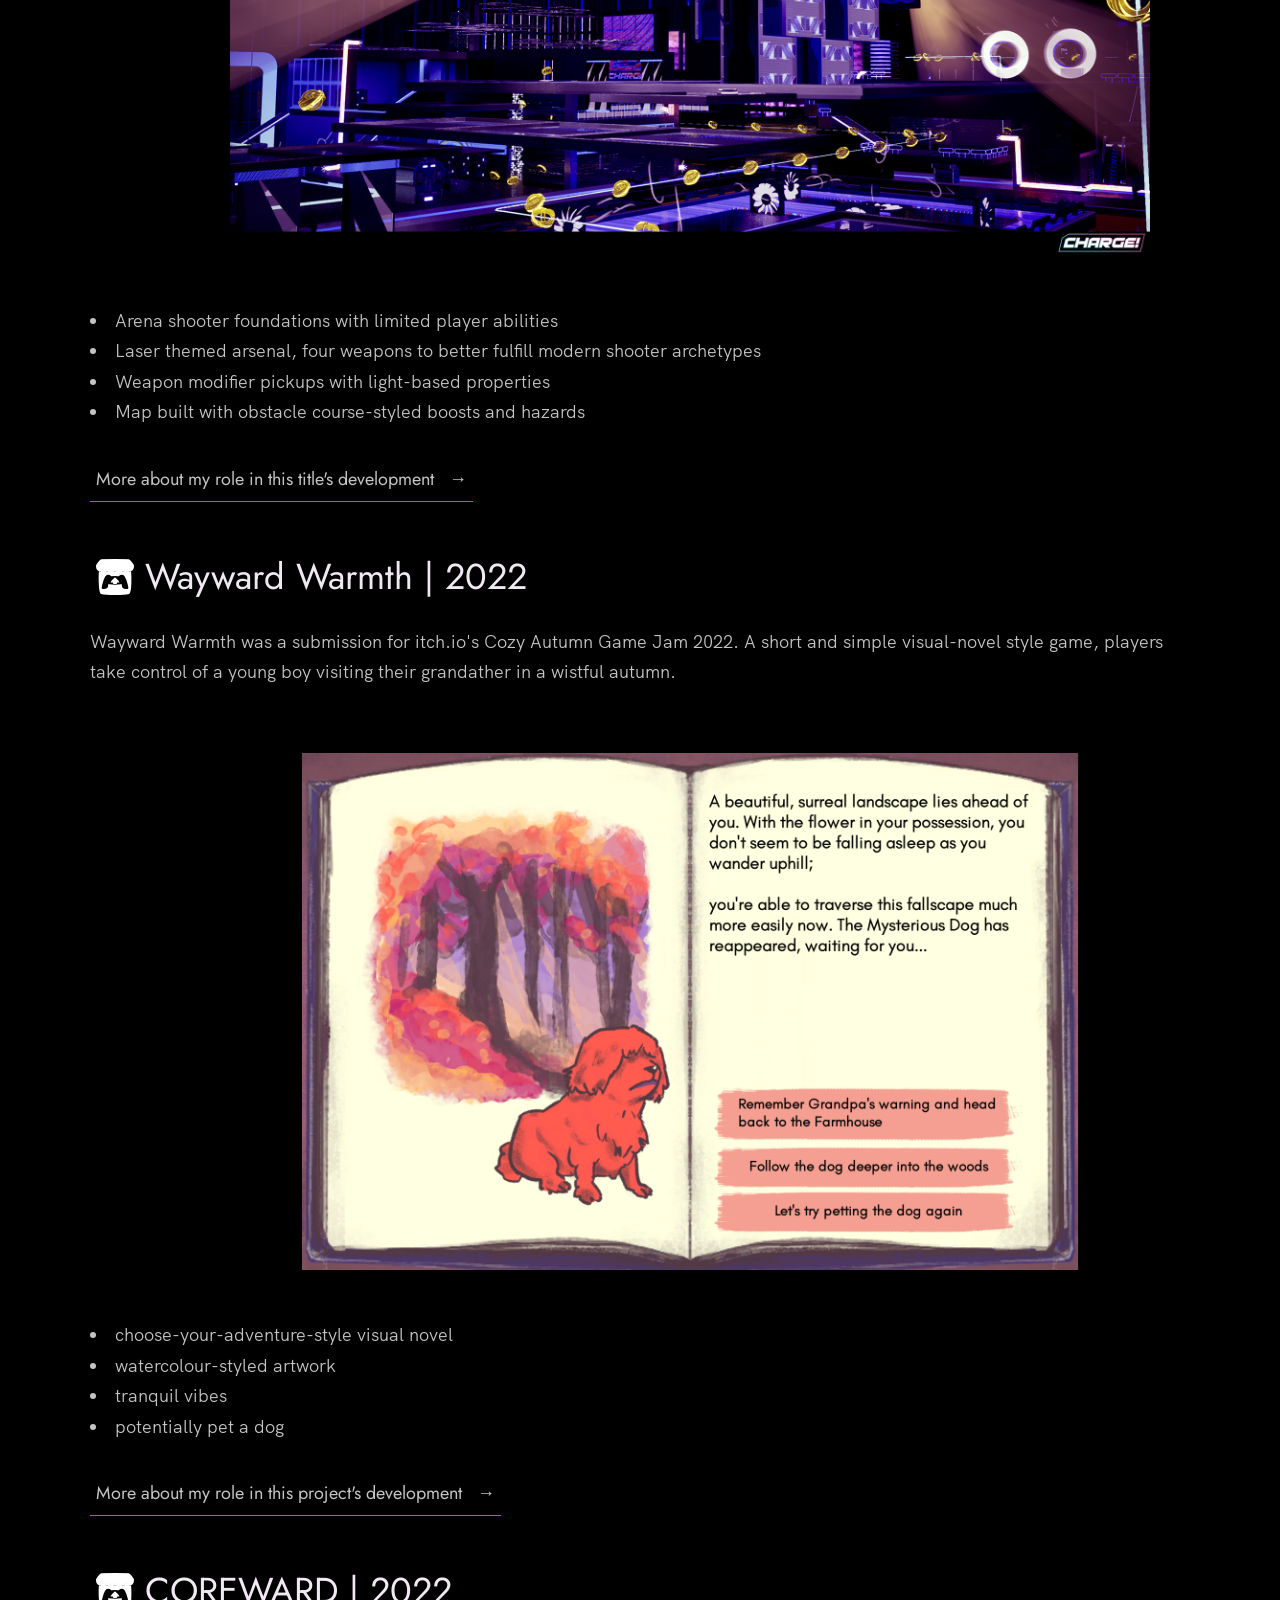
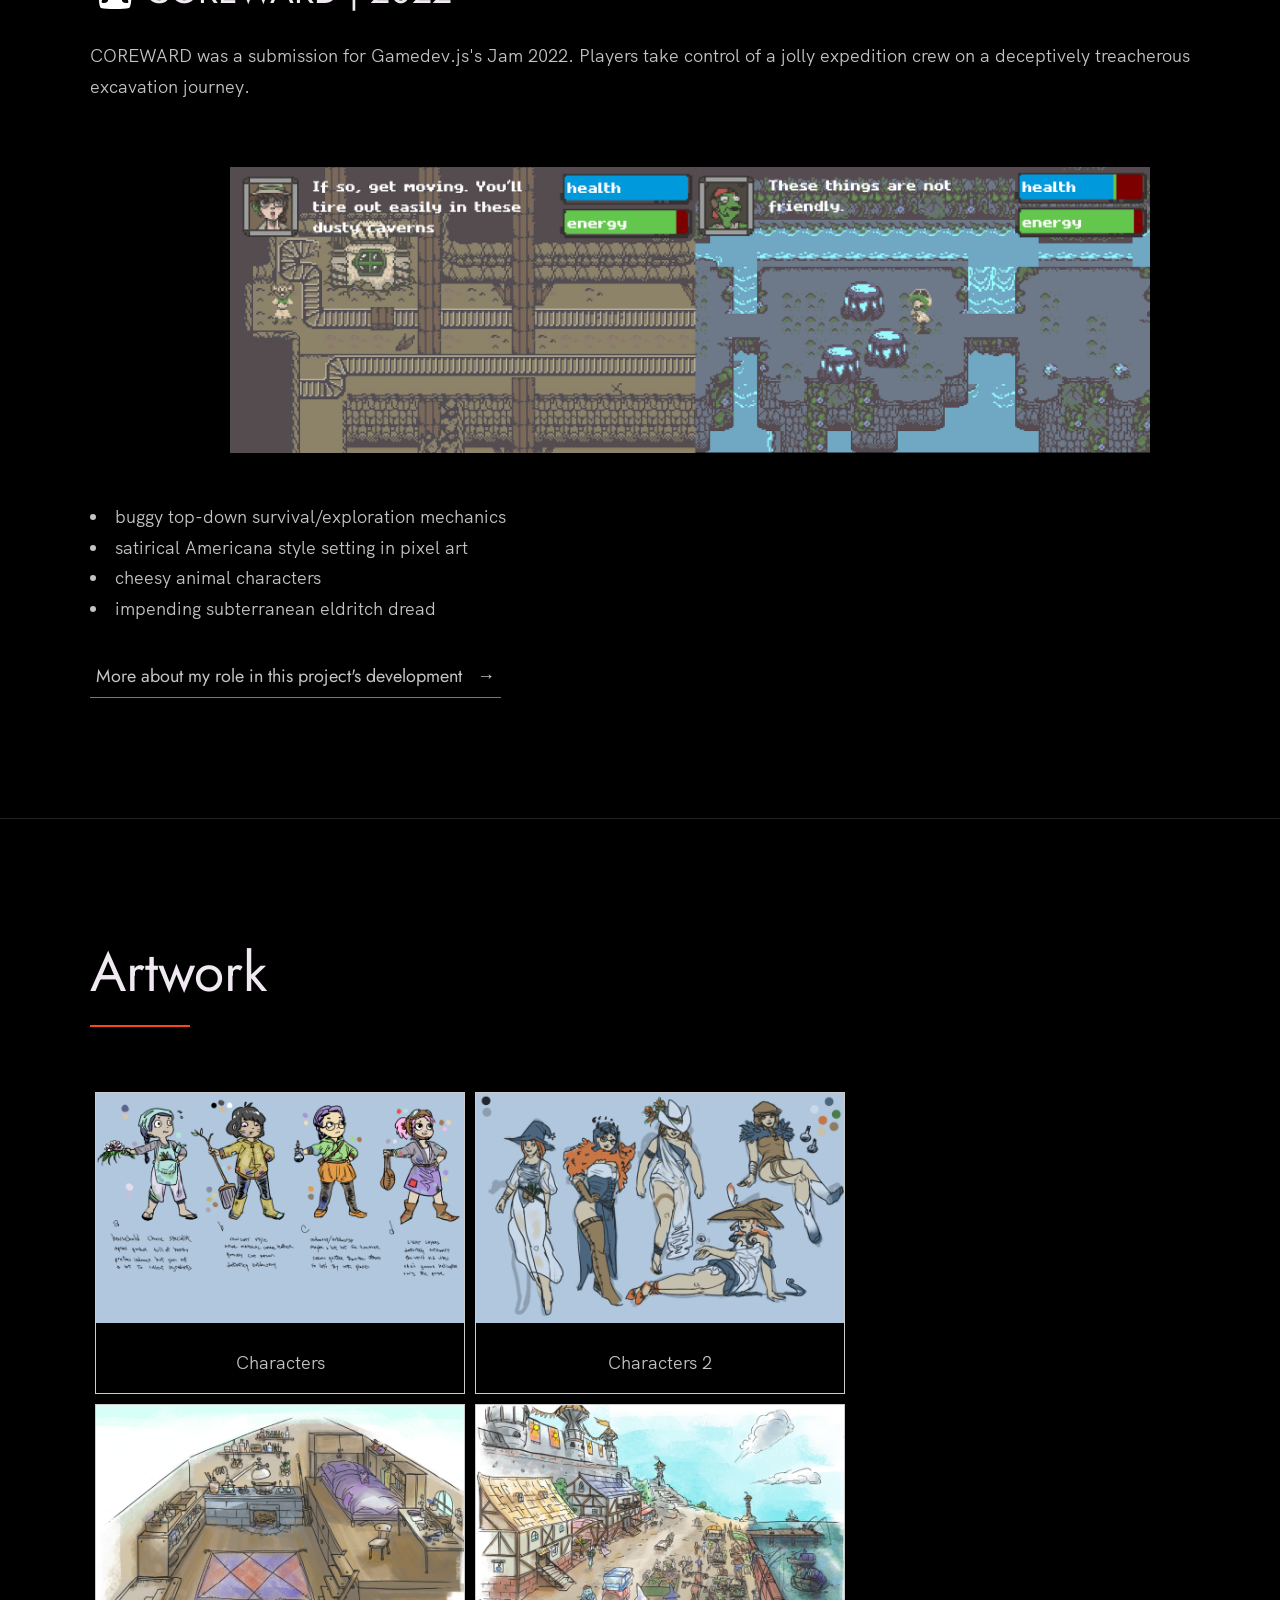
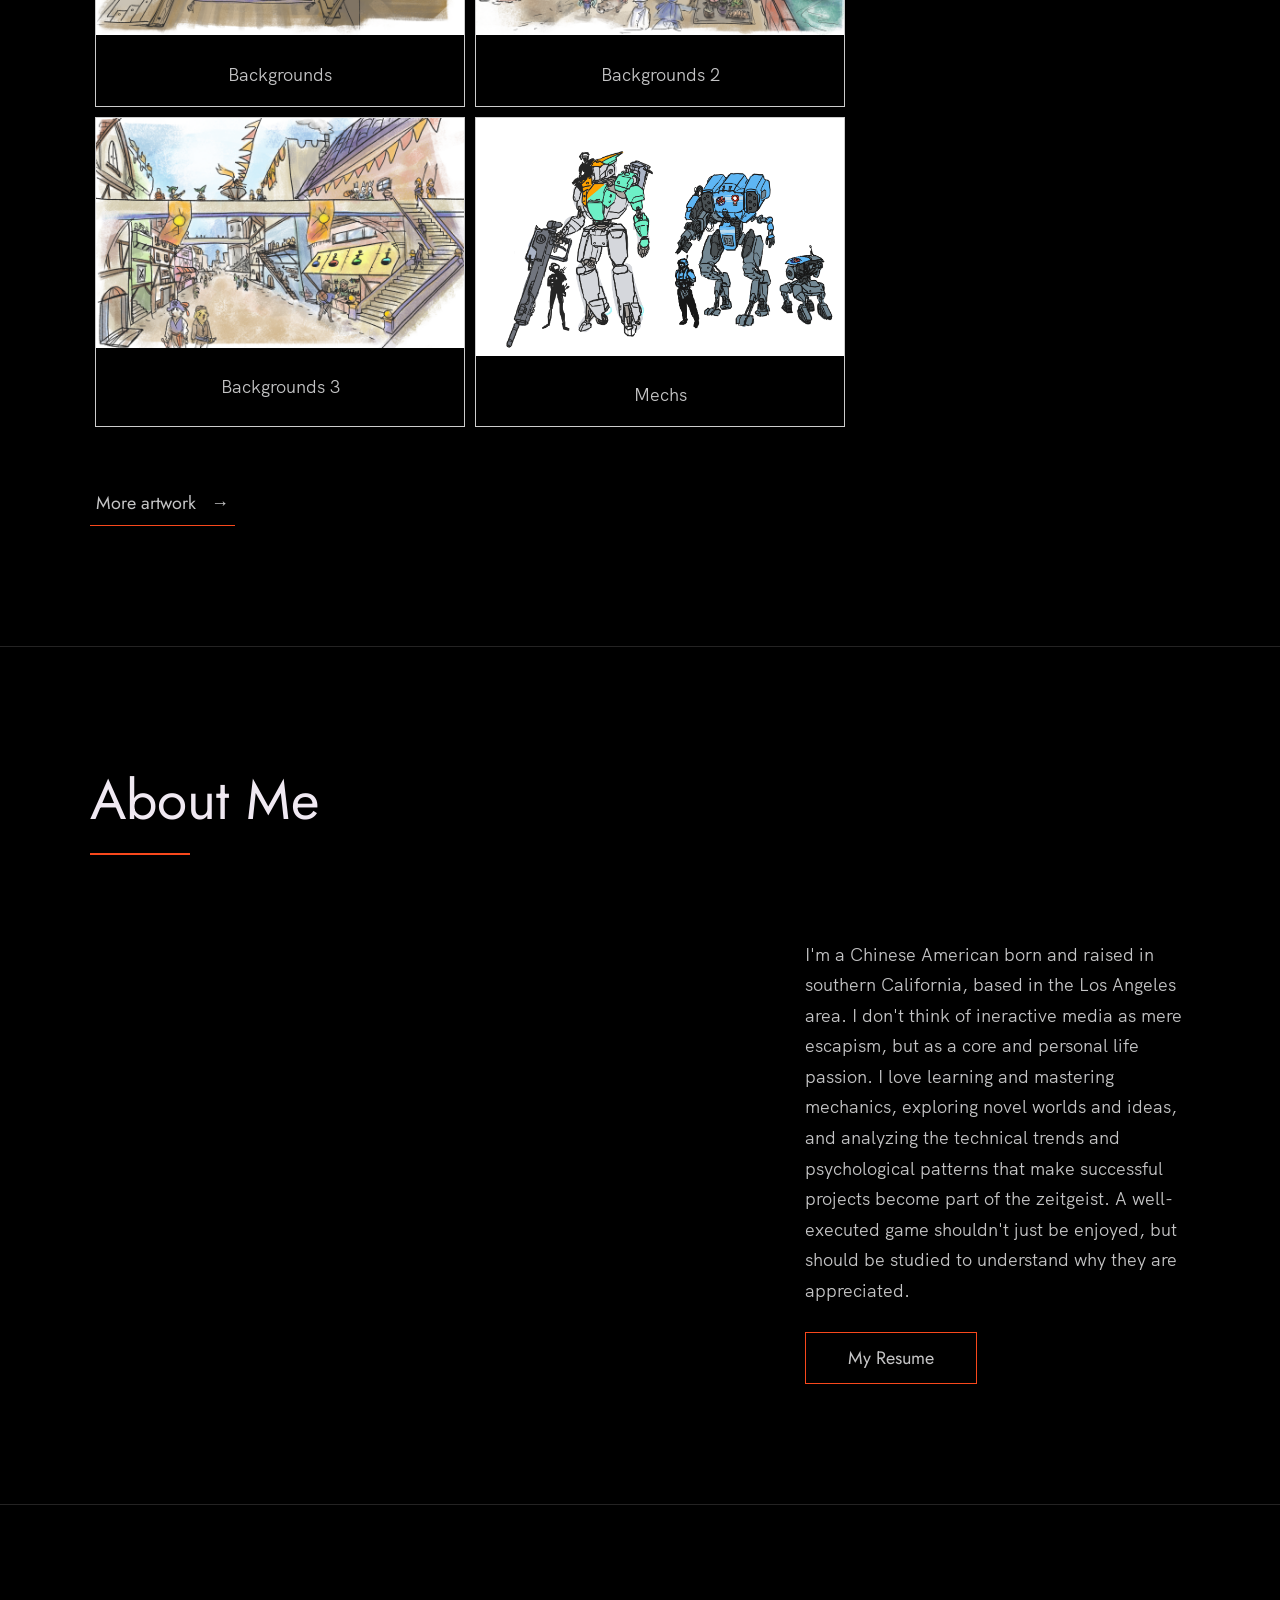
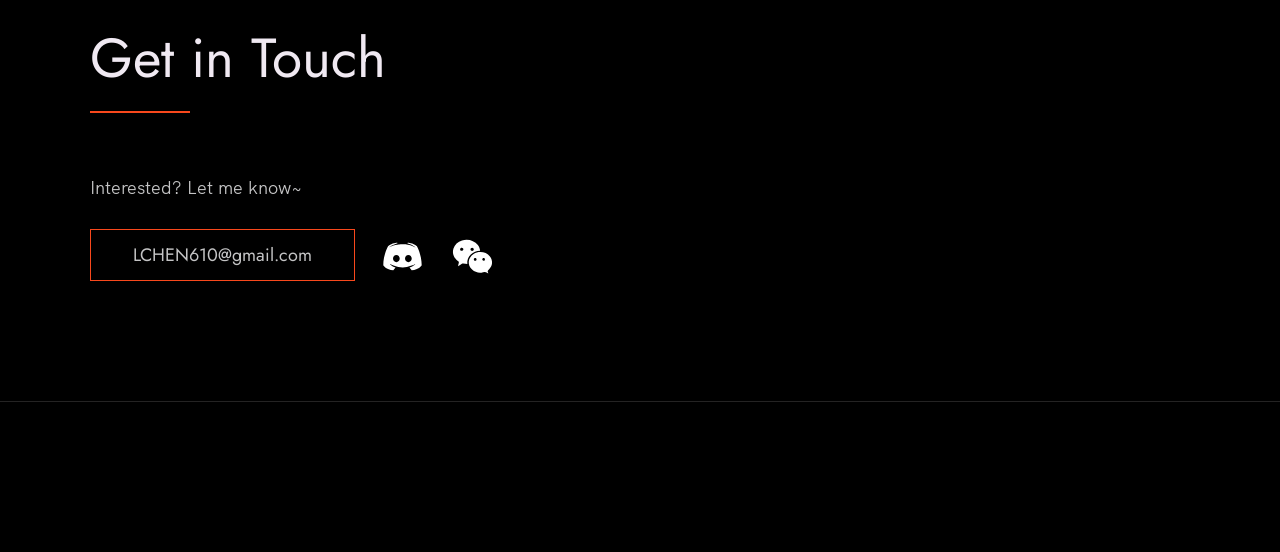
==== commit ccbc2978: "Update index.html" ====
--- a/index.html
+++ b/index.html
@@ -337,17 +337,6 @@
 
 
 </ul>
-
-      <!-- If you give me some credit by keeping the below paragraph, will be huge for me 😊 Thanks. -->
-      <p>
-        &copy; 2020 - Template designed & developed by <a href="https://nisar.dev" class="link">Nisar</a>.
-      </p>
-      <div class="footer__github-buttons">
-        <iframe
-          src="https://ghbtns.com/github-btn.html?user=nisarhassan12&repo=portfolio-template&type=watch&count=true"
-          frameborder="0" scrolling="0" width="170" height="20" title="Watch Portfolio Template on GitHub">
-        </iframe>
-      </div>
     </div>
   </footer>
 
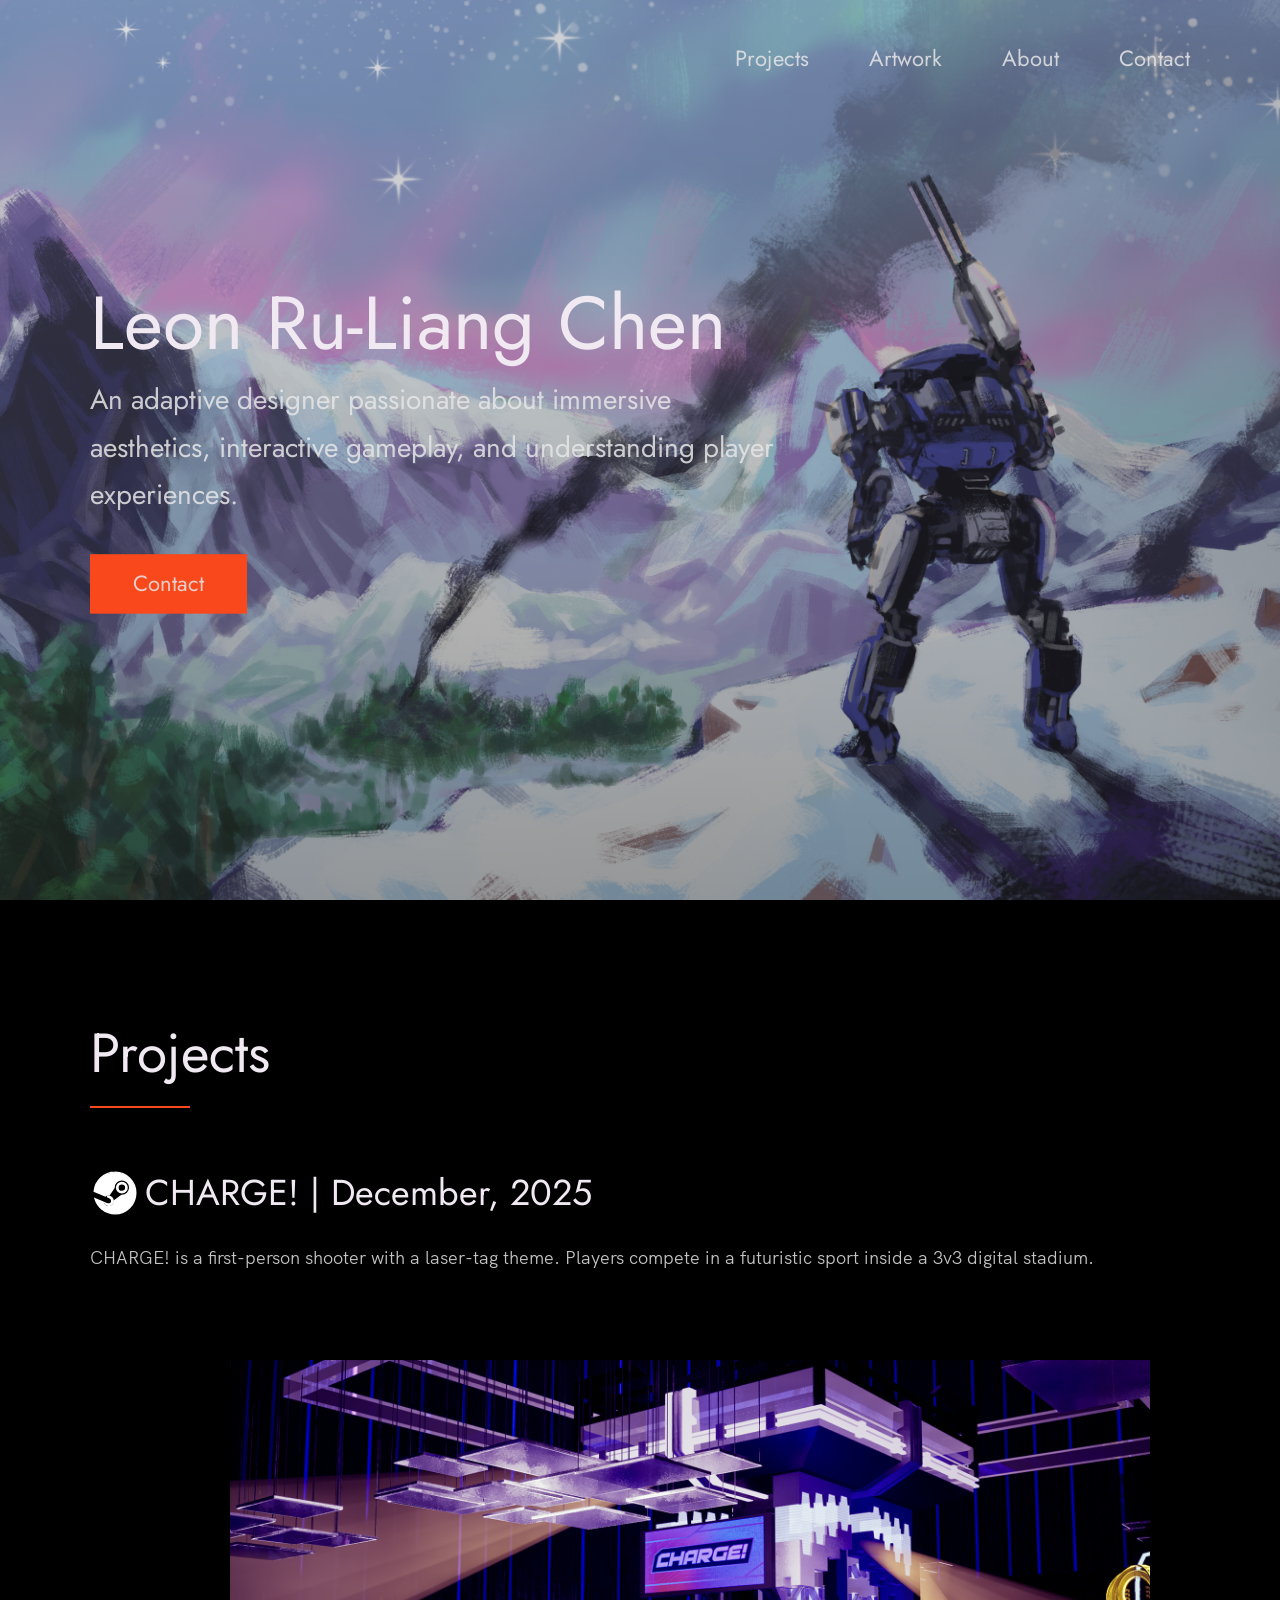
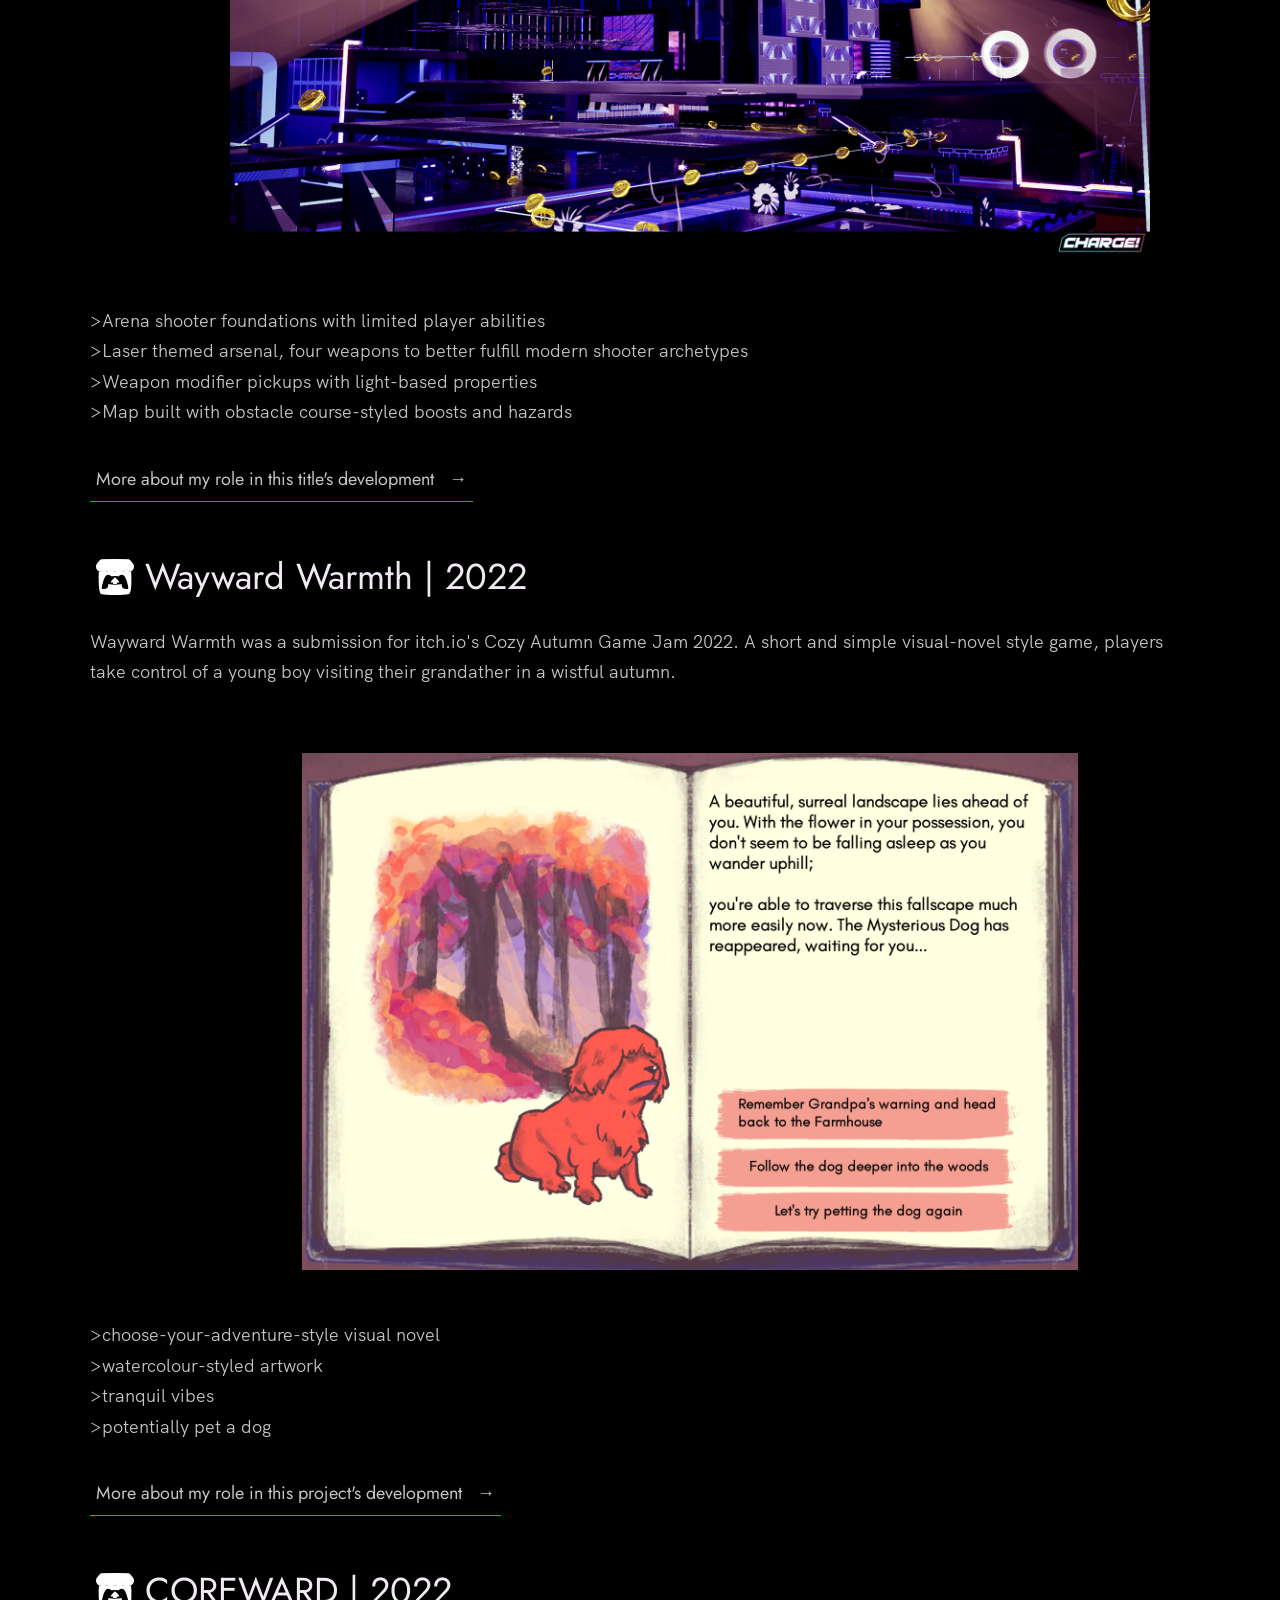
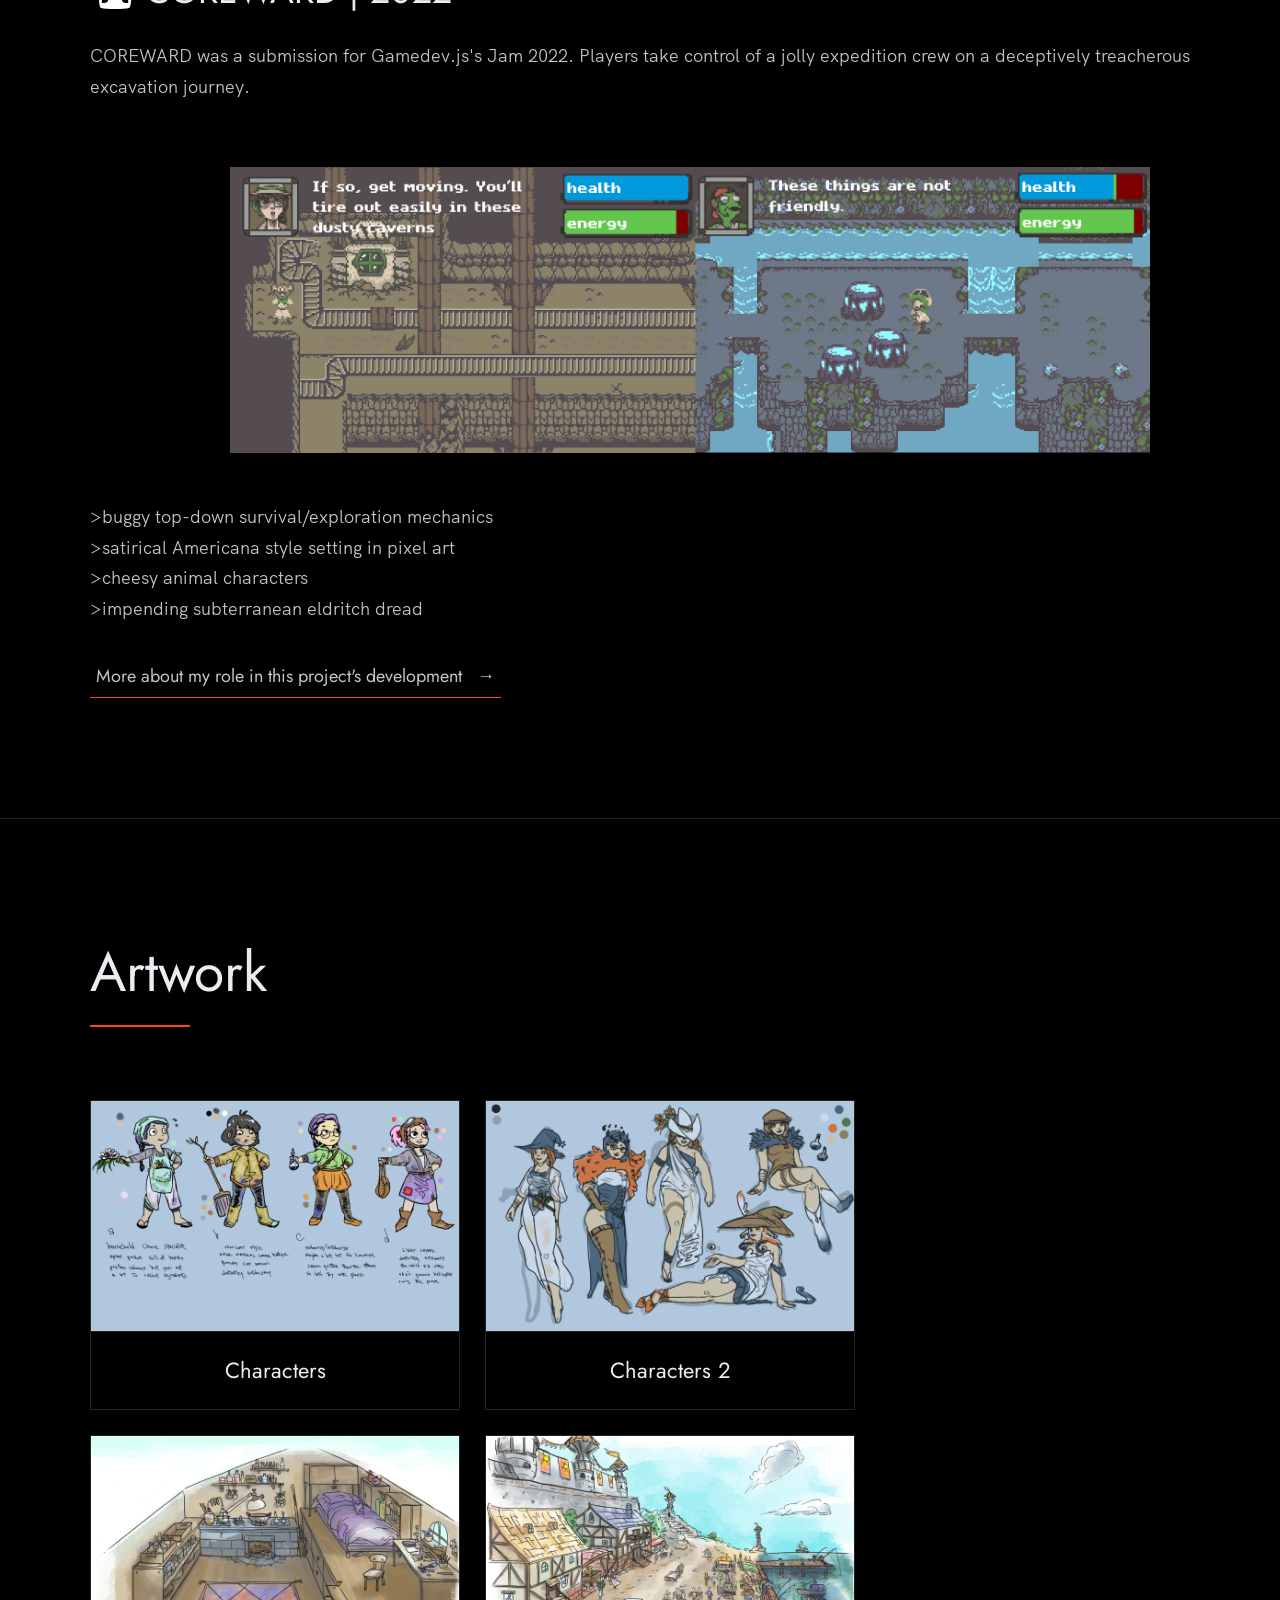
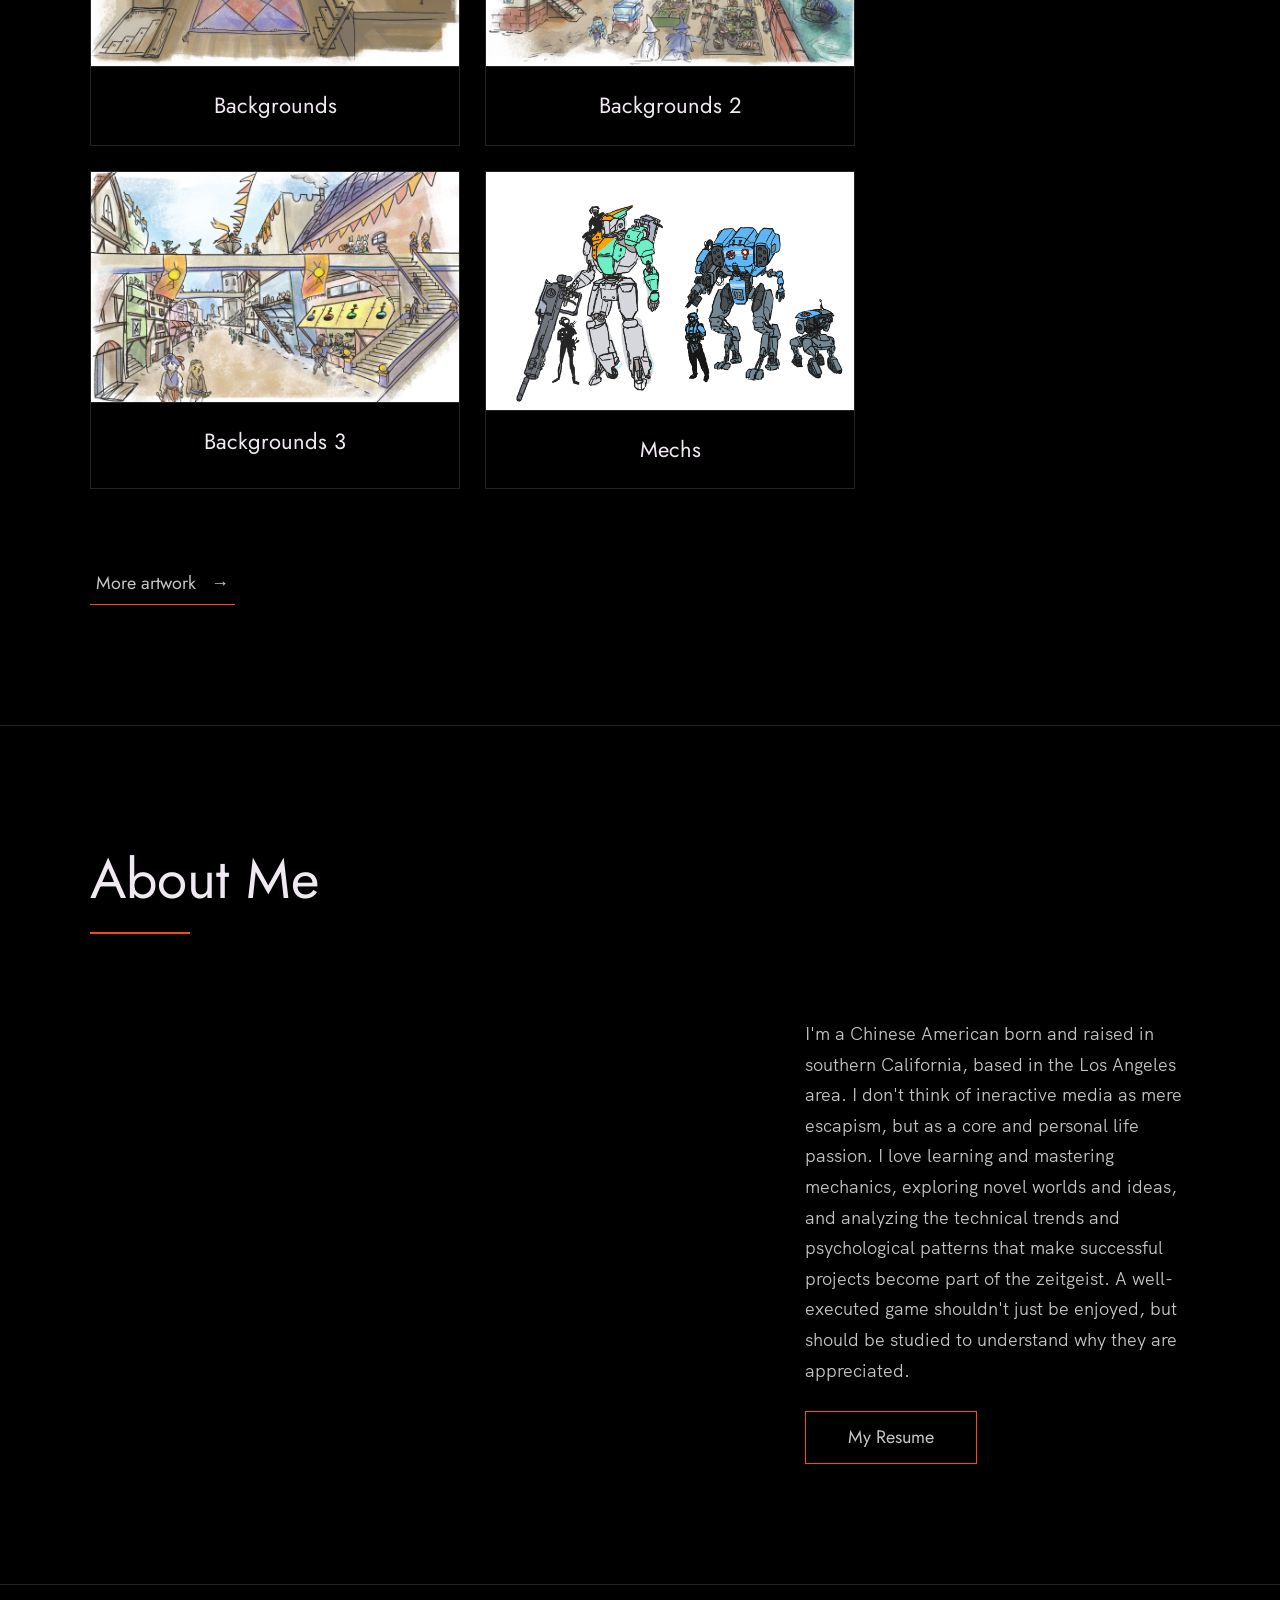
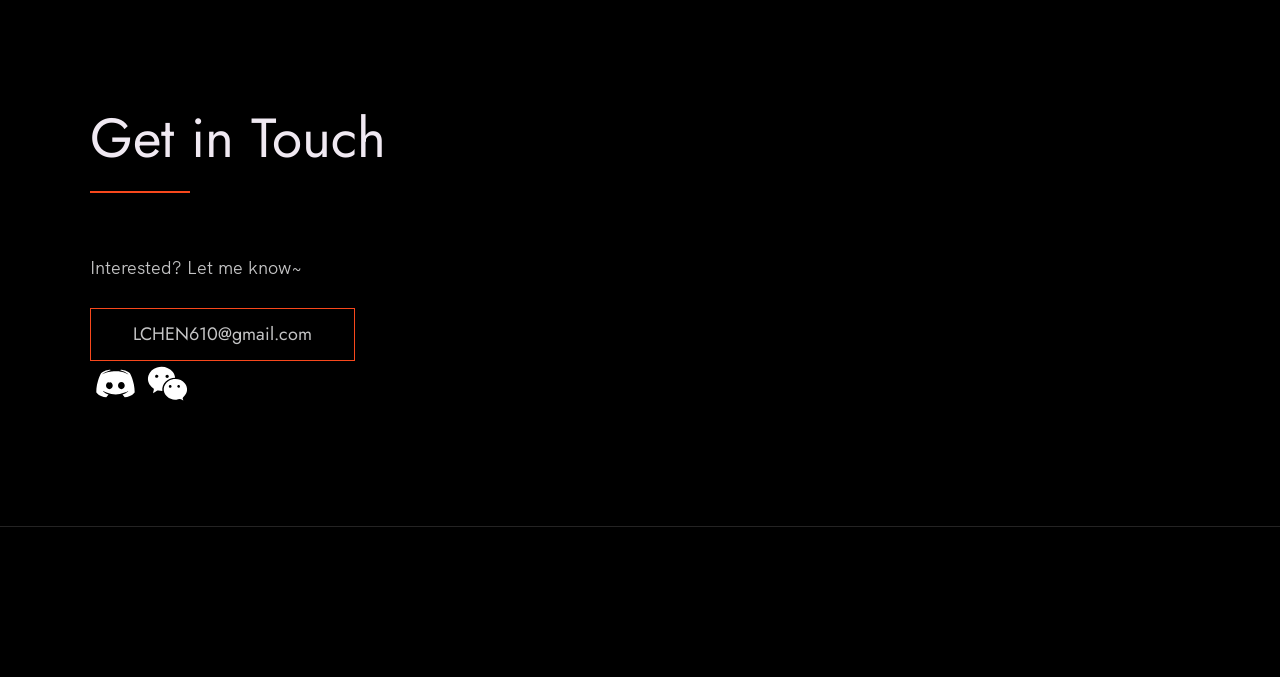
==== commit fae0c161: "updated gallery overhauled gallery and fixed up css for html and style css, etc" ====
--- a/index.html
+++ b/index.html
@@ -89,13 +89,11 @@
                     </div>
 
                     <ul class="project__list">
-                        <li>Arena shooter foundations with limited player abilities</li>
-                        <li>
-                            Laser themed arsenal, four weapons to better
-                            fulfill modern shooter archetypes
-                        </li>
-                        <li>Weapon modifier pickups with light-based properties</li>
-                        <li>Map built with obstacle course-styled boosts and hazards</li>
+                        <li>>Arena shooter foundations with limited player abilities</li>
+                        <li>>Laser themed arsenal, four weapons to better
+                            fulfill modern shooter archetypes                         </li>
+                        <li>>Weapon modifier pickups with light-based properties</li>
+                        <li>>Map built with obstacle course-styled boosts and hazards</li>
                     </ul>
 
                     <div class="project__links">
@@ -130,10 +128,10 @@
                     </div>
 
                     <ul class="project__list">
-                        <li>choose-your-adventure-style visual novel</li>
-                        <li>watercolour-styled artwork</li>
-                        <li>tranquil vibes</li>
-                        <li>potentially pet a dog</li>
+                        <li>>choose-your-adventure-style visual novel</li>
+                        <li>>watercolour-styled artwork</li>
+                        <li>>tranquil vibes</li>
+                        <li>>potentially pet a dog</li>
                     </ul>
 
                     <div class="project__links">
@@ -175,10 +173,10 @@
                     </div>
 
                     <ul class="project__list">
-                        <li>buggy top-down survival/exploration mechanics</li>
-                        <li>satirical Americana style setting in pixel art</li>
-                        <li>cheesy animal characters</li>
-                        <li>impending subterranean eldritch dread</li>
+                        <li>>buggy top-down survival/exploration mechanics</li>
+                        <li>>satirical Americana style setting in pixel art</li>
+                        <li>>cheesy animal characters</li>
+                        <li>>impending subterranean eldritch dread</li>
                     </ul>
 
                     <div class="project__links">
@@ -199,7 +197,7 @@
 
 
 
-    <section class="gallery" id="gallery">
+    <section class="gallery-section" id="gallery">
         <div class="row">
             <h2>Artwork</h2>
             <div class="project__box">
@@ -208,42 +206,42 @@
                 <div class="gallery">
 
                     <div class="gallery-item">
-                        <a target="_blank" href="Characters.png">
+                        <a target="_blank" href="./images/Characters.png">
                             <img src="./images/Characters.png" alt="Characters" >
                         </a>
                         <div class="desc">Characters</div>
                     </div>
 
                     <div class="gallery-item">
-                        <a target="_blank" href="Characters_2.png">
-                            <img src="./images/Characters_2.png" alt="Characters 2" ">
+                        <a target="_blank" href="./images/Characters_2.png">
+                            <img src="./images/Characters_2.png" alt="Characters 2">
                         </a>
                         <div class="desc">Characters 2</div>
                     </div>
 
                     <div class="gallery-item">
-                        <a target="_blank" href="Backgrounds.png">
+                        <a target="_blank" href="./images/Backgrounds.png">
                             <img src="./images/Backgrounds.png" alt="Backgrounds" >
                         </a>
                         <div class="desc">Backgrounds</div>
                     </div>
 
                     <div class="gallery-item">
-                        <a target="_blank" href="Backgrounds_2.png">
+                        <a target="_blank" href="./images/Backgrounds_2.png">
                             <img src="./images/Backgrounds_2.png" alt="Backgrounds 2" >
                         </a>
                         <div class="desc">Backgrounds 2</div>
                     </div>
 
                     <div class="gallery-item">
-                        <a target="_blank" href="Backgrounds_3.png">
+                        <a target="_blank" href="./images/Backgrounds_3.png">
                             <img src="./images/Backgrounds_3.png" alt="Backgrounds 3" >
                         </a>
                         <div class="desc">Backgrounds 3</div>
                     </div>
 
                     <div class="gallery-item">
-                        <a target="_blank" href="Mechs.png">
+                        <a target="_blank" href="./images/Mechs.png">
                             <img src="./images/Mechs.png" alt="Mechs" >
                         </a>
                         <div class="desc">Mechs</div>
@@ -257,7 +255,7 @@
             </div>
 
             <div class="project__links">
-                <a href="gallery.html" target="_blank" class="link__text">
+                <a href="gallery.html" class="link__text">
                     More artwork <span>&rarr;</span>
                 </a>
 
@@ -308,7 +306,7 @@
           <!-- Replace the email with yours -->
           <a href="mailto:LCHEN610@gmail.com" class="btn">LCHEN610@gmail.com</a>
 
-
+          <br>
               <a href="https://discord.com/users/313151250902417408" class="soc-icon" target="_blank" title="DM me on Discord">
                   <img src="./images/discord.svg" class="soc-icon__img" alt="Discord">
               </a>
--- a/style.css
+++ b/style.css
@@ -19,7 +19,8 @@
 * {
     margin: 0;
     padding: 0;
-    box-sizing: inherit;
+    list-style: none;
+    box-sizing:inherit;
 }
 
 :root {
@@ -407,7 +408,7 @@
 /* --------------------------------------- */
 
 .header {
-    background: linear-gradient(rgba(0,0,0, .1), rgba(0,0,0, .4)), url('./images/header.jpg');
+    background: linear-gradient(rgba(0,0,0, .1), rgba(0,0,0, .4)), url('./images/header.png');
     height: 100vh;
     background-size: cover;
     background-position: center;
@@ -460,6 +461,43 @@
     }
 }
 
+
+/* --------------------------------------- */
+/* ----- Page Banner (sub-pages) ----- */
+/* --------------------------------------- */
+
+.page-banner {
+    padding: var(--gutter-huge) 0 var(--gutter-medium);
+    border-bottom: var(--border-light);
+    background: var(--black);
+}
+
+    .page-banner h1 {
+        font-family: 'Jost', sans-serif;
+        font-size: var(--font-size-large);
+        font-weight: 400;
+        line-height: var(--line-height-small);
+        color: var(--white);
+    }
+
+        .page-banner h1::after {
+            content: '';
+            display: block;
+            height: 2px;
+            width: 10rem;
+            background: var(--orange);
+            margin: var(--gutter-small) 0;
+        }
+
+    .page-banner p {
+        font-family: 'Jost', sans-serif;
+        font-size: var(--font-size-normal);
+        color: var(--white-1);
+        max-width: var(--container-medium-width);
+    }
+
+
+
 /* --------------------------------------- */
 /* ----- project ----- */
 /* --------------------------------------- */
@@ -528,7 +566,7 @@
 .soc-icon {
     display: inline-block; /* keeps icon inline with text */
     line-height: 1; /* removes extra height below image */
-    gap: 1.5rem;
+    gap: 0.5rem;
     text-decoration: none;
 }
 
@@ -538,8 +576,8 @@
     vertical-align: middle; /* aligns with surrounding text */
     display: inline-block; /* ensures proper box model */
     transition: opacity 0.2s ease;
-    gap: 1.5rem;
-    margin-left: 2rem;
+    gap: 0.5rem;
+    margin-left: 0.25rem;
 }
 
 .soc-icon:hover .soc-icon__img {
@@ -577,36 +615,132 @@
     }
 }
 
+
 /* --------------------------------------- */
 /* ----- Gallery ----- */
 /* --------------------------------------- */
-
 .gallery {
     display: flex;
     flex-wrap: wrap;
     justify-content: flex-start;
-    
+    margin: 0 calc(-1 * var(--gutter-small-1) / 2);
 }
 
 .gallery-item {
-    margin: 5px;
-    border: 1px solid #ccc;
+    position: relative;
+    margin: calc(var(--gutter-small-1) / 2);
     width: 37rem;
-}
-
-.gallery-item:hover {
-    border: 1px solid #777;
-}
-
-.gallery-item img {
-    width: 100%;
-    height: auto;
-}
-
-.gallery-item div.desc {
-        padding: 15px;
+    background: var(--black);
+    border: var(--border-light);
+    transition: all 0.3s cubic-bezier(1, 0.68, 0.16, 0.9);
+    overflow: hidden;
+}
+
+    .gallery-item:hover {
+        border-color: var(--orange);
+    }
+
+    .gallery-item a {
+        display: block;
+        text-decoration: none;
+    }
+
+    .gallery-item img {
+        width: 100%;
+        height: auto;
+        display: block;
+        transition: transform 0.4s cubic-bezier(1, 0.68, 0.16, 0.9), opacity 0.4s ease;
+    }
+
+    .gallery-item:hover img {
+        transform: scale(1.04);
+        opacity: 0.85;
+    }
+
+    .gallery-item div.desc {
+        padding: var(--gutter-small);
         text-align: center;
-    }
+        border-top: var(--border-light);
+        font-family: 'Jost', sans-serif;
+        font-size: var(--font-size-normal);
+        color: var(--white);
+        transition: color 0.2s ease, border-color 0.3s ease;
+    }
+
+    .gallery-item:hover div.desc {
+        color: var(--orange);
+        border-top-color: var(--orange);
+    }
+
+.desc__title {
+    display: block;
+    font-family: 'Jost', sans-serif;
+    font-size: var(--font-size-medium);
+    line-height: var(--line-height-small);
+    color: var(--white);
+    margin-bottom: 0.4rem;
+    transition: color 0.2s ease;
+}
+
+.gallery-item:hover .desc__title {
+    color: var(--orange);
+}
+
+.desc__meta {
+    display: block;
+    font-family: 'Jost', sans-serif;
+    font-size: var(--font-size-small);
+    color: var(--white-1);
+    opacity: 0.7;
+    letter-spacing: 0.02em;
+}
+
+
+    /* Orange sweep underline along bottom of card � matches .btn / .nav__link */
+    .gallery-item::after {
+        content: '';
+        position: absolute;
+        bottom: 0;
+        left: 0;
+        right: 100%;
+        height: 2px;
+        background: var(--orange);
+        transition: all 0.3s cubic-bezier(1, 0.68, 0.16, 0.9);
+    }
+
+    .gallery-item:hover::after {
+        right: 0;
+    }
+
+/* Responsive */
+@media(max-width: 900px) {
+    .gallery-item {
+        width: calc(50% - var(--gutter-small-1));
+    }
+}
+
+@media(max-width: 600px) {
+    .gallery {
+        margin: 0;
+    }
+
+    .gallery-item {
+        width: 100%;
+        margin: 0 0 var(--gutter-small) 0;
+    }
+}
+
+/* Give the gallery section a bit of breathing room below the grid */
+.gallery-section .project__links {
+    margin-top: var(--gutter-medium);
+}
+
+/* --------------------------------------- */
+/* ----- Portfolio Album Gallery ----- */
+/* --------------------------------------- */
+
+
+
 
 /* --------------------------------------- */
 /* ----- Portfolio Slides ----- */
